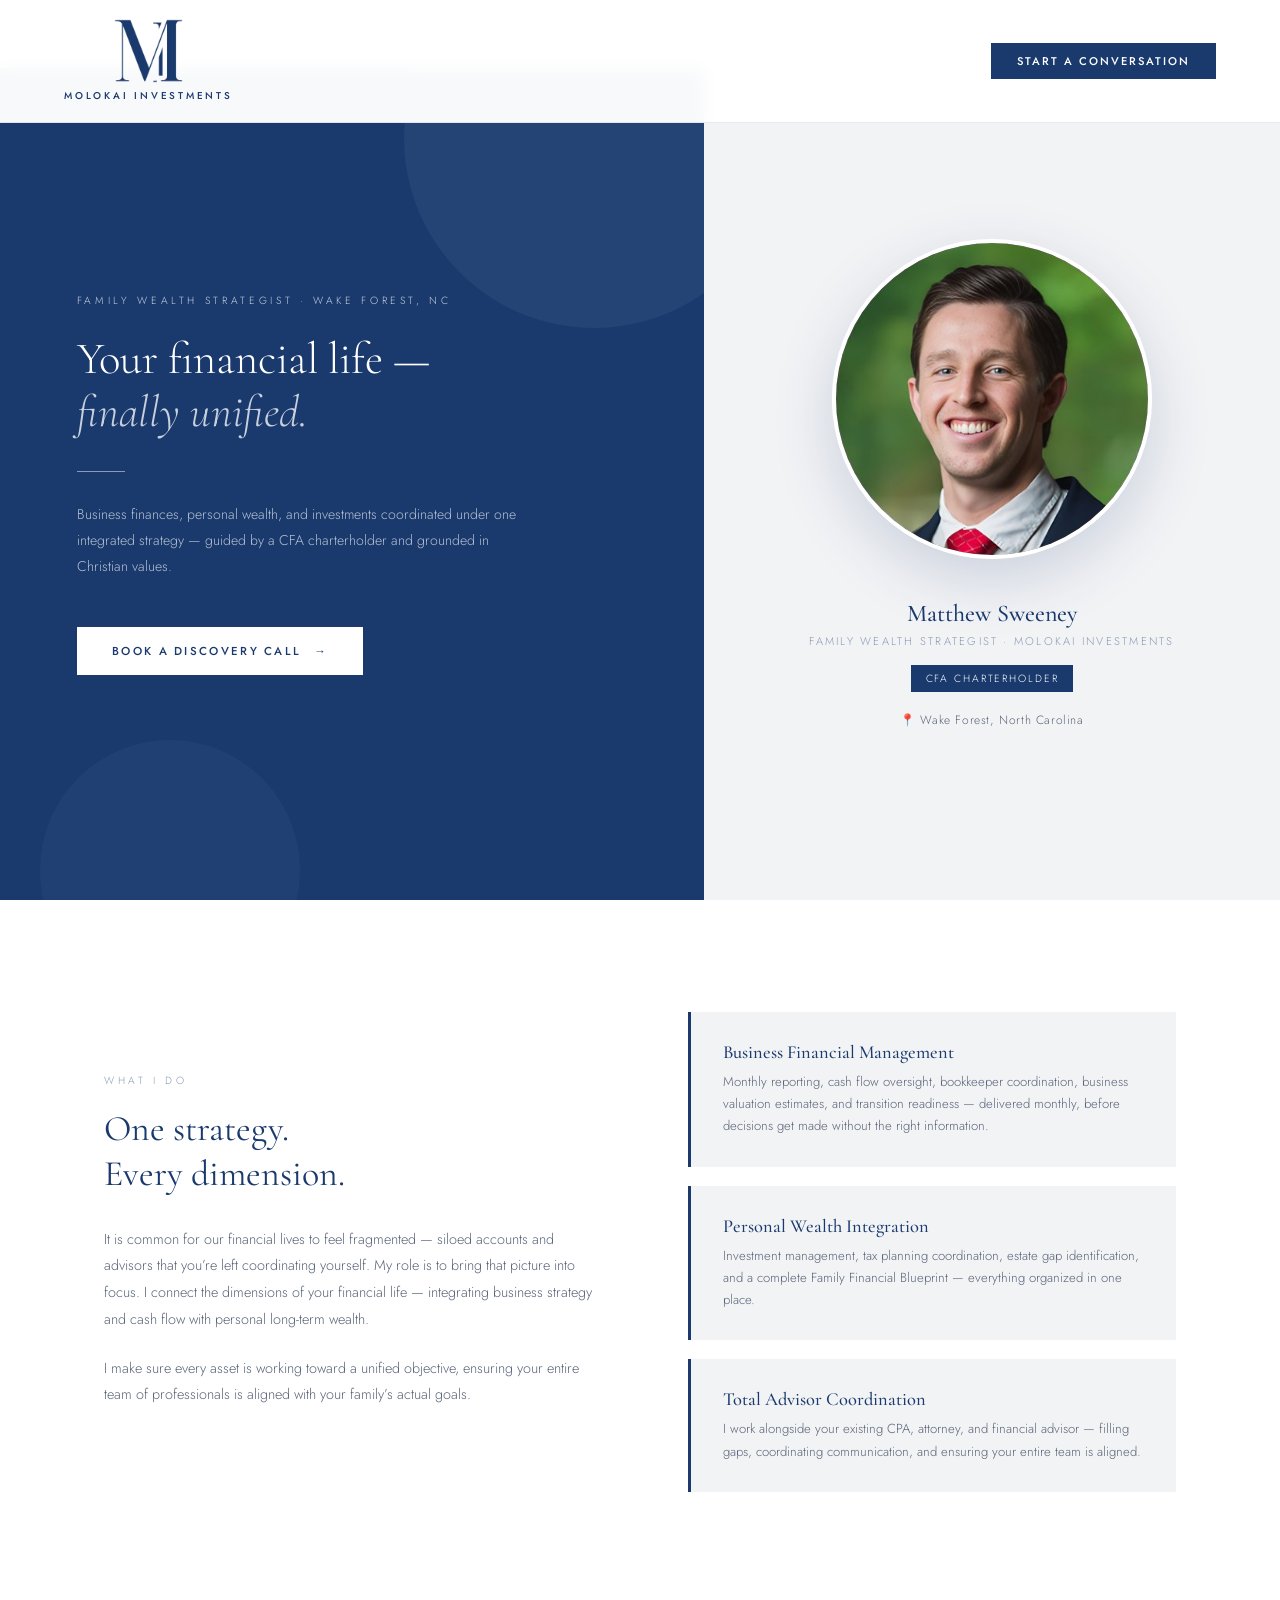
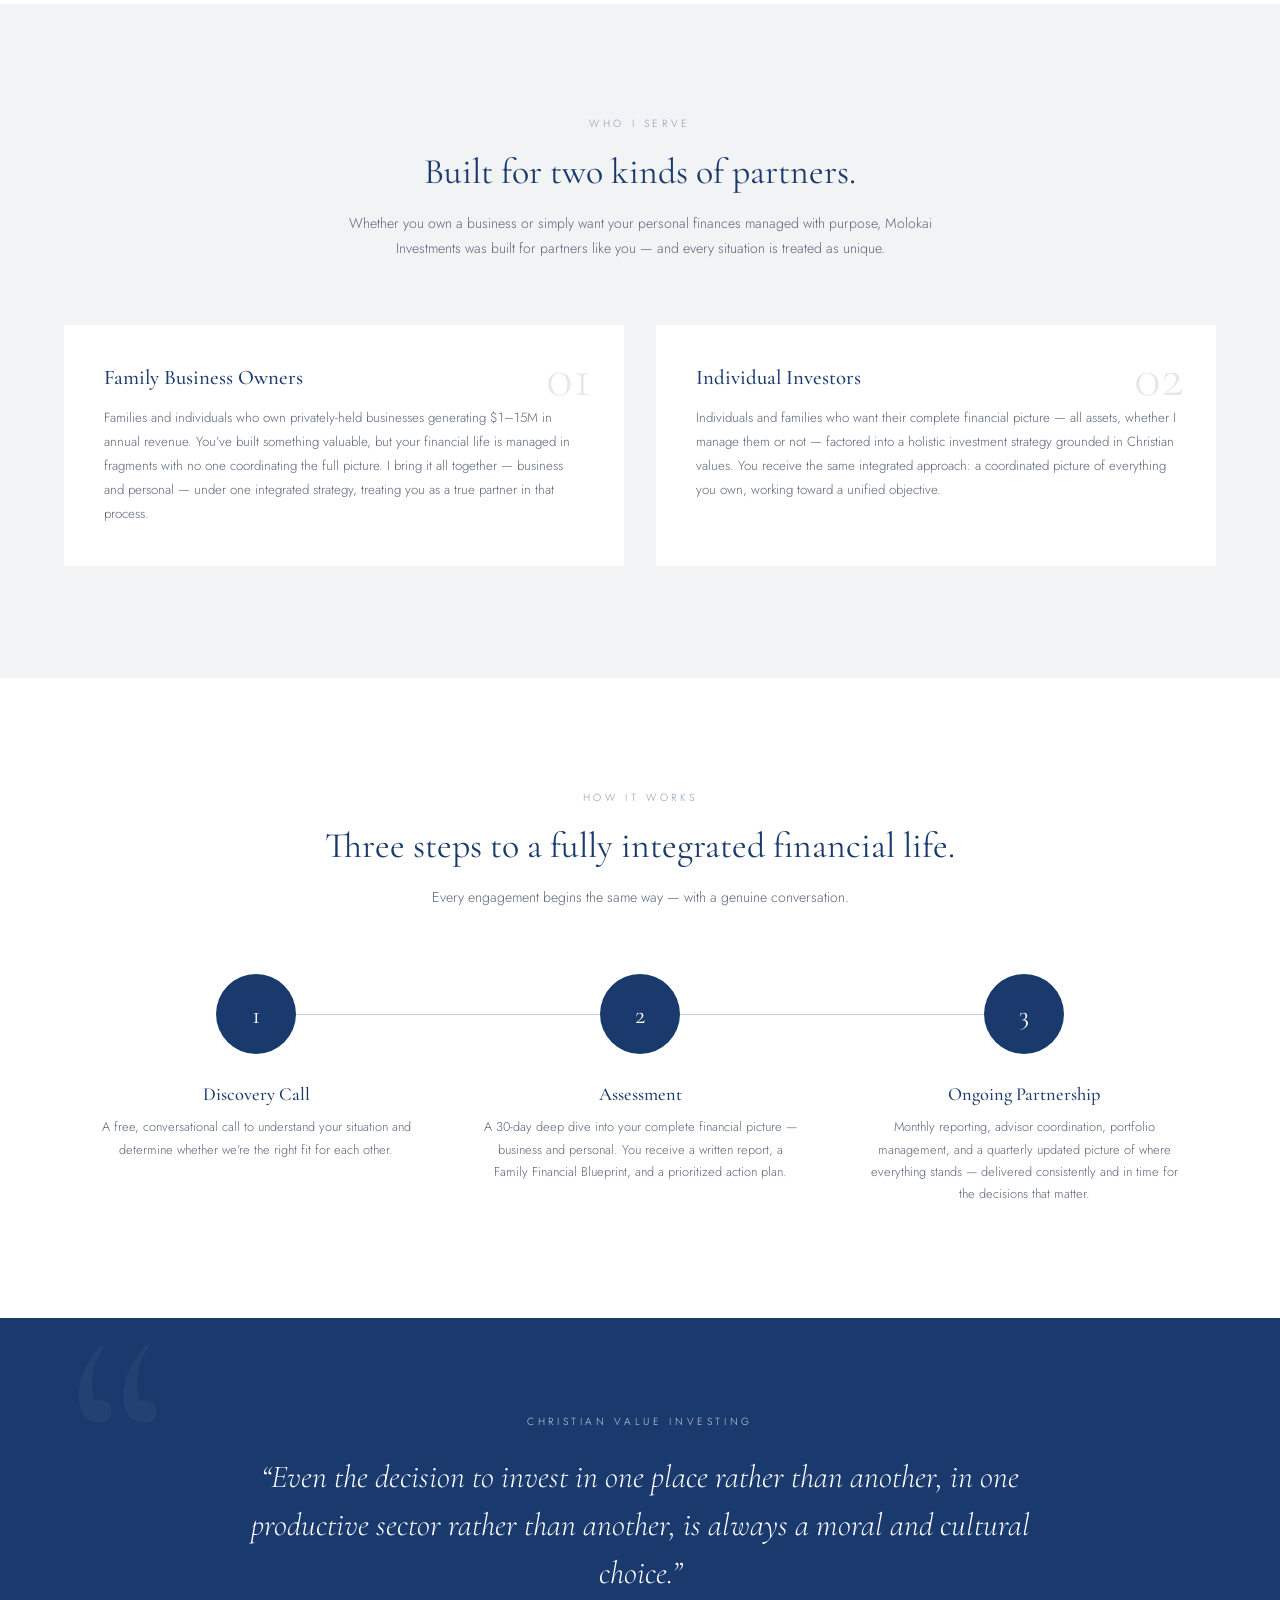
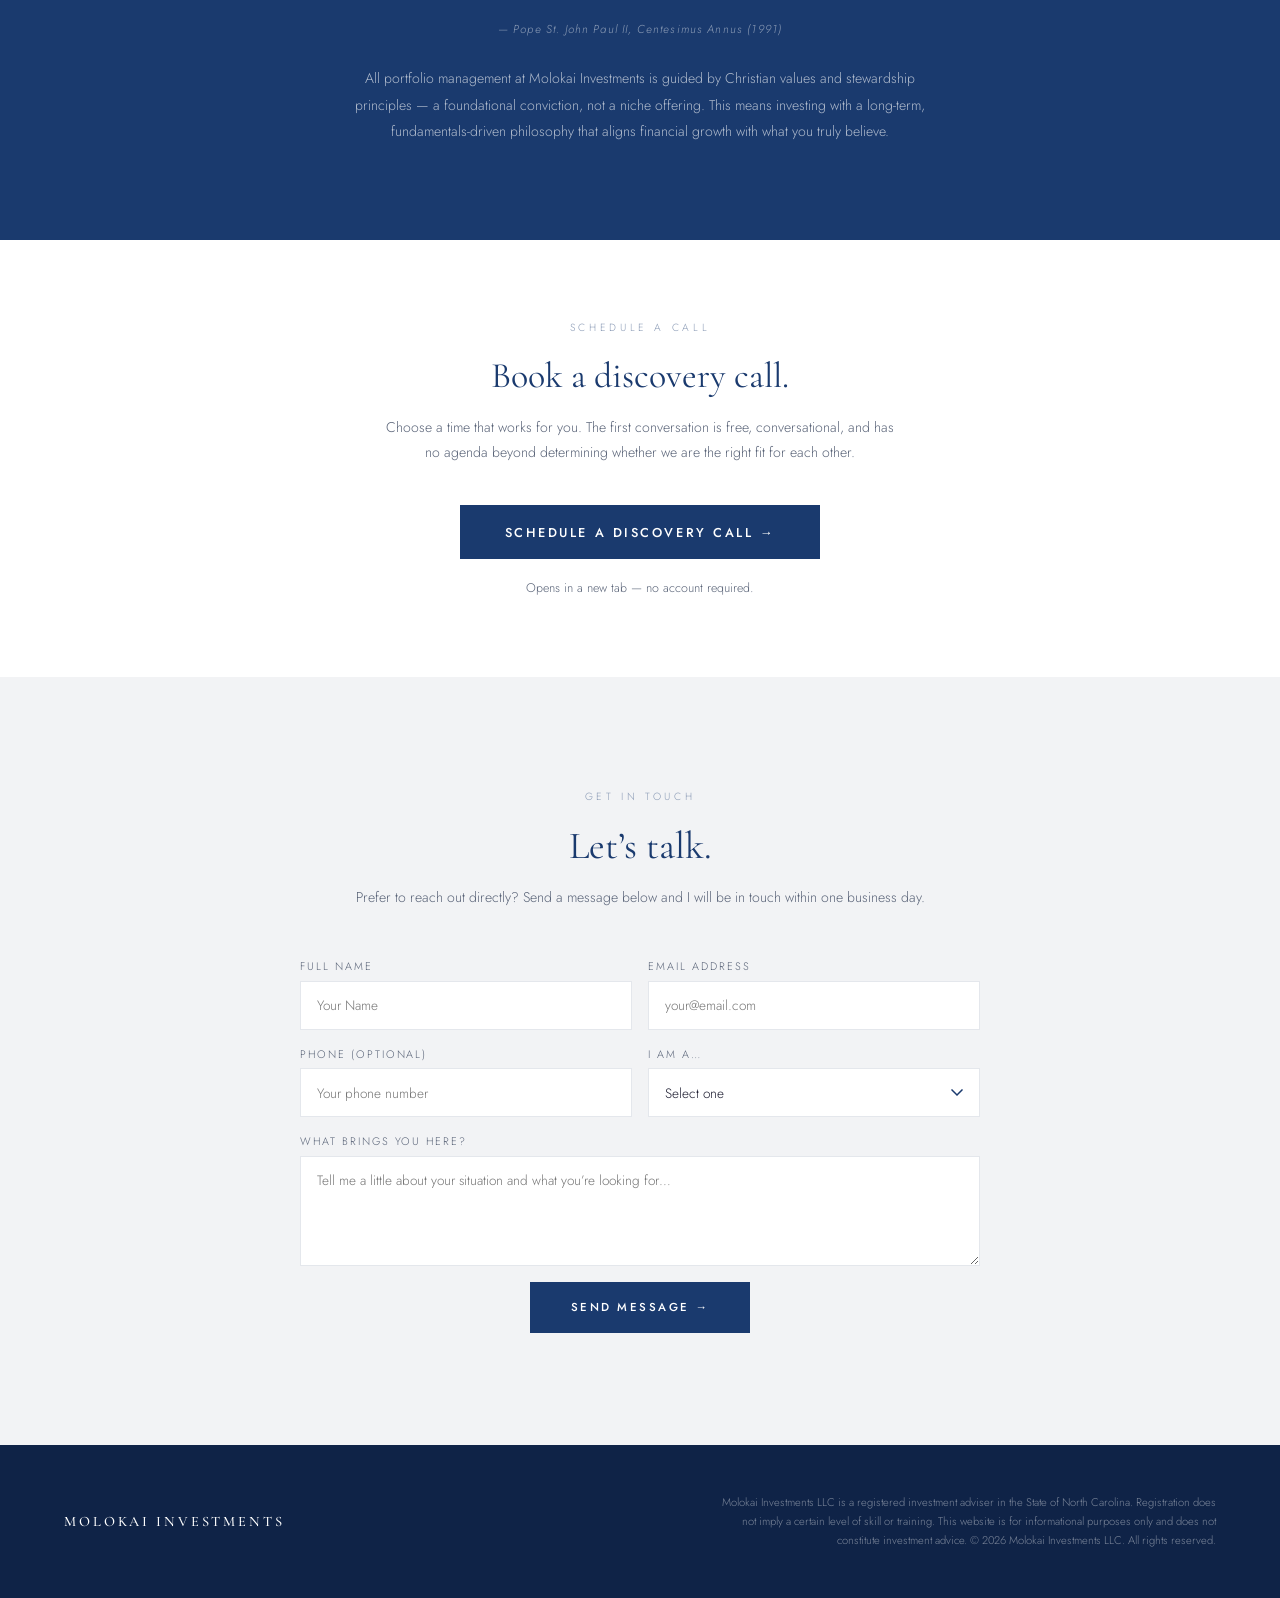
==== index.html @ 7b617c23 "Add files via upload" ====
<!DOCTYPE html>
<html lang="en">
<head>
  <meta charset="UTF-8" />
  <meta name="viewport" content="width=device-width, initial-scale=1.0" />
  <title>Molokai Investments | Wealth Strategist | Christian Value Investing</title>
  <meta name="description" content="Holistic business and personal financial integration for family business owners and individuals. Christian value investing. Wake Forest, NC." />
  <link rel="icon" type="image/png" href="/favicon.png" />
  <link rel="preconnect" href="https://fonts.googleapis.com" />
  <link rel="preconnect" href="https://fonts.gstatic.com" crossorigin />
  <link href="https://fonts.googleapis.com/css2?family=Cormorant+Garamond:ital,wght@0,300;0,400;0,500;0,600;1,300;1,400&family=Jost:wght@300;400;500&display=swap" rel="stylesheet" />
  <style>
    *, *::before, *::after { box-sizing: border-box; margin: 0; padding: 0; }

    :root {
      --blue: #1a3a6e;
      --blue-deep: #0f2347;
      --blue-mid: #2a4f8f;
      --silver: #8a9ab5;
      --silver-light: #c8d0dd;
      --gray-bg: #f2f3f5;
      --gray-mid: #e4e7ec;
      --white: #ffffff;
      --text: #1a1a2e;
      --text-muted: #5a6478;
      --border: rgba(26,58,110,0.1);
    }

    html { scroll-behavior: smooth; }
    body {
      font-family: 'Jost', sans-serif;
      font-weight: 300;
      color: var(--text);
      background: var(--white);
      overflow-x: hidden;
    }

    /* NAV */
    nav {
      position: fixed;
      top: 0; left: 0; right: 0;
      z-index: 100;
      padding: 1.2rem 5vw;
      display: flex;
      justify-content: space-between;
      align-items: center;
      background: rgba(255,255,255,0.97);
      backdrop-filter: blur(8px);
      border-bottom: 1px solid var(--border);
    }

    .nav-brand {
      display: flex;
      align-items: center;
      gap: 0.9rem;
      text-decoration: none;
    }

    .nav-mi {
      display: flex;
      align-items: center;
      gap: 0;
    }

    .nav-mi-text {
      font-family: 'Cormorant Garamond', serif;
      font-size: 1.6rem;
      font-weight: 500;
      color: var(--blue);
      letter-spacing: 0.05em;
      line-height: 1;
    }

    .nav-mi-divider {
      width: 1px;
      height: 1.4rem;
      background: var(--blue);
      margin: 0 0.18rem;
      opacity: 0.7;
    }

    .nav-wordmark {
      display: flex;
      flex-direction: column;
      border-left: 1px solid var(--silver-light);
      padding-left: 0.9rem;
    }

    .nav-name {
      font-family: 'Jost', sans-serif;
      font-size: 0.7rem;
      font-weight: 500;
      letter-spacing: 0.25em;
      text-transform: uppercase;
      color: var(--blue);
    }

    .nav-registered {
      font-size: 0.58rem;
      letter-spacing: 0.12em;
      color: var(--silver);
      text-transform: uppercase;
      margin-top: 0.1rem;
    }

    .nav-cta {
      font-size: 0.7rem;
      letter-spacing: 0.18em;
      text-transform: uppercase;
      font-weight: 500;
      color: var(--white);
      background: var(--blue);
      text-decoration: none;
      padding: 0.65rem 1.6rem;
      transition: background 0.2s;
    }
    .nav-cta:hover { background: var(--blue-deep); }

    /* HERO */
    .hero {
      min-height: 100vh;
      display: grid;
      grid-template-columns: 55% 45%;
      padding-top: 68px;
    }

    .hero-left {
      background: var(--blue);
      display: flex;
      flex-direction: column;
      justify-content: center;
      padding: 6rem 5rem 6rem 6vw;
      position: relative;
      overflow: hidden;
    }

    .hero-left::before {
      content: '';
      position: absolute;
      top: -120px; right: -80px;
      width: 380px; height: 380px;
      border-radius: 50%;
      background: rgba(200,208,221,0.06);
      pointer-events: none;
    }

    .hero-left::after {
      content: '';
      position: absolute;
      bottom: -100px; left: 40px;
      width: 260px; height: 260px;
      border-radius: 50%;
      background: rgba(200,208,221,0.04);
      pointer-events: none;
    }

    .hero-eyebrow {
      font-size: 0.65rem;
      letter-spacing: 0.35em;
      text-transform: uppercase;
      color: var(--silver-light);
      margin-bottom: 1.6rem;
      opacity: 0;
      animation: fadeUp 0.8s 0.2s forwards;
    }

    .hero-headline {
      font-family: 'Cormorant Garamond', serif;
      font-size: clamp(2.6rem, 3.5vw, 4rem);
      font-weight: 300;
      line-height: 1.18;
      color: var(--white);
      margin-bottom: 2rem;
      opacity: 0;
      animation: fadeUp 0.8s 0.4s forwards;
    }

    .hero-headline em {
      font-style: italic;
      color: var(--silver-light);
    }

    .hero-divider {
      width: 48px;
      height: 1px;
      background: var(--silver);
      margin-bottom: 1.8rem;
      opacity: 0;
      animation: fadeUp 0.8s 0.55s forwards;
    }

    .hero-sub {
      font-size: 0.88rem;
      line-height: 1.85;
      color: rgba(255,255,255,0.68);
      max-width: 440px;
      margin-bottom: 3rem;
      opacity: 0;
      animation: fadeUp 0.8s 0.6s forwards;
    }

    .hero-cta {
      display: inline-flex;
      align-items: center;
      gap: 0.8rem;
      background: var(--white);
      color: var(--blue);
      text-decoration: none;
      padding: 1rem 2.2rem;
      font-size: 0.72rem;
      letter-spacing: 0.2em;
      text-transform: uppercase;
      font-weight: 500;
      transition: gap 0.2s, background 0.2s;
      align-self: flex-start;
      opacity: 0;
      animation: fadeUp 0.8s 0.8s forwards;
    }
    .hero-cta:hover { gap: 1.2rem; background: var(--gray-bg); }

    .hero-right {
      background: var(--gray-bg);
      display: flex;
      flex-direction: column;
      justify-content: center;
      align-items: center;
      padding: 4rem 3rem;
      position: relative;
    }

    .hero-photo-wrap {
      width: min(320px, 80%);
      aspect-ratio: 1;
      border-radius: 50%;
      overflow: hidden;
      border: 4px solid var(--white);
      box-shadow: 0 20px 60px rgba(26,58,110,0.18);
      margin-bottom: 2.5rem;
      opacity: 0;
      animation: fadeIn 1s 0.6s forwards;
    }

    .hero-photo-wrap img {
      width: 100%;
      height: 100%;
      object-fit: cover;
      object-position: center top;
    }

    .hero-bio {
      text-align: center;
      opacity: 0;
      animation: fadeUp 0.8s 0.9s forwards;
    }

    .hero-name {
      font-family: 'Cormorant Garamond', serif;
      font-size: 1.5rem;
      font-weight: 500;
      color: var(--blue);
      margin-bottom: 0.3rem;
    }

    .hero-title {
      font-size: 0.7rem;
      letter-spacing: 0.2em;
      text-transform: uppercase;
      color: var(--silver);
      margin-bottom: 1rem;
    }

    .hero-credential {
      display: inline-block;
      background: var(--blue);
      color: var(--white);
      font-size: 0.65rem;
      letter-spacing: 0.18em;
      text-transform: uppercase;
      padding: 0.35rem 0.9rem;
      margin-bottom: 1.2rem;
    }

    .hero-location {
      font-size: 0.75rem;
      color: var(--text-muted);
      letter-spacing: 0.05em;
    }

    /* WHAT I DO */
    .what {
      padding: 7rem 5vw;
      background: var(--white);
      display: grid;
      grid-template-columns: 1fr 1fr;
      gap: 6rem;
      align-items: center;
      max-width: 1200px;
      margin: 0 auto;
    }

    .what-label {
      font-size: 0.65rem;
      letter-spacing: 0.35em;
      text-transform: uppercase;
      color: var(--silver);
      margin-bottom: 1.2rem;
    }

    .what-heading {
      font-family: 'Cormorant Garamond', serif;
      font-size: clamp(2rem, 2.8vw, 3rem);
      font-weight: 400;
      line-height: 1.25;
      color: var(--blue);
      margin-bottom: 1.8rem;
    }

    .what-body {
      font-size: 0.9rem;
      line-height: 1.85;
      color: var(--text-muted);
      margin-bottom: 1.4rem;
    }

    .what-right {
      display: flex;
      flex-direction: column;
      gap: 1.2rem;
    }

    .what-card {
      background: var(--gray-bg);
      padding: 1.8rem 2rem;
      border-left: 3px solid var(--blue);
      transition: border-color 0.2s, transform 0.2s;
    }

    .what-card:hover {
      border-color: var(--silver);
      transform: translateX(4px);
    }

    .what-card-title {
      font-family: 'Cormorant Garamond', serif;
      font-size: 1.15rem;
      font-weight: 500;
      color: var(--blue);
      margin-bottom: 0.5rem;
    }

    .what-card-body {
      font-size: 0.82rem;
      line-height: 1.7;
      color: var(--text-muted);
    }

    /* WHO */
    .who {
      background: var(--gray-bg);
      padding: 7rem 5vw;
    }

    .who-inner {
      max-width: 1200px;
      margin: 0 auto;
    }

    .section-label {
      font-size: 0.65rem;
      letter-spacing: 0.35em;
      text-transform: uppercase;
      color: var(--silver);
      margin-bottom: 1.2rem;
      text-align: center;
    }

    .section-heading {
      font-family: 'Cormorant Garamond', serif;
      font-size: clamp(2rem, 2.8vw, 2.8rem);
      font-weight: 400;
      line-height: 1.25;
      color: var(--blue);
      margin-bottom: 1rem;
      text-align: center;
    }

    .section-sub {
      font-size: 0.88rem;
      line-height: 1.8;
      color: var(--text-muted);
      text-align: center;
      max-width: 600px;
      margin: 0 auto 4rem;
    }

    .who-grid {
      display: grid;
      grid-template-columns: 1fr 1fr;
      gap: 2rem;
    }

    .who-card {
      background: var(--white);
      padding: 2.5rem;
      position: relative;
      transition: box-shadow 0.2s;
    }

    .who-card:hover {
      box-shadow: 0 8px 32px rgba(26,58,110,0.1);
    }

    .who-num {
      font-family: 'Cormorant Garamond', serif;
      font-size: 3.5rem;
      font-weight: 300;
      color: var(--gray-mid);
      position: absolute;
      top: 1.5rem; right: 2rem;
      line-height: 1;
    }

    .who-title {
      font-family: 'Cormorant Garamond', serif;
      font-size: 1.3rem;
      font-weight: 500;
      color: var(--blue);
      margin-bottom: 1rem;
    }

    .who-body {
      font-size: 0.83rem;
      line-height: 1.8;
      color: var(--text-muted);
    }

    /* HOW */
    .how {
      padding: 7rem 5vw;
      background: var(--white);
      max-width: 1200px;
      margin: 0 auto;
    }

    .how-steps {
      display: grid;
      grid-template-columns: repeat(3, 1fr);
      gap: 0;
      margin-top: 4rem;
      position: relative;
    }

    .how-steps::before {
      content: '';
      position: absolute;
      top: 2.5rem;
      left: calc(100% / 6);
      right: calc(100% / 6);
      height: 1px;
      background: var(--silver-light);
    }

    .how-step {
      padding: 0 2rem;
      text-align: center;
    }

    .how-step-num {
      width: 5rem;
      height: 5rem;
      border-radius: 50%;
      background: var(--blue);
      color: var(--white);
      font-family: 'Cormorant Garamond', serif;
      font-size: 1.6rem;
      font-weight: 400;
      display: flex;
      align-items: center;
      justify-content: center;
      margin: 0 auto 1.8rem;
      position: relative;
      z-index: 1;
    }

    .how-step-title {
      font-family: 'Cormorant Garamond', serif;
      font-size: 1.15rem;
      font-weight: 500;
      color: var(--blue);
      margin-bottom: 0.7rem;
    }

    .how-step-body {
      font-size: 0.8rem;
      line-height: 1.75;
      color: var(--text-muted);
    }

    /* FAITH */
    .faith {
      background: var(--blue);
      padding: 6rem 5vw;
      text-align: center;
      position: relative;
      overflow: hidden;
    }

    .faith::before {
      content: '“';
      position: absolute;
      top: -2rem; left: 5vw;
      font-family: 'Cormorant Garamond', serif;
      font-size: 20rem;
      color: rgba(255,255,255,0.04);
      line-height: 1;
      pointer-events: none;
    }

    .faith-label {
      font-size: 0.65rem;
      letter-spacing: 0.35em;
      text-transform: uppercase;
      color: var(--silver-light);
      margin-bottom: 1.5rem;
    }

    .faith-quote {
      font-family: 'Cormorant Garamond', serif;
      font-size: clamp(1.6rem, 2.5vw, 2.4rem);
      font-weight: 300;
      font-style: italic;
      color: var(--white);
      max-width: 800px;
      margin: 0 auto 1.5rem;
      line-height: 1.5;
    }

    .faith-body {
      font-size: 0.88rem;
      line-height: 1.85;
      color: rgba(255,255,255,0.65);
      max-width: 600px;
      margin: 0 auto;
    }

    /* CONTACT */
    .contact {
      padding: 7rem 5vw;
      background: var(--gray-bg);
    }

    .contact-inner {
      max-width: 680px;
      margin: 0 auto;
      text-align: center;
    }

    .contact-heading {
      font-family: 'Cormorant Garamond', serif;
      font-size: clamp(2rem, 3vw, 3rem);
      font-weight: 400;
      color: var(--blue);
      margin-bottom: 1rem;
    }

    .contact-sub {
      font-size: 0.88rem;
      line-height: 1.8;
      color: var(--text-muted);
      margin-bottom: 3rem;
    }

    .contact-form {
      display: flex;
      flex-direction: column;
      gap: 1rem;
      text-align: left;
    }

    .form-row {
      display: grid;
      grid-template-columns: 1fr 1fr;
      gap: 1rem;
    }

    .form-group {
      display: flex;
      flex-direction: column;
      gap: 0.4rem;
    }

    .form-group label {
      font-size: 0.68rem;
      letter-spacing: 0.18em;
      text-transform: uppercase;
      color: var(--text-muted);
    }

    .form-group input,
    .form-group select,
    .form-group textarea {
      padding: 0.85rem 1rem;
      border: 1px solid var(--gray-mid);
      background: var(--white);
      font-family: 'Jost', sans-serif;
      font-size: 0.85rem;
      font-weight: 300;
      color: var(--text);
      outline: none;
      transition: border-color 0.2s;
      -webkit-appearance: none;
    }

    .form-group select {
      background-image: url("data:image/svg+xml,%3Csvg xmlns='http://www.w3.org/2000/svg' width='12' height='8' viewBox='0 0 12 8'%3E%3Cpath d='M1 1l5 5 5-5' stroke='%231a3a6e' stroke-width='1.5' fill='none' stroke-linecap='square'/%3E%3C/svg%3E");
      background-repeat: no-repeat;
      background-position: right 1rem center;
      padding-right: 2.5rem;
      cursor: pointer;
    }

    .form-group input:focus,
    .form-group select:focus,
    .form-group textarea:focus {
      border-color: var(--blue);
    }

    .form-group textarea { resize: vertical; min-height: 110px; }

    .form-submit {
      background: var(--blue);
      color: var(--white);
      border: none;
      padding: 1.1rem 2.5rem;
      font-family: 'Jost', sans-serif;
      font-size: 0.72rem;
      letter-spacing: 0.22em;
      text-transform: uppercase;
      font-weight: 500;
      cursor: pointer;
      transition: background 0.2s;
      align-self: center;
      min-width: 220px;
    }

    .form-submit:hover { background: var(--blue-deep); }

    .contact-alt {
      margin-top: 2.5rem;
      font-size: 0.78rem;
      color: var(--text-muted);
    }

    .contact-alt a {
      color: var(--blue);
      text-decoration: none;
      font-weight: 400;
    }

    .contact-alt a:hover { text-decoration: underline; }

    /* FOOTER */
    footer {
      background: var(--blue-deep);
      padding: 3rem 5vw;
      display: flex;
      justify-content: space-between;
      align-items: center;
      flex-wrap: wrap;
      gap: 1.5rem;
    }

    .footer-brand {
      font-family: 'Cormorant Garamond', serif;
      font-size: 0.9rem;
      font-weight: 500;
      letter-spacing: 0.2em;
      text-transform: uppercase;
      color: var(--white);
    }

    .footer-legal {
      font-size: 0.7rem;
      color: rgba(255,255,255,0.45);
      line-height: 1.7;
      max-width: 500px;
      text-align: right;
    }

    /* ANIMATIONS */
    @keyframes fadeUp {
      from { opacity: 0; transform: translateY(20px); }
      to { opacity: 1; transform: translateY(0); }
    }

    @keyframes fadeIn {
      from { opacity: 0; }
      to { opacity: 1; }
    }

    .reveal {
      opacity: 0;
      transform: translateY(24px);
      transition: opacity 0.7s, transform 0.7s;
    }
    .reveal.visible {
      opacity: 1;
      transform: translateY(0);
    }

    /* RESPONSIVE */
    @media (max-width: 768px) {
      nav { padding: 1rem 5vw; }
      .nav-wordmark { display: none; }
      .hero { grid-template-columns: 1fr; }
      .hero-left { padding: 4rem 5vw 3rem; min-height: 60vh; }
      .hero-right { padding: 3rem 5vw 4rem; }
      .what { grid-template-columns: 1fr; gap: 3rem; padding: 4rem 5vw; }
      .who-grid { grid-template-columns: 1fr; }
      .how-steps { grid-template-columns: 1fr; gap: 3rem; }
      .how-steps::before { display: none; }
      .form-row { grid-template-columns: 1fr; }
      footer { flex-direction: column; text-align: center; }
      .footer-legal { text-align: center; }
    }
  </style>
</head>
<body>

  <!-- NAV -->
  <nav>
    <a href="#" style="text-decoration:none; display:flex; flex-direction:column; align-items:center; gap:0.3rem;">
      <img src="/logo.png" alt="Molokai Investments" style="height:64px; width:auto;"/>
      <span style="font-family:'Jost',sans-serif; font-size:0.62rem; font-weight:500; letter-spacing:0.28em; text-transform:uppercase; color:#1a3a6e; white-space:nowrap;">Molokai Investments</span>
    </a>
    <a href="#contact" class="nav-cta">Start a Conversation</a>
  </nav>

  <!-- HERO -->
  <section class="hero">
    <div class="hero-left">
      <p class="hero-eyebrow">Family Wealth Strategist &middot; Wake Forest, NC</p>
      <h1 class="hero-headline">
        Your financial life &mdash;<br>
        <em>finally unified.</em>
      </h1>
      <div class="hero-divider"></div>
      <p class="hero-sub">
        Business finances, personal wealth, and investments coordinated under one integrated strategy &mdash; guided by a CFA charterholder and grounded in Christian values.
      </p>
      <a href="#contact" class="hero-cta">
        Book a Discovery Call
        <span class="hero-cta-arrow">&rarr;</span>
      </a>
    </div>
    <div class="hero-right">
      <div class="hero-photo-wrap">
        <img src="/headshot.jpg" alt="Matthew Sweeney, CFA" />
      </div>
      <div class="hero-bio">
        <p class="hero-name">Matthew Sweeney</p>
        <p class="hero-title">Family Wealth Strategist &middot; Molokai Investments</p>
        <span class="hero-credential">CFA Charterholder</span>
        <p class="hero-location">&#x1F4CD; Wake Forest, North Carolina</p>
      </div>
    </div>
  </section>

  <!-- WHAT I DO -->
  <section class="what">
    <div class="what-left reveal">
      <p class="what-label">What I Do</p>
      <h2 class="what-heading">One strategy.<br>Every dimension.</h2>
      <p class="what-body">
        It is common for our financial lives to feel fragmented &mdash; siloed accounts and advisors that you&rsquo;re left coordinating yourself. My role is to bring that picture into focus. I connect the dimensions of your financial life &mdash; integrating business strategy and cash flow with personal long-term wealth.
      </p>
      <p class="what-body">
        I make sure every asset is working toward a unified objective, ensuring your entire team of professionals is aligned with your family&rsquo;s actual goals.
      </p>
    </div>
    <div class="what-right reveal">
      <div class="what-card">
        <p class="what-card-title">Business Financial Management</p>
        <p class="what-card-body">Monthly reporting, cash flow oversight, bookkeeper coordination, business valuation estimates, and transition readiness &mdash; delivered monthly, before decisions get made without the right information.</p>
      </div>
      <div class="what-card">
        <p class="what-card-title">Personal Wealth Integration</p>
        <p class="what-card-body">Investment management, tax planning coordination, estate gap identification, and a complete Family Financial Blueprint &mdash; everything organized in one place.</p>
      </div>
      <div class="what-card">
        <p class="what-card-title">Total Advisor Coordination</p>
        <p class="what-card-body">I work alongside your existing CPA, attorney, and financial advisor &mdash; filling gaps, coordinating communication, and ensuring your entire team is aligned.</p>
      </div>
    </div>
  </section>

  <!-- WHO I SERVE -->
  <section class="who">
    <div class="who-inner">
      <p class="section-label reveal">Who I Serve</p>
      <h2 class="section-heading reveal">Built for two kinds of partners.</h2>
      <p class="section-sub reveal">Whether you own a business or simply want your personal finances managed with purpose, Molokai Investments was built for partners like you &mdash; and every situation is treated as unique.</p>
      <div class="who-grid">
        <div class="who-card reveal">
          <span class="who-num">01</span>
          <p class="who-title">Family Business Owners</p>
          <p class="who-body">
            Families and individuals who own privately-held businesses generating $1&ndash;15M in annual revenue. You&rsquo;ve built something valuable, but your financial life is managed in fragments with no one coordinating the full picture. I bring it all together &mdash; business and personal &mdash; under one integrated strategy, treating you as a true partner in that process.
          </p>
        </div>
        <div class="who-card reveal">
          <span class="who-num">02</span>
          <p class="who-title">Individual Investors</p>
          <p class="who-body">
            Individuals and families who want their complete financial picture &mdash; all assets, whether I manage them or not &mdash; factored into a holistic investment strategy grounded in Christian values. You receive the same integrated approach: a coordinated picture of everything you own, working toward a unified objective.
          </p>
        </div>
      </div>
    </div>
  </section>

  <!-- HOW IT WORKS -->
  <section style="padding: 7rem 5vw; background: var(--white);">
    <div style="max-width: 1200px; margin: 0 auto;">
      <p class="section-label reveal">How It Works</p>
      <h2 class="section-heading reveal">Three steps to a fully integrated financial life.</h2>
      <p class="section-sub reveal">Every engagement begins the same way &mdash; with a genuine conversation.</p>
      <div class="how-steps">
        <div class="how-step reveal">
          <div class="how-step-num">1</div>
          <p class="how-step-title">Discovery Call</p>
          <p class="how-step-body">A free, conversational call to understand your situation and determine whether we&rsquo;re the right fit for each other.</p>
        </div>
        <div class="how-step reveal">
          <div class="how-step-num">2</div>
          <p class="how-step-title">Assessment</p>
          <p class="how-step-body">A 30-day deep dive into your complete financial picture &mdash; business and personal. You receive a written report, a Family Financial Blueprint, and a prioritized action plan.</p>
        </div>
        <div class="how-step reveal">
          <div class="how-step-num">3</div>
          <p class="how-step-title">Ongoing Partnership</p>
          <p class="how-step-body">Monthly reporting, advisor coordination, portfolio management, and a quarterly updated picture of where everything stands &mdash; delivered consistently and in time for the decisions that matter.</p>
        </div>
      </div>
    </div>
  </section>

  <!-- FAITH SECTION -->
  <section class="faith">
    <p class="faith-label reveal">Christian Value Investing</p>
    <p class="faith-quote reveal">&ldquo;Even the decision to invest in one place rather than another, in one productive sector rather than another, is always a moral and cultural choice.&rdquo;</p>
        <p style="font-size:0.72rem; letter-spacing:0.1em; color:rgba(255,255,255,0.5); max-width:600px; margin:0 auto 1.8rem; font-style:italic; text-align:center;">&mdash; Pope St. John Paul II, Centesimus Annus (1991)</p>
        <p class="faith-body reveal">
      All portfolio management at Molokai Investments is guided by Christian values and stewardship principles &mdash; a foundational conviction, not a niche offering. This means investing with a long-term, fundamentals-driven philosophy that aligns financial growth with what you truly believe.
    </p>
  </section>

  <!-- BOOKING -->
  <section style="padding: 5rem 5vw; background: var(--white);">
    <div style="max-width: 860px; margin: 0 auto;">
      <p class="section-label reveal" style="text-align:center;">Schedule a Call</p>
      <h2 class="section-heading reveal" style="text-align:center;">Book a discovery call.</h2>
      <p class="section-sub reveal" style="text-align:center; max-width:520px; margin: 0 auto 2.5rem;">
        Choose a time that works for you. The first conversation is free, conversational, and has no agenda beyond determining whether we are the right fit for each other.
      </p>
      <div class="reveal" style="text-align: center;">
        <a href="https://outlook.office.com/book/MolokaiInvestments@molokaiinvestments.com/?ismsaljsauthenabled"
           target="_blank" rel="noopener noreferrer"
           style="display: inline-flex; align-items: center; gap: 0.8rem; background: var(--blue); color: var(--white); text-decoration: none; padding: 1.1rem 2.8rem; font-family: 'Jost', sans-serif; font-size: 0.8rem; letter-spacing: 0.2em; text-transform: uppercase; font-weight: 500; transition: background 0.2s;">
          Schedule a Discovery Call &rarr;
        </a>
        <p style="margin-top: 1.2rem; font-size: 0.78rem; color: var(--text-muted);">Opens in a new tab &mdash; no account required.</p>
      </div>
    </div>
  </section>

  <!-- CONTACT -->
  <section class="contact" id="contact">
    <div class="contact-inner">
      <p class="section-label reveal">Get in Touch</p>
      <h2 class="contact-heading reveal">Let&rsquo;s talk.</h2>
      <p class="contact-sub reveal">
        Prefer to reach out directly? Send a message below and I will be in touch within one business day.
      </p>
      <form class="contact-form reveal" name="contact" method="POST" action="https://api.web3forms.com/submit">
        <input type="hidden" name="access_key" value="YOUR_WEB3FORMS_KEY" />
        <input type="hidden" name="subject" value="New Inquiry - Molokai Investments Website" />
        <input type="hidden" name="redirect" value="https://molokaiinvestments.com/thanks.html" />
        <input type="checkbox" name="botcheck" style="display:none;" />
        <div class="form-row">
          <div class="form-group">
            <label for="name">Full Name</label>
            <input type="text" id="name" name="name" placeholder="Your Name" required />
          </div>
          <div class="form-group">
            <label for="email">Email Address</label>
            <input type="email" id="email" name="email" placeholder="your@email.com" required />
          </div>
        </div>
        <div class="form-row">
          <div class="form-group">
            <label for="phone">Phone (optional)</label>
            <input type="tel" id="phone" name="phone" placeholder="Your phone number" />
          </div>
          <div class="form-group">
            <label for="type">I am a&hellip;</label>
            <select id="type" name="type">
              <option value="">Select one</option>
              <option value="business-owner">Family Business Owner</option>
              <option value="individual">Individual Investor</option>
              <option value="other">Other</option>
            </select>
          </div>
        </div>
        <div class="form-group">
          <label for="message">What brings you here?</label>
          <textarea id="message" name="message" placeholder="Tell me a little about your situation and what you&rsquo;re looking for&hellip;"></textarea>
        </div>
        <button type="submit" class="form-submit">Send Message &rarr;</button>
      </form>

    </div>
  </section>

  <!-- FOOTER -->
  <footer>
    <span class="footer-brand">Molokai Investments</span>
    <p class="footer-legal">
      Molokai Investments LLC is a registered investment adviser in the State of North Carolina. Registration does not imply a certain level of skill or training. This website is for informational purposes only and does not constitute investment advice. &copy; 2026 Molokai Investments LLC. All rights reserved.
    </p>
  </footer>

  <script>
    // Scroll reveal
    const reveals = document.querySelectorAll('.reveal');
    const observer = new IntersectionObserver((entries) => {
      entries.forEach((entry, i) => {
        if (entry.isIntersecting) {
          setTimeout(() => entry.target.classList.add('visible'), i * 80);
          observer.unobserve(entry.target);
        }
      });
    }, { threshold: 0.1 });
    reveals.forEach(el => observer.observe(el));

    // Form handler
    // Once you add your Formspree ID above, remove the e.preventDefault() line
    // so the form submits normally to Formspree
    // Form handled natively by Netlify
  </script>

</body>
</html>
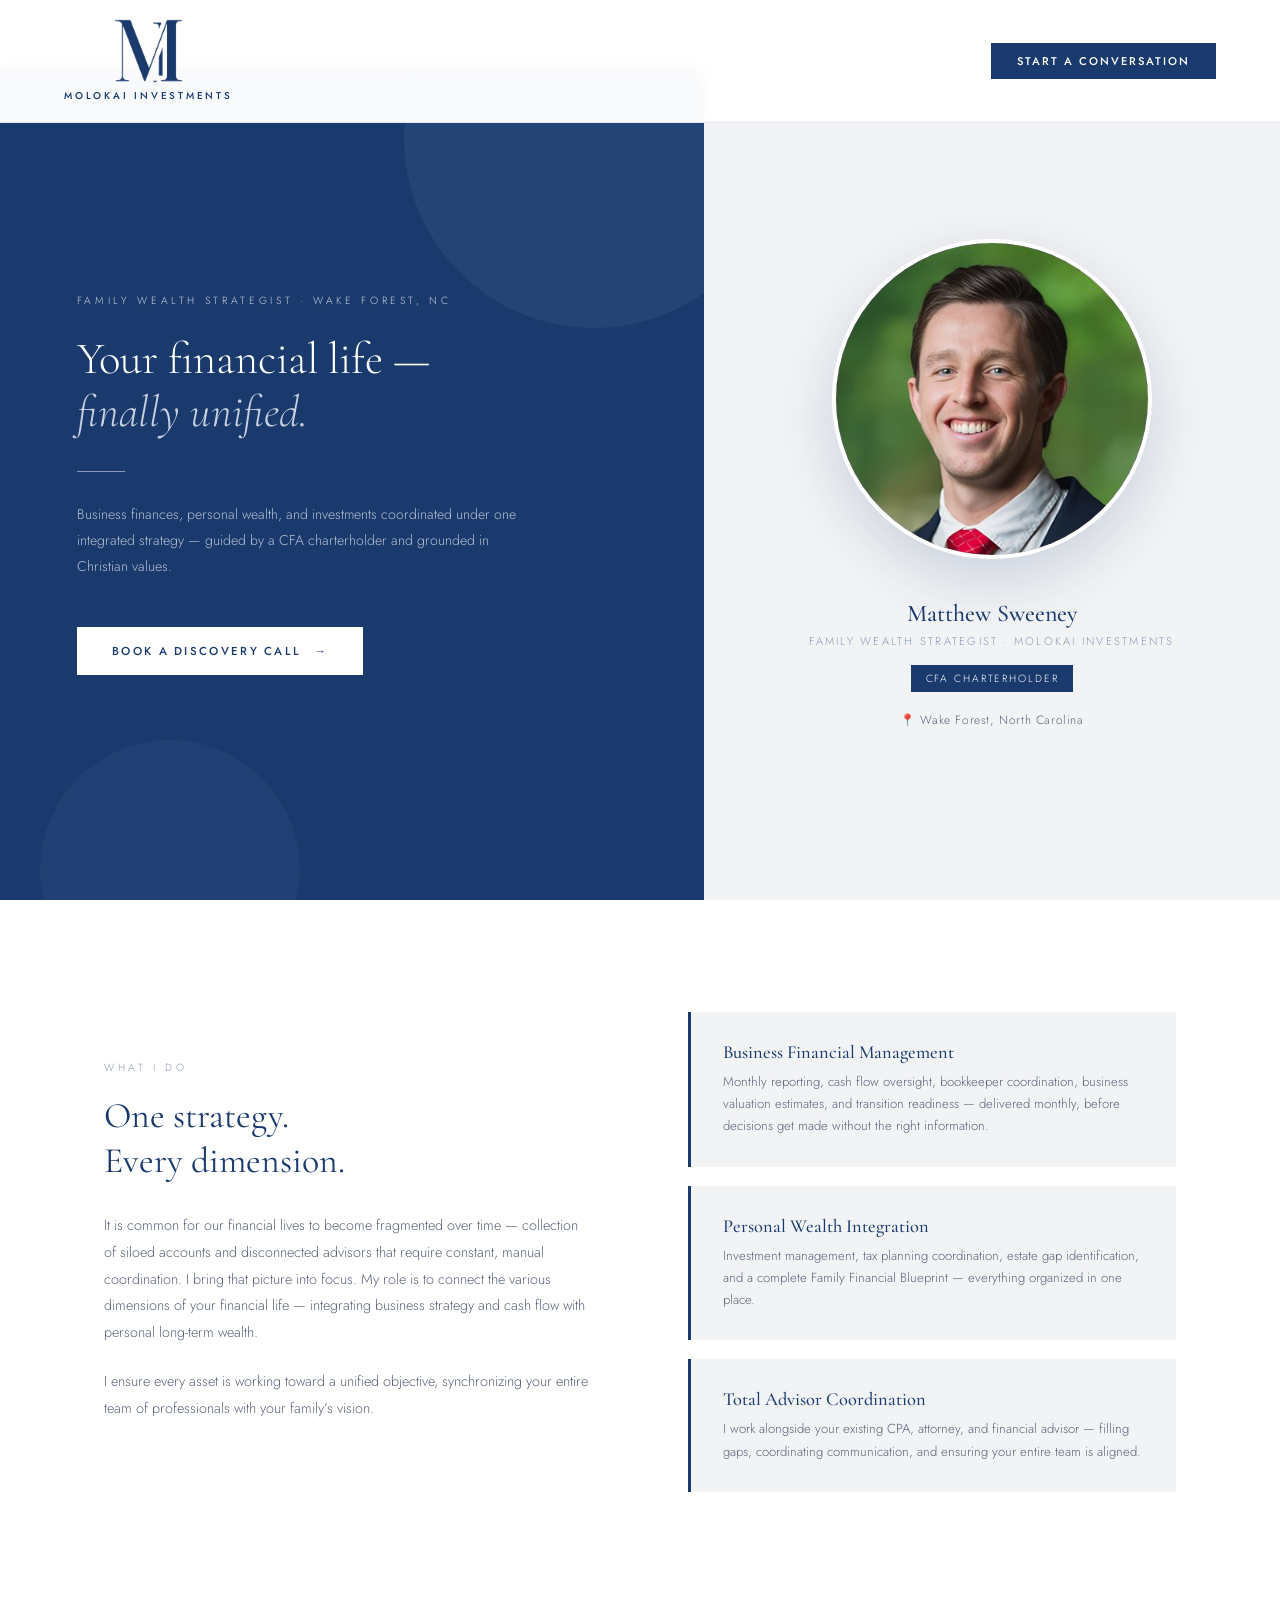
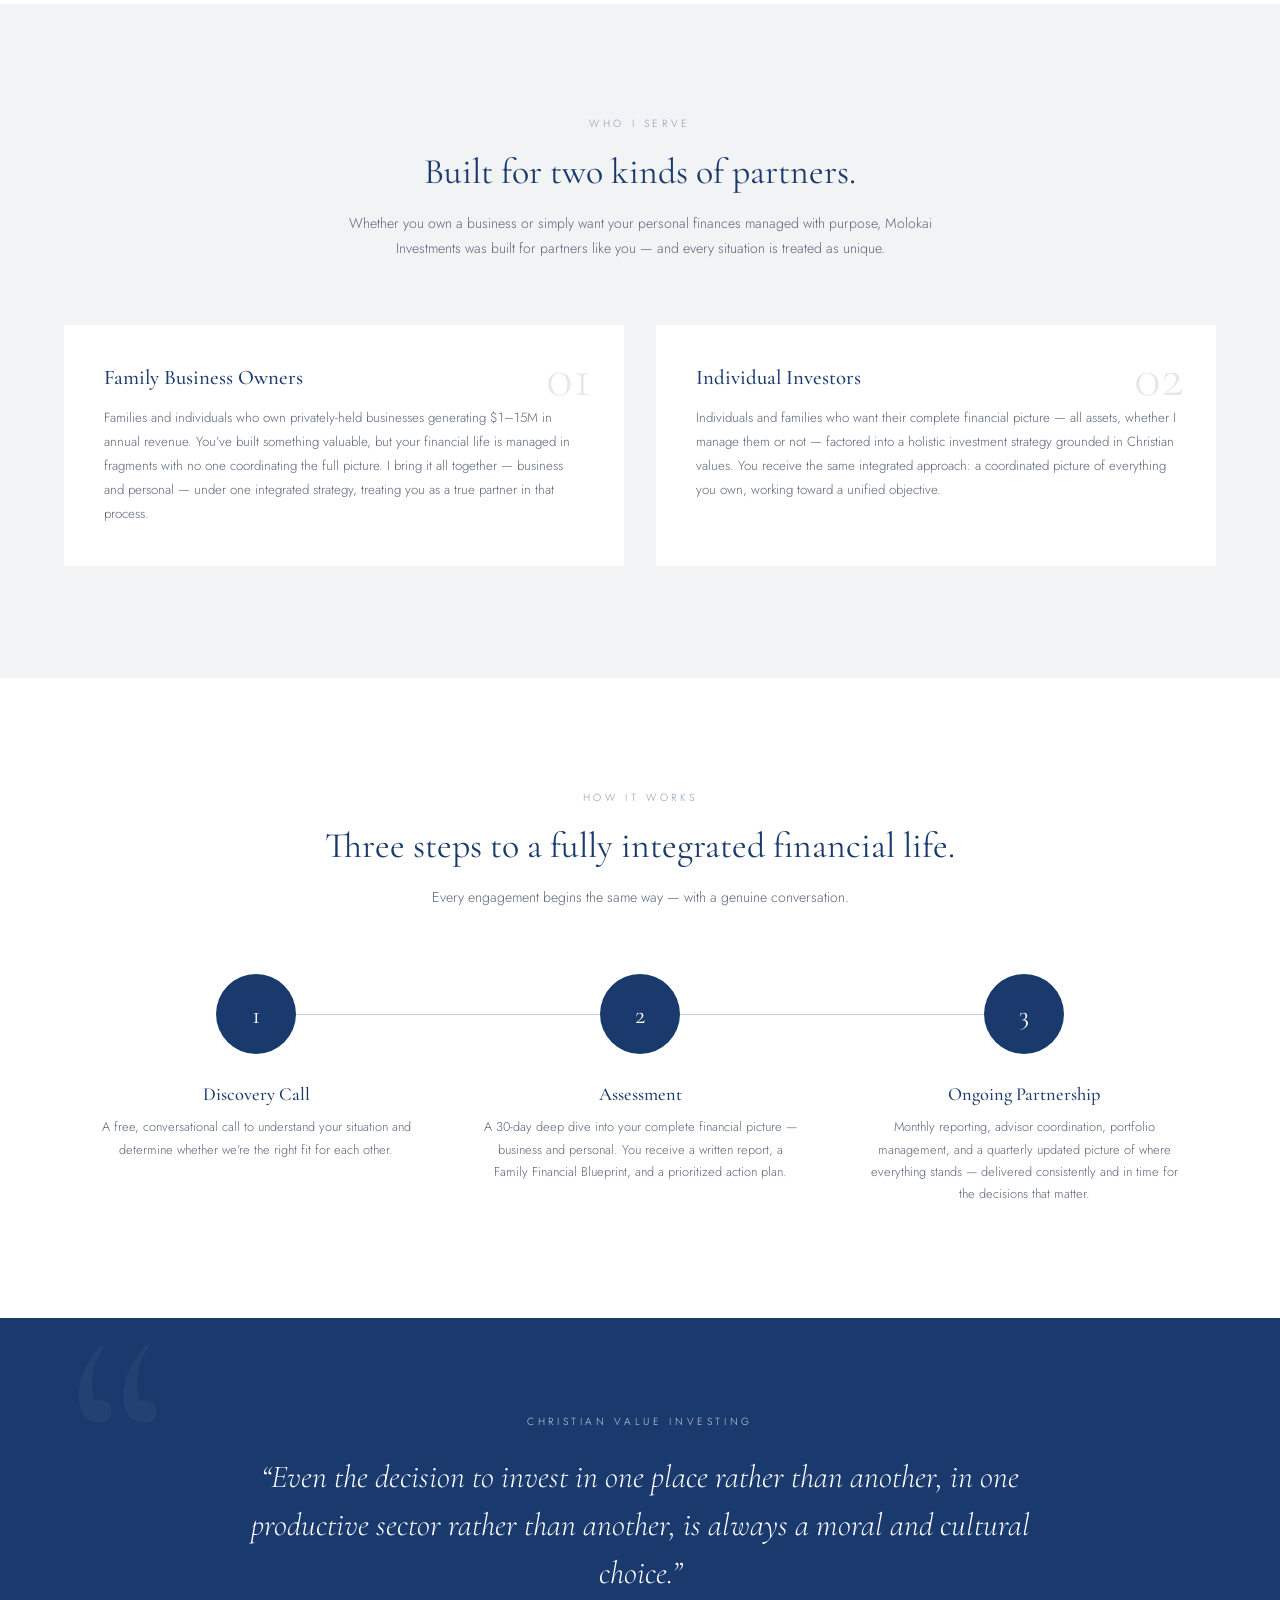
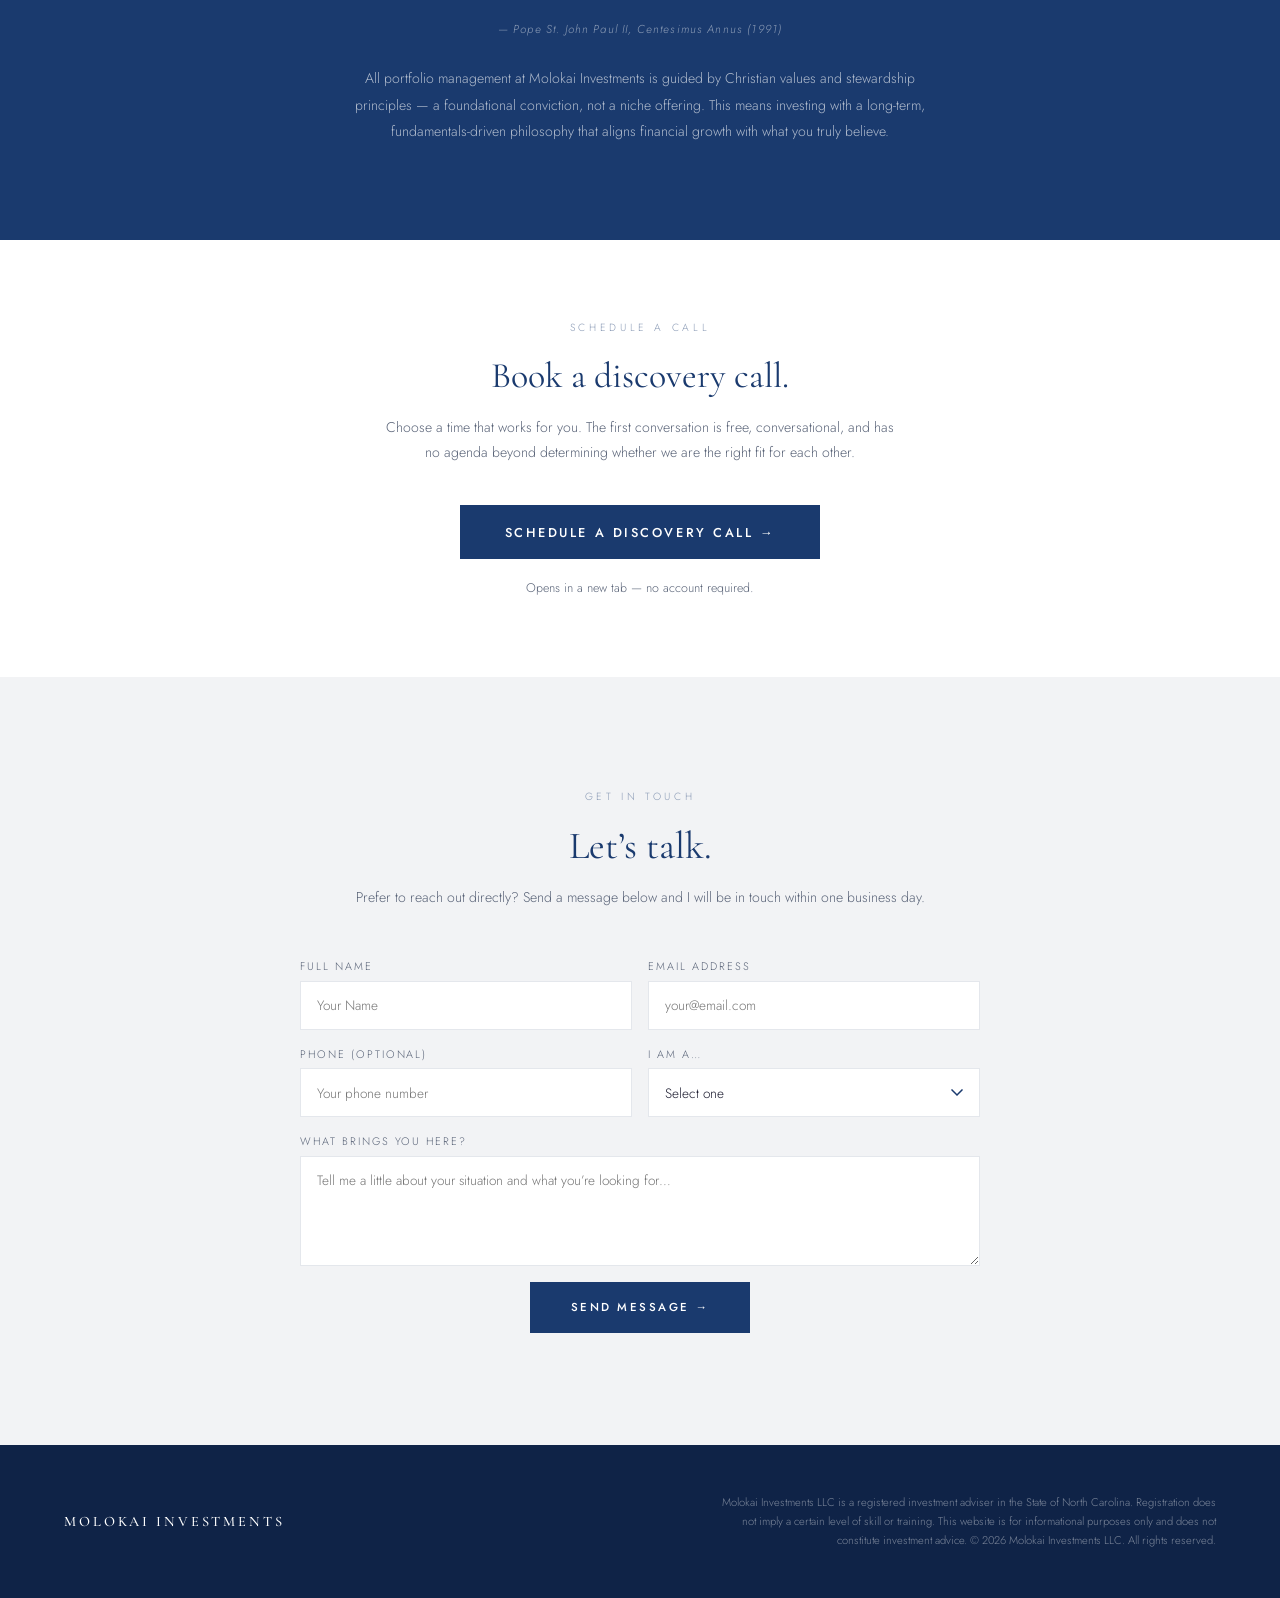
==== commit c52279a9: "Update index.html" ====
--- a/index.html
+++ b/index.html
@@ -772,10 +772,10 @@
       <p class="what-label">What I Do</p>
       <h2 class="what-heading">One strategy.<br>Every dimension.</h2>
       <p class="what-body">
-        It is common for our financial lives to feel fragmented &mdash; siloed accounts and advisors that you&rsquo;re left coordinating yourself. My role is to bring that picture into focus. I connect the dimensions of your financial life &mdash; integrating business strategy and cash flow with personal long-term wealth.
+        It is common for our financial lives to become fragmented over time &mdash;  collection of siloed accounts and disconnected advisors that require constant, manual coordination. I bring that picture into focus. My role is to connect the various dimensions of your financial life &mdash; integrating business strategy and cash flow with personal long-term wealth.
       </p>
       <p class="what-body">
-        I make sure every asset is working toward a unified objective, ensuring your entire team of professionals is aligned with your family&rsquo;s actual goals.
+        I ensure every asset is working toward a unified objective, synchronizing your entire team of professionals with your family&rsquo;s vision.
       </p>
     </div>
     <div class="what-right reveal">
@@ -883,7 +883,7 @@
         Prefer to reach out directly? Send a message below and I will be in touch within one business day.
       </p>
       <form class="contact-form reveal" name="contact" method="POST" action="https://api.web3forms.com/submit">
-        <input type="hidden" name="access_key" value="YOUR_WEB3FORMS_KEY" />
+        <input type="hidden" name="access_key" value="71ae207a-25a1-47fe-93c3-7a62fabac362" />
         <input type="hidden" name="subject" value="New Inquiry - Molokai Investments Website" />
         <input type="hidden" name="redirect" value="https://molokaiinvestments.com/thanks.html" />
         <input type="checkbox" name="botcheck" style="display:none;" />
@@ -950,4 +950,4 @@
   </script>
 
 </body>
-</html>+</html>
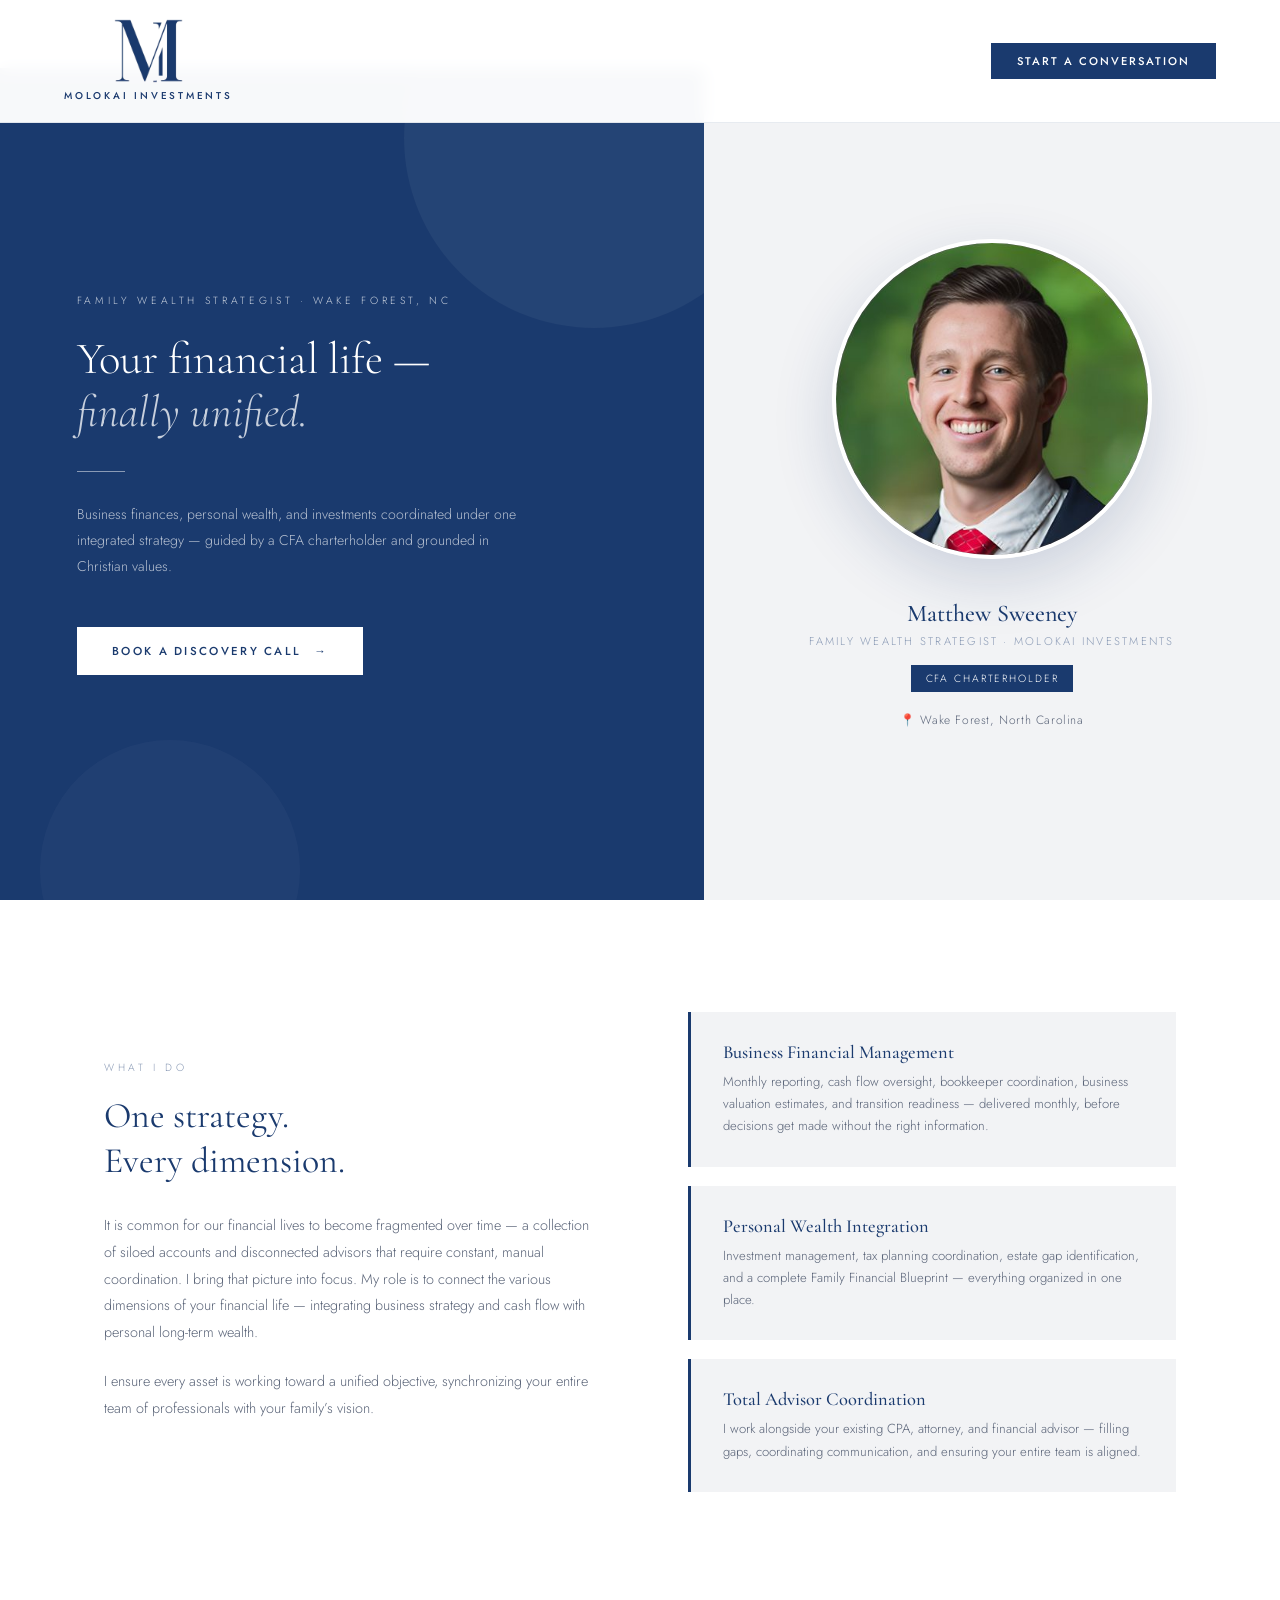
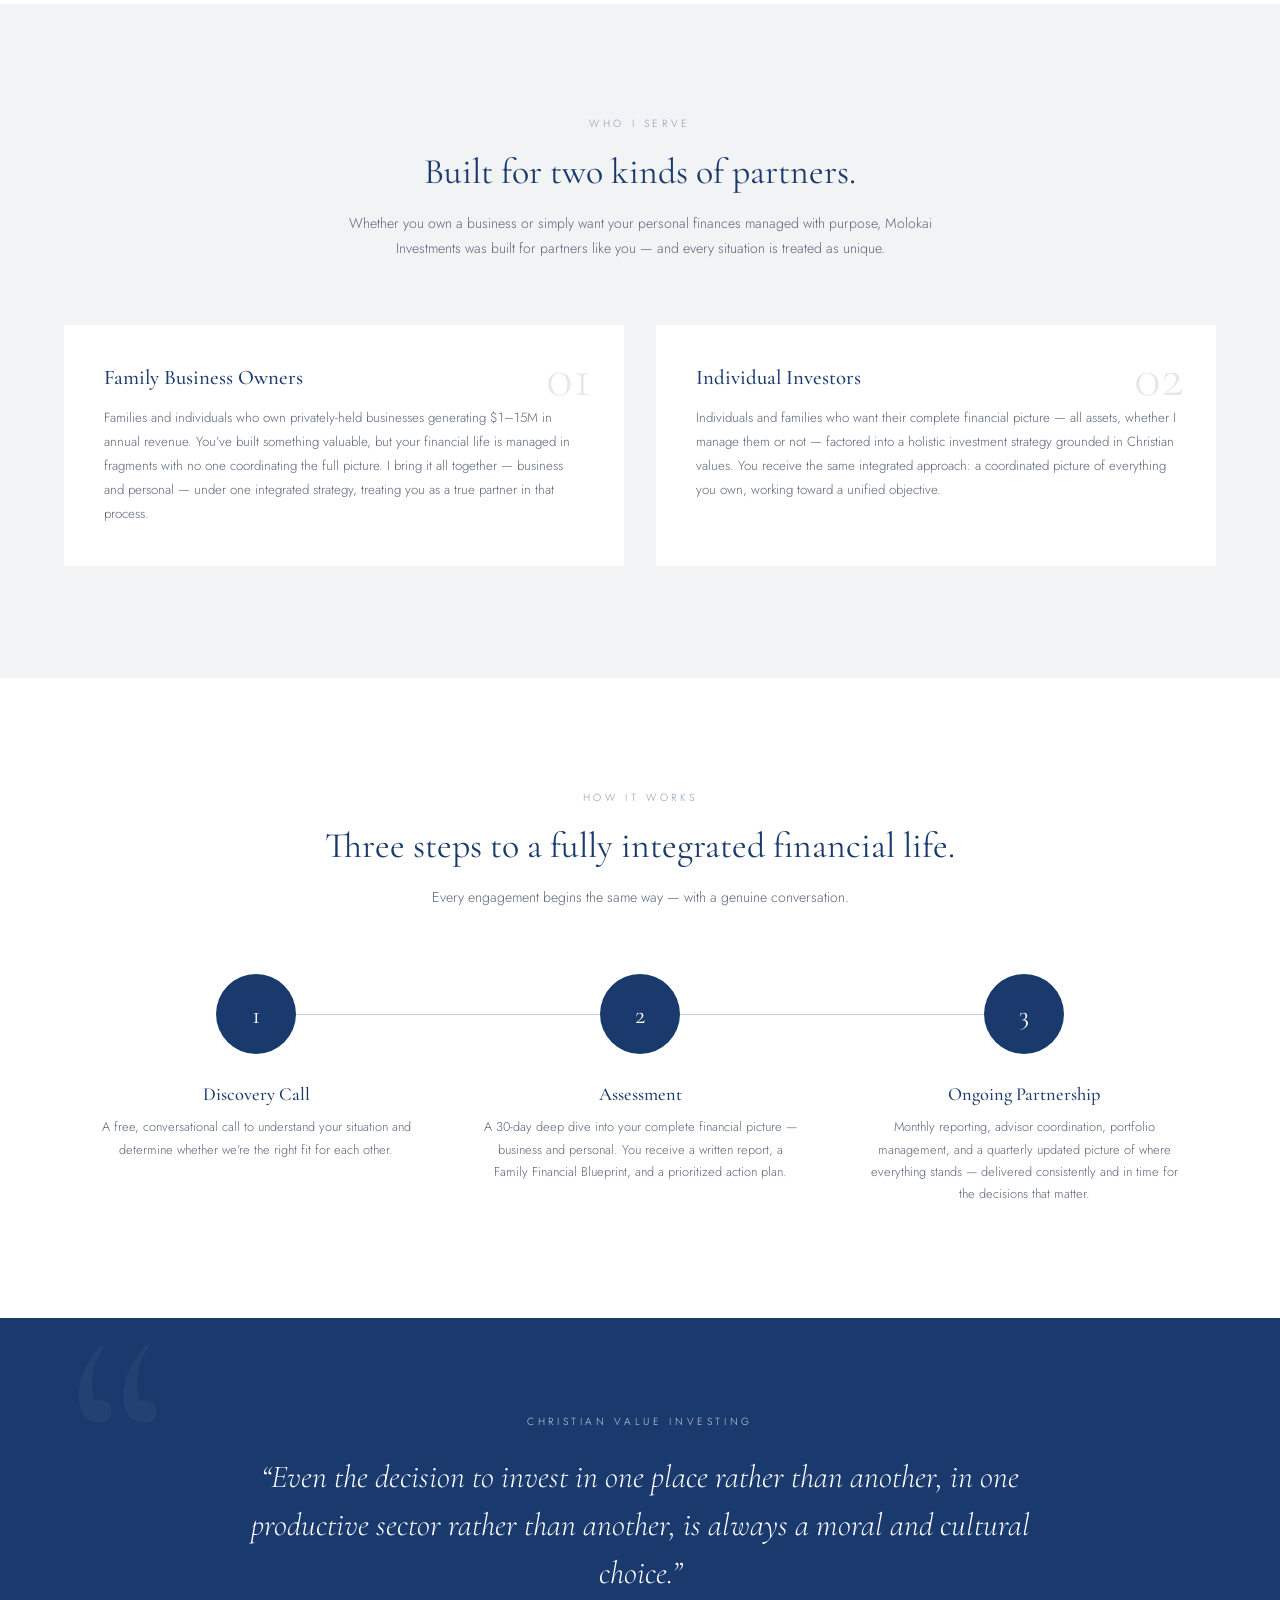
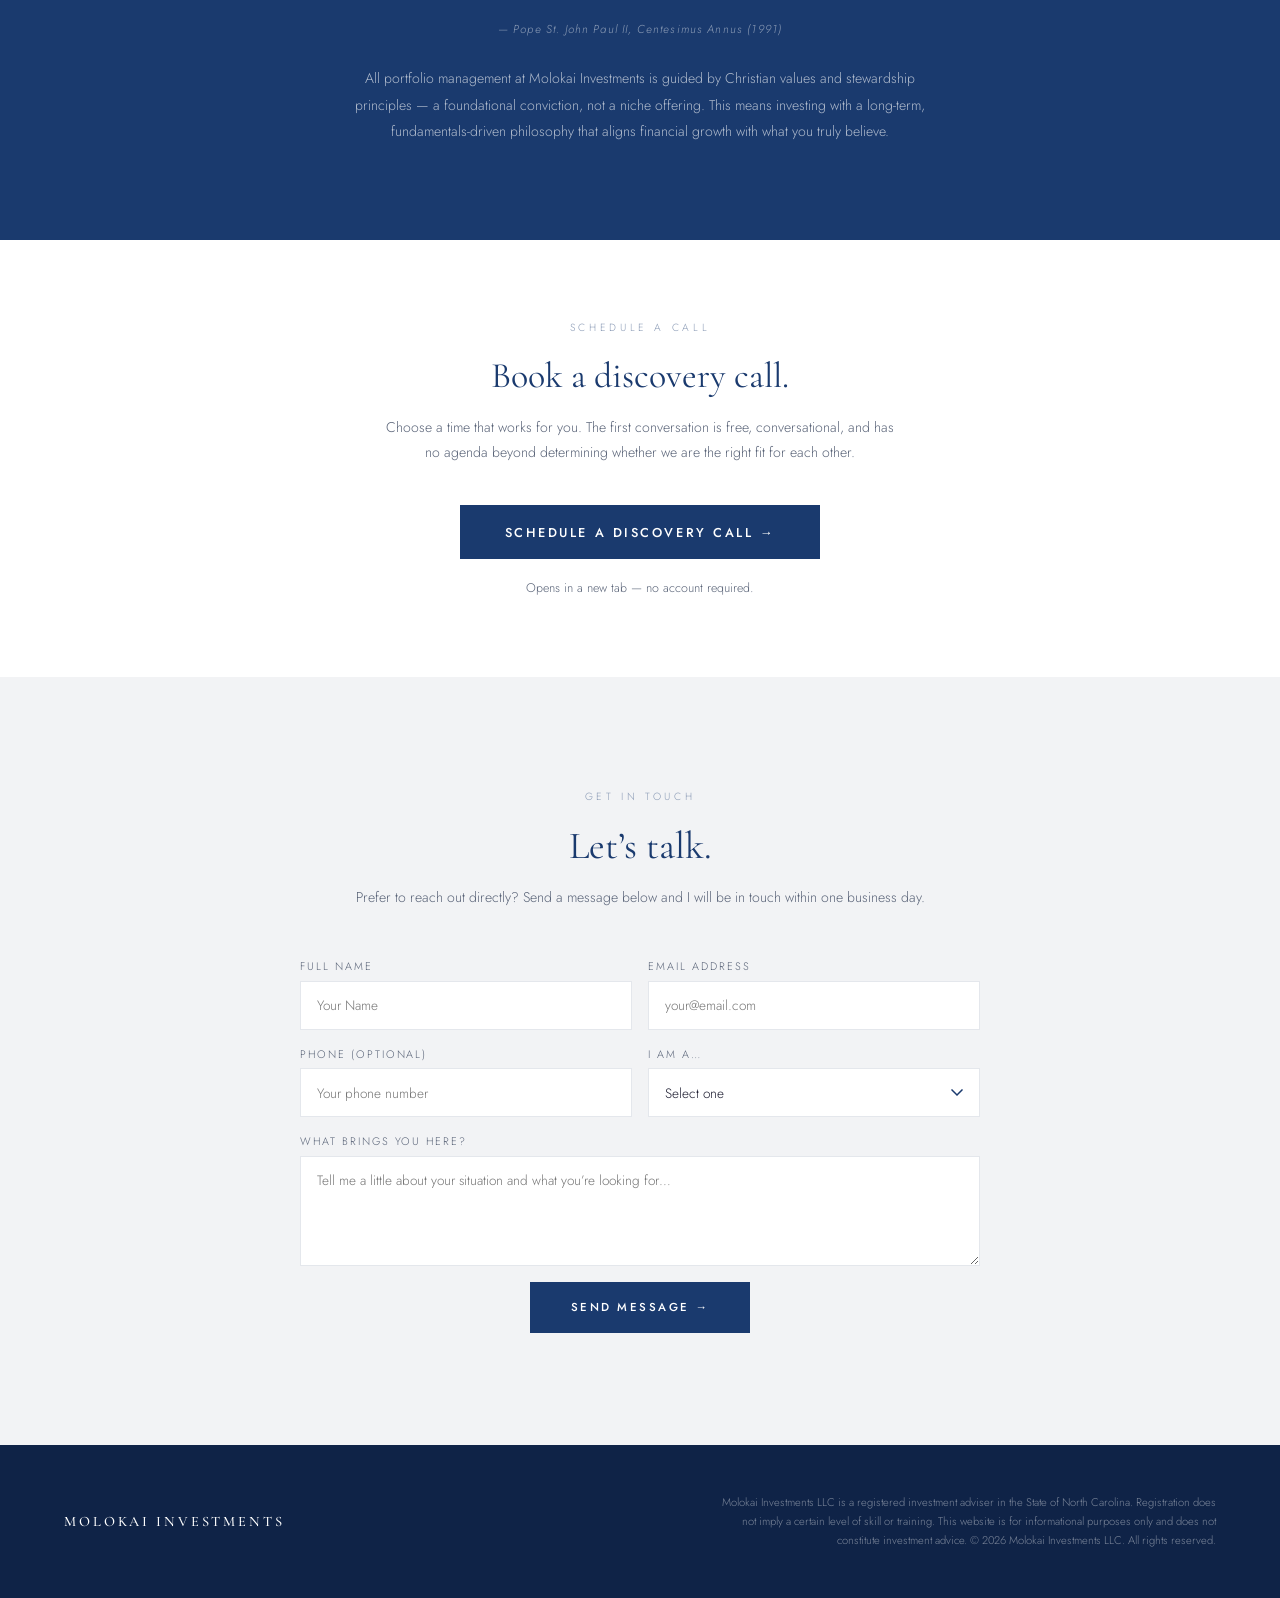
==== commit ac2b56ad: "Update index.html" ====
--- a/index.html
+++ b/index.html
@@ -772,7 +772,7 @@
       <p class="what-label">What I Do</p>
       <h2 class="what-heading">One strategy.<br>Every dimension.</h2>
       <p class="what-body">
-        It is common for our financial lives to become fragmented over time &mdash;  collection of siloed accounts and disconnected advisors that require constant, manual coordination. I bring that picture into focus. My role is to connect the various dimensions of your financial life &mdash; integrating business strategy and cash flow with personal long-term wealth.
+        It is common for our financial lives to become fragmented over time &mdash; a collection of siloed accounts and disconnected advisors that require constant, manual coordination. I bring that picture into focus. My role is to connect the various dimensions of your financial life &mdash; integrating business strategy and cash flow with personal long-term wealth.
       </p>
       <p class="what-body">
         I ensure every asset is working toward a unified objective, synchronizing your entire team of professionals with your family&rsquo;s vision.
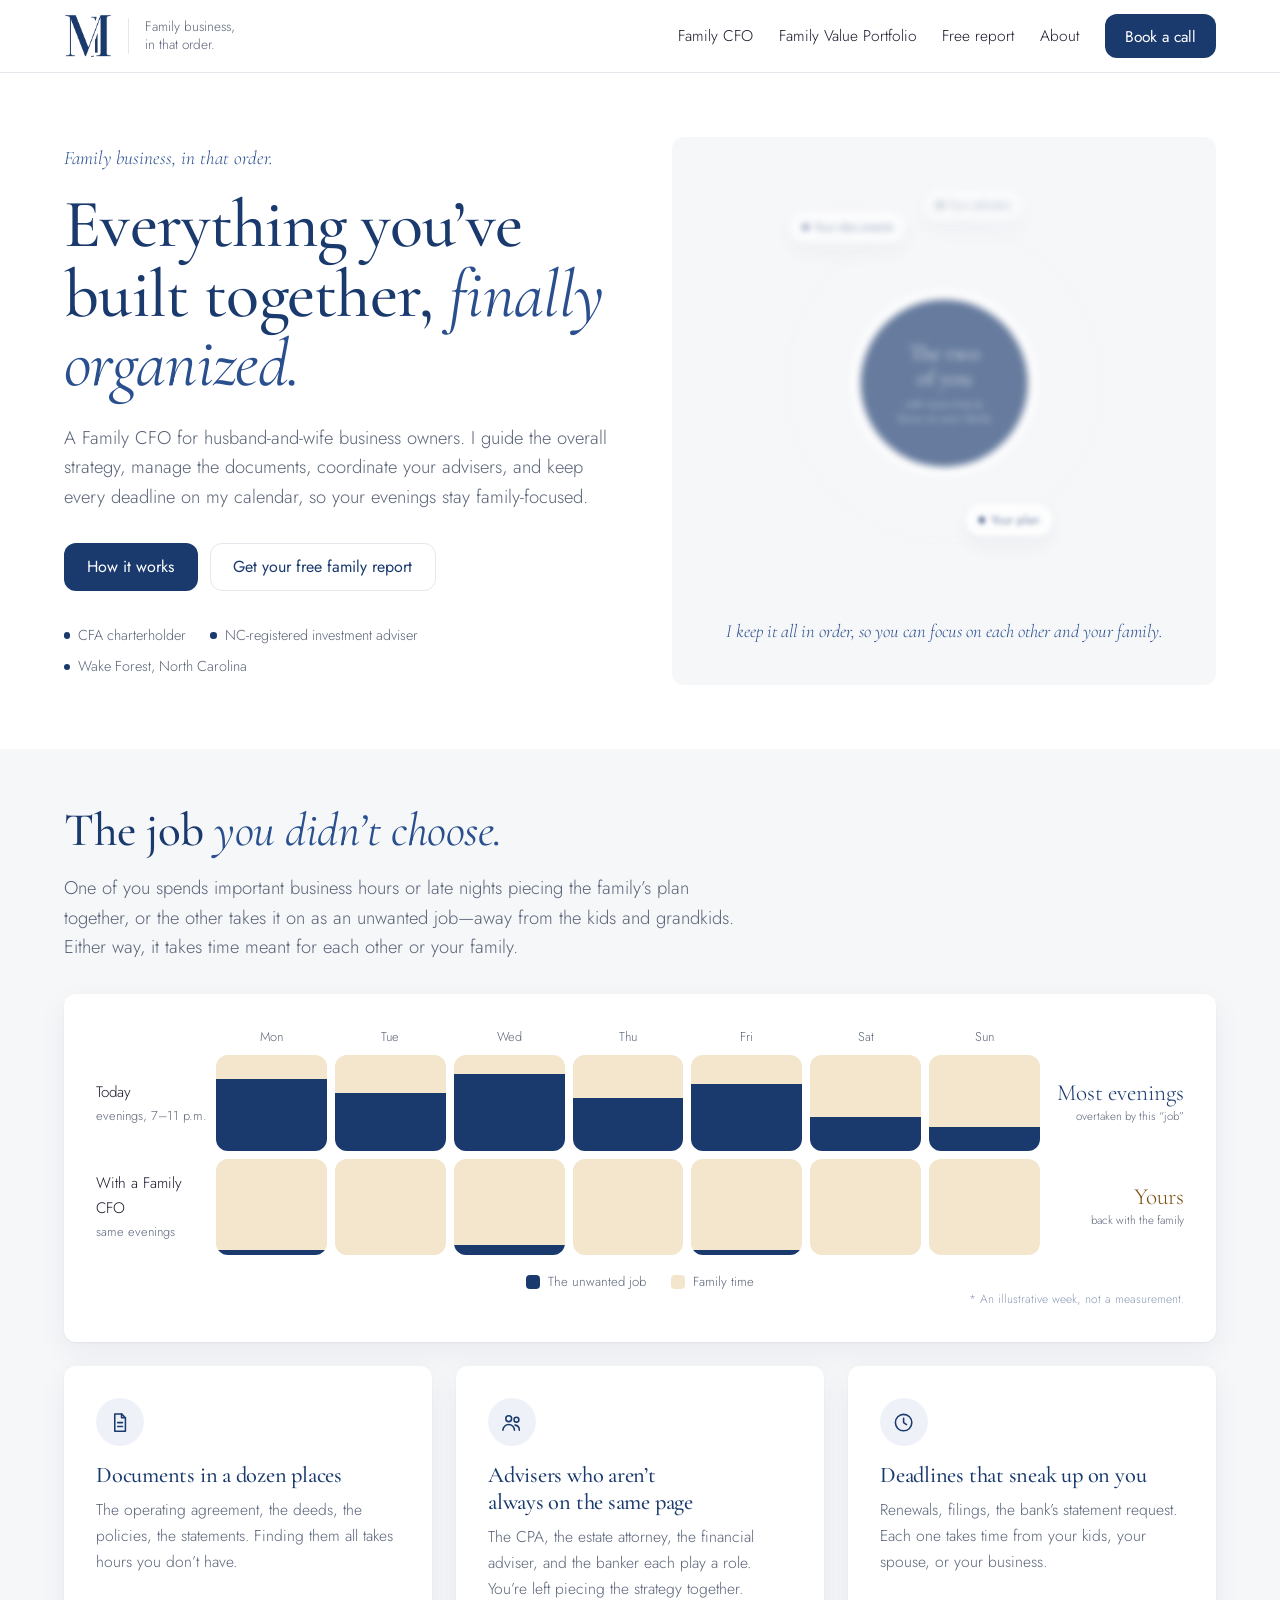
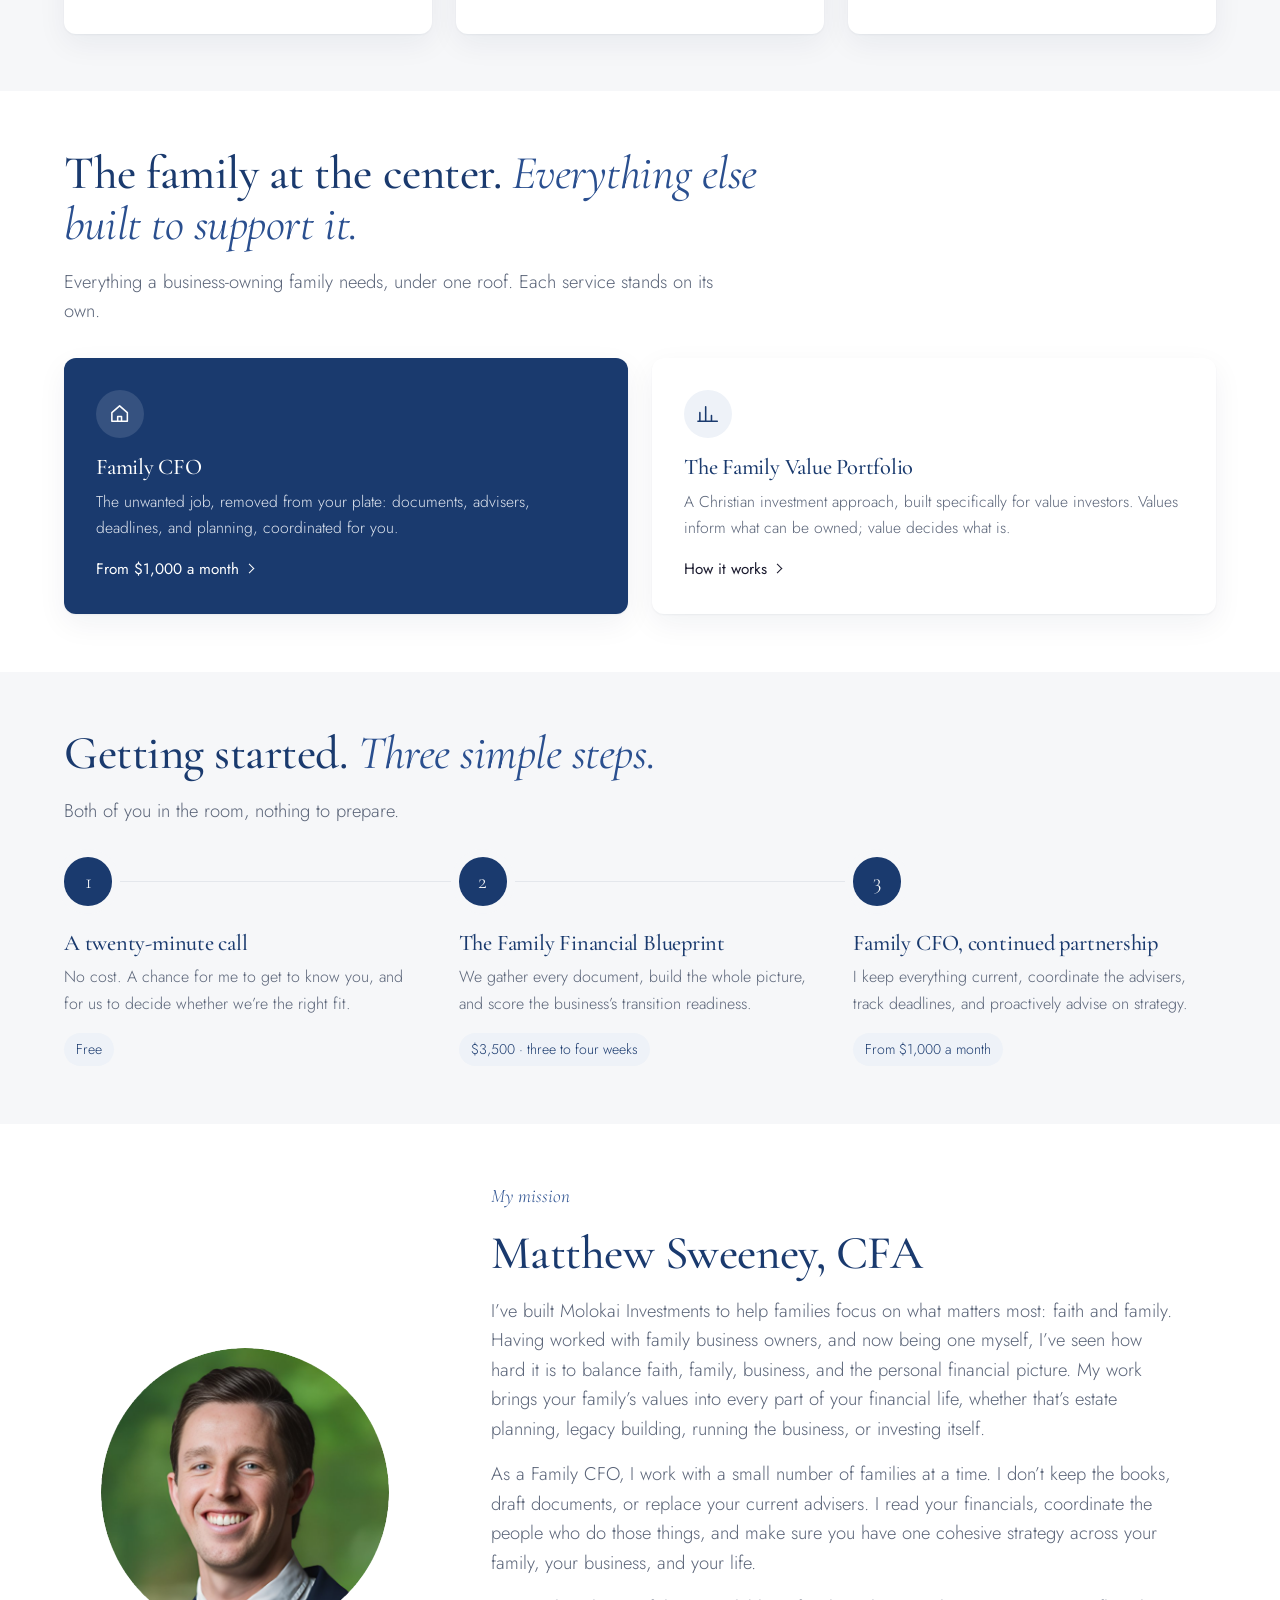
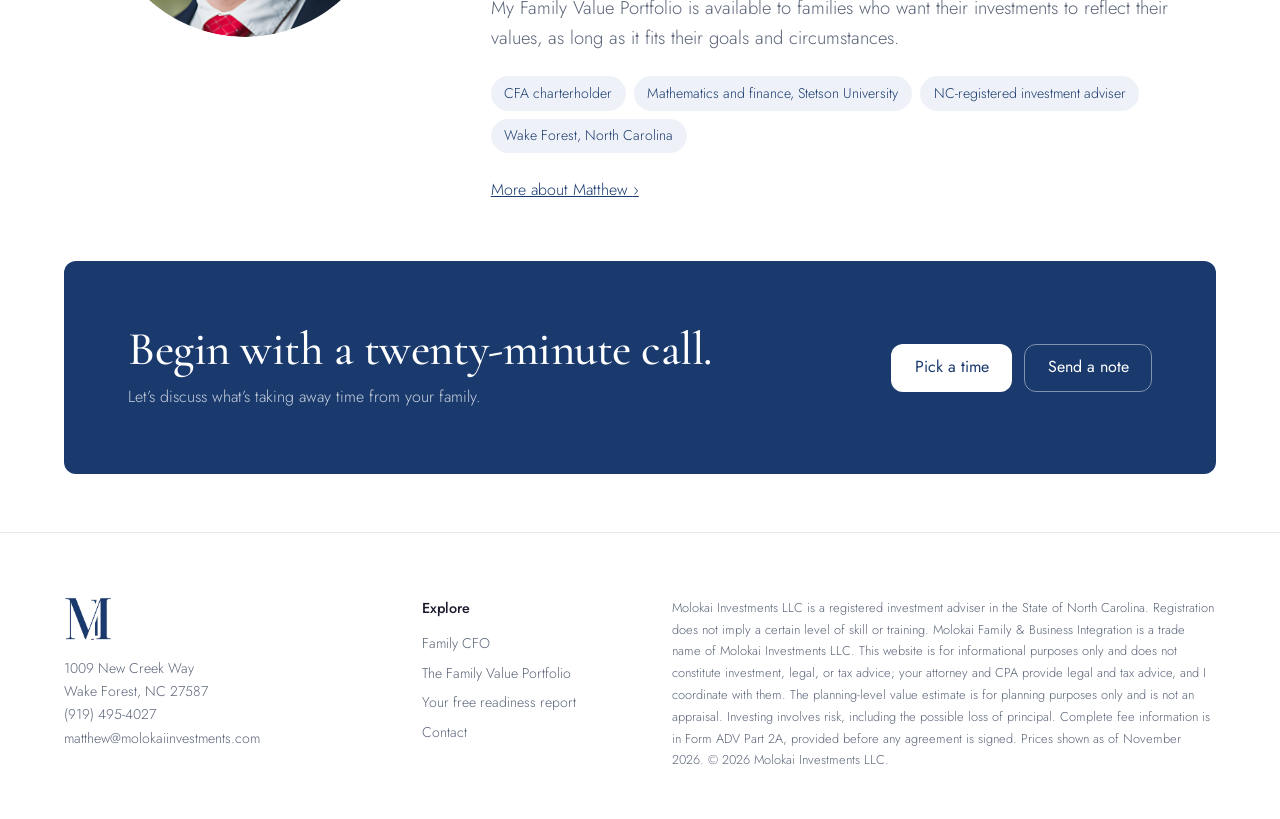
==== commit 668359f2: "Website redesign" ====
--- a/index.html
+++ b/index.html
@@ -2,952 +2,149 @@
 <html lang="en">
 <head>
   <meta charset="UTF-8" />
-  <meta name="viewport" content="width=device-width, initial-scale=1.0" />
-  <title>Molokai Investments | Wealth Strategist | Christian Value Investing</title>
-  <meta name="description" content="Holistic business and personal financial integration for family business owners and individuals. Christian value investing. Wake Forest, NC." />
-  <link rel="icon" type="image/png" href="/favicon.png" />
+  <meta name="viewport" content="width=device-width, initial-scale=1" />
+  <title>Molokai Investments | Family business, in that order | Wake Forest, NC</title>
+  <meta name="description" content="A family office for husband-and-wife business owners: a Family CFO, the Family Value Portfolio, and the tools that go with them." />
+  <link rel="icon" type="image/png" href="logo.png" />
   <link rel="preconnect" href="https://fonts.googleapis.com" />
   <link rel="preconnect" href="https://fonts.gstatic.com" crossorigin />
-  <link href="https://fonts.googleapis.com/css2?family=Cormorant+Garamond:ital,wght@0,300;0,400;0,500;0,600;1,300;1,400&family=Jost:wght@300;400;500&display=swap" rel="stylesheet" />
-  <style>
-    *, *::before, *::after { box-sizing: border-box; margin: 0; padding: 0; }
-
-    :root {
-      --blue: #1a3a6e;
-      --blue-deep: #0f2347;
-      --blue-mid: #2a4f8f;
-      --silver: #8a9ab5;
-      --silver-light: #c8d0dd;
-      --gray-bg: #f2f3f5;
-      --gray-mid: #e4e7ec;
-      --white: #ffffff;
-      --text: #1a1a2e;
-      --text-muted: #5a6478;
-      --border: rgba(26,58,110,0.1);
-    }
-
-    html { scroll-behavior: smooth; }
-    body {
-      font-family: 'Jost', sans-serif;
-      font-weight: 300;
-      color: var(--text);
-      background: var(--white);
-      overflow-x: hidden;
-    }
-
-    /* NAV */
-    nav {
-      position: fixed;
-      top: 0; left: 0; right: 0;
-      z-index: 100;
-      padding: 1.2rem 5vw;
-      display: flex;
-      justify-content: space-between;
-      align-items: center;
-      background: rgba(255,255,255,0.97);
-      backdrop-filter: blur(8px);
-      border-bottom: 1px solid var(--border);
-    }
-
-    .nav-brand {
-      display: flex;
-      align-items: center;
-      gap: 0.9rem;
-      text-decoration: none;
-    }
-
-    .nav-mi {
-      display: flex;
-      align-items: center;
-      gap: 0;
-    }
-
-    .nav-mi-text {
-      font-family: 'Cormorant Garamond', serif;
-      font-size: 1.6rem;
-      font-weight: 500;
-      color: var(--blue);
-      letter-spacing: 0.05em;
-      line-height: 1;
-    }
-
-    .nav-mi-divider {
-      width: 1px;
-      height: 1.4rem;
-      background: var(--blue);
-      margin: 0 0.18rem;
-      opacity: 0.7;
-    }
-
-    .nav-wordmark {
-      display: flex;
-      flex-direction: column;
-      border-left: 1px solid var(--silver-light);
-      padding-left: 0.9rem;
-    }
-
-    .nav-name {
-      font-family: 'Jost', sans-serif;
-      font-size: 0.7rem;
-      font-weight: 500;
-      letter-spacing: 0.25em;
-      text-transform: uppercase;
-      color: var(--blue);
-    }
-
-    .nav-registered {
-      font-size: 0.58rem;
-      letter-spacing: 0.12em;
-      color: var(--silver);
-      text-transform: uppercase;
-      margin-top: 0.1rem;
-    }
-
-    .nav-cta {
-      font-size: 0.7rem;
-      letter-spacing: 0.18em;
-      text-transform: uppercase;
-      font-weight: 500;
-      color: var(--white);
-      background: var(--blue);
-      text-decoration: none;
-      padding: 0.65rem 1.6rem;
-      transition: background 0.2s;
-    }
-    .nav-cta:hover { background: var(--blue-deep); }
-
-    /* HERO */
-    .hero {
-      min-height: 100vh;
-      display: grid;
-      grid-template-columns: 55% 45%;
-      padding-top: 68px;
-    }
-
-    .hero-left {
-      background: var(--blue);
-      display: flex;
-      flex-direction: column;
-      justify-content: center;
-      padding: 6rem 5rem 6rem 6vw;
-      position: relative;
-      overflow: hidden;
-    }
-
-    .hero-left::before {
-      content: '';
-      position: absolute;
-      top: -120px; right: -80px;
-      width: 380px; height: 380px;
-      border-radius: 50%;
-      background: rgba(200,208,221,0.06);
-      pointer-events: none;
-    }
-
-    .hero-left::after {
-      content: '';
-      position: absolute;
-      bottom: -100px; left: 40px;
-      width: 260px; height: 260px;
-      border-radius: 50%;
-      background: rgba(200,208,221,0.04);
-      pointer-events: none;
-    }
-
-    .hero-eyebrow {
-      font-size: 0.65rem;
-      letter-spacing: 0.35em;
-      text-transform: uppercase;
-      color: var(--silver-light);
-      margin-bottom: 1.6rem;
-      opacity: 0;
-      animation: fadeUp 0.8s 0.2s forwards;
-    }
-
-    .hero-headline {
-      font-family: 'Cormorant Garamond', serif;
-      font-size: clamp(2.6rem, 3.5vw, 4rem);
-      font-weight: 300;
-      line-height: 1.18;
-      color: var(--white);
-      margin-bottom: 2rem;
-      opacity: 0;
-      animation: fadeUp 0.8s 0.4s forwards;
-    }
-
-    .hero-headline em {
-      font-style: italic;
-      color: var(--silver-light);
-    }
-
-    .hero-divider {
-      width: 48px;
-      height: 1px;
-      background: var(--silver);
-      margin-bottom: 1.8rem;
-      opacity: 0;
-      animation: fadeUp 0.8s 0.55s forwards;
-    }
-
-    .hero-sub {
-      font-size: 0.88rem;
-      line-height: 1.85;
-      color: rgba(255,255,255,0.68);
-      max-width: 440px;
-      margin-bottom: 3rem;
-      opacity: 0;
-      animation: fadeUp 0.8s 0.6s forwards;
-    }
-
-    .hero-cta {
-      display: inline-flex;
-      align-items: center;
-      gap: 0.8rem;
-      background: var(--white);
-      color: var(--blue);
-      text-decoration: none;
-      padding: 1rem 2.2rem;
-      font-size: 0.72rem;
-      letter-spacing: 0.2em;
-      text-transform: uppercase;
-      font-weight: 500;
-      transition: gap 0.2s, background 0.2s;
-      align-self: flex-start;
-      opacity: 0;
-      animation: fadeUp 0.8s 0.8s forwards;
-    }
-    .hero-cta:hover { gap: 1.2rem; background: var(--gray-bg); }
-
-    .hero-right {
-      background: var(--gray-bg);
-      display: flex;
-      flex-direction: column;
-      justify-content: center;
-      align-items: center;
-      padding: 4rem 3rem;
-      position: relative;
-    }
-
-    .hero-photo-wrap {
-      width: min(320px, 80%);
-      aspect-ratio: 1;
-      border-radius: 50%;
-      overflow: hidden;
-      border: 4px solid var(--white);
-      box-shadow: 0 20px 60px rgba(26,58,110,0.18);
-      margin-bottom: 2.5rem;
-      opacity: 0;
-      animation: fadeIn 1s 0.6s forwards;
-    }
-
-    .hero-photo-wrap img {
-      width: 100%;
-      height: 100%;
-      object-fit: cover;
-      object-position: center top;
-    }
-
-    .hero-bio {
-      text-align: center;
-      opacity: 0;
-      animation: fadeUp 0.8s 0.9s forwards;
-    }
-
-    .hero-name {
-      font-family: 'Cormorant Garamond', serif;
-      font-size: 1.5rem;
-      font-weight: 500;
-      color: var(--blue);
-      margin-bottom: 0.3rem;
-    }
-
-    .hero-title {
-      font-size: 0.7rem;
-      letter-spacing: 0.2em;
-      text-transform: uppercase;
-      color: var(--silver);
-      margin-bottom: 1rem;
-    }
-
-    .hero-credential {
-      display: inline-block;
-      background: var(--blue);
-      color: var(--white);
-      font-size: 0.65rem;
-      letter-spacing: 0.18em;
-      text-transform: uppercase;
-      padding: 0.35rem 0.9rem;
-      margin-bottom: 1.2rem;
-    }
-
-    .hero-location {
-      font-size: 0.75rem;
-      color: var(--text-muted);
-      letter-spacing: 0.05em;
-    }
-
-    /* WHAT I DO */
-    .what {
-      padding: 7rem 5vw;
-      background: var(--white);
-      display: grid;
-      grid-template-columns: 1fr 1fr;
-      gap: 6rem;
-      align-items: center;
-      max-width: 1200px;
-      margin: 0 auto;
-    }
-
-    .what-label {
-      font-size: 0.65rem;
-      letter-spacing: 0.35em;
-      text-transform: uppercase;
-      color: var(--silver);
-      margin-bottom: 1.2rem;
-    }
-
-    .what-heading {
-      font-family: 'Cormorant Garamond', serif;
-      font-size: clamp(2rem, 2.8vw, 3rem);
-      font-weight: 400;
-      line-height: 1.25;
-      color: var(--blue);
-      margin-bottom: 1.8rem;
-    }
-
-    .what-body {
-      font-size: 0.9rem;
-      line-height: 1.85;
-      color: var(--text-muted);
-      margin-bottom: 1.4rem;
-    }
-
-    .what-right {
-      display: flex;
-      flex-direction: column;
-      gap: 1.2rem;
-    }
-
-    .what-card {
-      background: var(--gray-bg);
-      padding: 1.8rem 2rem;
-      border-left: 3px solid var(--blue);
-      transition: border-color 0.2s, transform 0.2s;
-    }
-
-    .what-card:hover {
-      border-color: var(--silver);
-      transform: translateX(4px);
-    }
-
-    .what-card-title {
-      font-family: 'Cormorant Garamond', serif;
-      font-size: 1.15rem;
-      font-weight: 500;
-      color: var(--blue);
-      margin-bottom: 0.5rem;
-    }
-
-    .what-card-body {
-      font-size: 0.82rem;
-      line-height: 1.7;
-      color: var(--text-muted);
-    }
-
-    /* WHO */
-    .who {
-      background: var(--gray-bg);
-      padding: 7rem 5vw;
-    }
-
-    .who-inner {
-      max-width: 1200px;
-      margin: 0 auto;
-    }
-
-    .section-label {
-      font-size: 0.65rem;
-      letter-spacing: 0.35em;
-      text-transform: uppercase;
-      color: var(--silver);
-      margin-bottom: 1.2rem;
-      text-align: center;
-    }
-
-    .section-heading {
-      font-family: 'Cormorant Garamond', serif;
-      font-size: clamp(2rem, 2.8vw, 2.8rem);
-      font-weight: 400;
-      line-height: 1.25;
-      color: var(--blue);
-      margin-bottom: 1rem;
-      text-align: center;
-    }
-
-    .section-sub {
-      font-size: 0.88rem;
-      line-height: 1.8;
-      color: var(--text-muted);
-      text-align: center;
-      max-width: 600px;
-      margin: 0 auto 4rem;
-    }
-
-    .who-grid {
-      display: grid;
-      grid-template-columns: 1fr 1fr;
-      gap: 2rem;
-    }
-
-    .who-card {
-      background: var(--white);
-      padding: 2.5rem;
-      position: relative;
-      transition: box-shadow 0.2s;
-    }
-
-    .who-card:hover {
-      box-shadow: 0 8px 32px rgba(26,58,110,0.1);
-    }
-
-    .who-num {
-      font-family: 'Cormorant Garamond', serif;
-      font-size: 3.5rem;
-      font-weight: 300;
-      color: var(--gray-mid);
-      position: absolute;
-      top: 1.5rem; right: 2rem;
-      line-height: 1;
-    }
-
-    .who-title {
-      font-family: 'Cormorant Garamond', serif;
-      font-size: 1.3rem;
-      font-weight: 500;
-      color: var(--blue);
-      margin-bottom: 1rem;
-    }
-
-    .who-body {
-      font-size: 0.83rem;
-      line-height: 1.8;
-      color: var(--text-muted);
-    }
-
-    /* HOW */
-    .how {
-      padding: 7rem 5vw;
-      background: var(--white);
-      max-width: 1200px;
-      margin: 0 auto;
-    }
-
-    .how-steps {
-      display: grid;
-      grid-template-columns: repeat(3, 1fr);
-      gap: 0;
-      margin-top: 4rem;
-      position: relative;
-    }
-
-    .how-steps::before {
-      content: '';
-      position: absolute;
-      top: 2.5rem;
-      left: calc(100% / 6);
-      right: calc(100% / 6);
-      height: 1px;
-      background: var(--silver-light);
-    }
-
-    .how-step {
-      padding: 0 2rem;
-      text-align: center;
-    }
-
-    .how-step-num {
-      width: 5rem;
-      height: 5rem;
-      border-radius: 50%;
-      background: var(--blue);
-      color: var(--white);
-      font-family: 'Cormorant Garamond', serif;
-      font-size: 1.6rem;
-      font-weight: 400;
-      display: flex;
-      align-items: center;
-      justify-content: center;
-      margin: 0 auto 1.8rem;
-      position: relative;
-      z-index: 1;
-    }
-
-    .how-step-title {
-      font-family: 'Cormorant Garamond', serif;
-      font-size: 1.15rem;
-      font-weight: 500;
-      color: var(--blue);
-      margin-bottom: 0.7rem;
-    }
-
-    .how-step-body {
-      font-size: 0.8rem;
-      line-height: 1.75;
-      color: var(--text-muted);
-    }
-
-    /* FAITH */
-    .faith {
-      background: var(--blue);
-      padding: 6rem 5vw;
-      text-align: center;
-      position: relative;
-      overflow: hidden;
-    }
-
-    .faith::before {
-      content: '“';
-      position: absolute;
-      top: -2rem; left: 5vw;
-      font-family: 'Cormorant Garamond', serif;
-      font-size: 20rem;
-      color: rgba(255,255,255,0.04);
-      line-height: 1;
-      pointer-events: none;
-    }
-
-    .faith-label {
-      font-size: 0.65rem;
-      letter-spacing: 0.35em;
-      text-transform: uppercase;
-      color: var(--silver-light);
-      margin-bottom: 1.5rem;
-    }
-
-    .faith-quote {
-      font-family: 'Cormorant Garamond', serif;
-      font-size: clamp(1.6rem, 2.5vw, 2.4rem);
-      font-weight: 300;
-      font-style: italic;
-      color: var(--white);
-      max-width: 800px;
-      margin: 0 auto 1.5rem;
-      line-height: 1.5;
-    }
-
-    .faith-body {
-      font-size: 0.88rem;
-      line-height: 1.85;
-      color: rgba(255,255,255,0.65);
-      max-width: 600px;
-      margin: 0 auto;
-    }
-
-    /* CONTACT */
-    .contact {
-      padding: 7rem 5vw;
-      background: var(--gray-bg);
-    }
-
-    .contact-inner {
-      max-width: 680px;
-      margin: 0 auto;
-      text-align: center;
-    }
-
-    .contact-heading {
-      font-family: 'Cormorant Garamond', serif;
-      font-size: clamp(2rem, 3vw, 3rem);
-      font-weight: 400;
-      color: var(--blue);
-      margin-bottom: 1rem;
-    }
-
-    .contact-sub {
-      font-size: 0.88rem;
-      line-height: 1.8;
-      color: var(--text-muted);
-      margin-bottom: 3rem;
-    }
-
-    .contact-form {
-      display: flex;
-      flex-direction: column;
-      gap: 1rem;
-      text-align: left;
-    }
-
-    .form-row {
-      display: grid;
-      grid-template-columns: 1fr 1fr;
-      gap: 1rem;
-    }
-
-    .form-group {
-      display: flex;
-      flex-direction: column;
-      gap: 0.4rem;
-    }
-
-    .form-group label {
-      font-size: 0.68rem;
-      letter-spacing: 0.18em;
-      text-transform: uppercase;
-      color: var(--text-muted);
-    }
-
-    .form-group input,
-    .form-group select,
-    .form-group textarea {
-      padding: 0.85rem 1rem;
-      border: 1px solid var(--gray-mid);
-      background: var(--white);
-      font-family: 'Jost', sans-serif;
-      font-size: 0.85rem;
-      font-weight: 300;
-      color: var(--text);
-      outline: none;
-      transition: border-color 0.2s;
-      -webkit-appearance: none;
-    }
-
-    .form-group select {
-      background-image: url("data:image/svg+xml,%3Csvg xmlns='http://www.w3.org/2000/svg' width='12' height='8' viewBox='0 0 12 8'%3E%3Cpath d='M1 1l5 5 5-5' stroke='%231a3a6e' stroke-width='1.5' fill='none' stroke-linecap='square'/%3E%3C/svg%3E");
-      background-repeat: no-repeat;
-      background-position: right 1rem center;
-      padding-right: 2.5rem;
-      cursor: pointer;
-    }
-
-    .form-group input:focus,
-    .form-group select:focus,
-    .form-group textarea:focus {
-      border-color: var(--blue);
-    }
-
-    .form-group textarea { resize: vertical; min-height: 110px; }
-
-    .form-submit {
-      background: var(--blue);
-      color: var(--white);
-      border: none;
-      padding: 1.1rem 2.5rem;
-      font-family: 'Jost', sans-serif;
-      font-size: 0.72rem;
-      letter-spacing: 0.22em;
-      text-transform: uppercase;
-      font-weight: 500;
-      cursor: pointer;
-      transition: background 0.2s;
-      align-self: center;
-      min-width: 220px;
-    }
-
-    .form-submit:hover { background: var(--blue-deep); }
-
-    .contact-alt {
-      margin-top: 2.5rem;
-      font-size: 0.78rem;
-      color: var(--text-muted);
-    }
-
-    .contact-alt a {
-      color: var(--blue);
-      text-decoration: none;
-      font-weight: 400;
-    }
-
-    .contact-alt a:hover { text-decoration: underline; }
-
-    /* FOOTER */
-    footer {
-      background: var(--blue-deep);
-      padding: 3rem 5vw;
-      display: flex;
-      justify-content: space-between;
-      align-items: center;
-      flex-wrap: wrap;
-      gap: 1.5rem;
-    }
-
-    .footer-brand {
-      font-family: 'Cormorant Garamond', serif;
-      font-size: 0.9rem;
-      font-weight: 500;
-      letter-spacing: 0.2em;
-      text-transform: uppercase;
-      color: var(--white);
-    }
-
-    .footer-legal {
-      font-size: 0.7rem;
-      color: rgba(255,255,255,0.45);
-      line-height: 1.7;
-      max-width: 500px;
-      text-align: right;
-    }
-
-    /* ANIMATIONS */
-    @keyframes fadeUp {
-      from { opacity: 0; transform: translateY(20px); }
-      to { opacity: 1; transform: translateY(0); }
-    }
-
-    @keyframes fadeIn {
-      from { opacity: 0; }
-      to { opacity: 1; }
-    }
-
-    .reveal {
-      opacity: 0;
-      transform: translateY(24px);
-      transition: opacity 0.7s, transform 0.7s;
-    }
-    .reveal.visible {
-      opacity: 1;
-      transform: translateY(0);
-    }
-
-    /* RESPONSIVE */
-    @media (max-width: 768px) {
-      nav { padding: 1rem 5vw; }
-      .nav-wordmark { display: none; }
-      .hero { grid-template-columns: 1fr; }
-      .hero-left { padding: 4rem 5vw 3rem; min-height: 60vh; }
-      .hero-right { padding: 3rem 5vw 4rem; }
-      .what { grid-template-columns: 1fr; gap: 3rem; padding: 4rem 5vw; }
-      .who-grid { grid-template-columns: 1fr; }
-      .how-steps { grid-template-columns: 1fr; gap: 3rem; }
-      .how-steps::before { display: none; }
-      .form-row { grid-template-columns: 1fr; }
-      footer { flex-direction: column; text-align: center; }
-      .footer-legal { text-align: center; }
-    }
-  </style>
+  <link href="https://fonts.googleapis.com/css2?family=Cormorant+Garamond:ital,wght@0,400;0,500;0,600;1,400;1,500&family=Jost:wght@300;400;500&display=swap" rel="stylesheet" />
+  <link rel="stylesheet" href="style.css?v=202611062201" />
 </head>
 <body>
-
-  <!-- NAV -->
-  <nav>
-    <a href="#" style="text-decoration:none; display:flex; flex-direction:column; align-items:center; gap:0.3rem;">
-      <img src="/logo.png" alt="Molokai Investments" style="height:64px; width:auto;"/>
-      <span style="font-family:'Jost',sans-serif; font-size:0.62rem; font-weight:500; letter-spacing:0.28em; text-transform:uppercase; color:#1a3a6e; white-space:nowrap;">Molokai Investments</span>
-    </a>
-    <a href="#contact" class="nav-cta">Start a Conversation</a>
-  </nav>
-
-  <!-- HERO -->
-  <section class="hero">
-    <div class="hero-left">
-      <p class="hero-eyebrow">Family Wealth Strategist &middot; Wake Forest, NC</p>
-      <h1 class="hero-headline">
-        Your financial life &mdash;<br>
-        <em>finally unified.</em>
-      </h1>
-      <div class="hero-divider"></div>
-      <p class="hero-sub">
-        Business finances, personal wealth, and investments coordinated under one integrated strategy &mdash; guided by a CFA charterholder and grounded in Christian values.
-      </p>
-      <a href="#contact" class="hero-cta">
-        Book a Discovery Call
-        <span class="hero-cta-arrow">&rarr;</span>
-      </a>
+<header class="nav">
+  <div class="container">
+    <a class="brand" href="index.html"><img src="logo.png" alt="Molokai Investments" /><span>Family business,<br />in that order.</span></a>
+    <button class="menu-toggle" aria-expanded="false" aria-controls="menu">Menu</button>
+    <nav class="menu" id="menu" aria-label="Main"><a href="family-cfo.html">Family CFO</a><a href="strategy.html">Family Value Portfolio</a><a href="report.html">Free report</a><a href="about.html">About</a><a href="contact.html" class="btn btn--primary">Book a call</a></nav>
+  </div>
+</header>
+<script>document.querySelector('.menu-toggle').addEventListener('click',function(){var m=document.getElementById('menu');var o=m.classList.toggle('open');this.setAttribute('aria-expanded',o)});</script>
+<section class="hero">
+  <div class="container split">
+    <div>
+      <p class="kicker">Family business, in that order.</p>
+      <h1>Everything you&rsquo;ve built together, <em>finally organized.</em></h1>
+      <p class="lead">A Family CFO for husband-and-wife business owners. I guide the overall strategy, manage the documents, coordinate your advisers, and keep every deadline on my calendar, so your evenings stay family-focused.</p>
+      <div class="actions"><a class="btn btn--primary" href="family-cfo.html">How it works</a><a class="btn btn--secondary" href="report.html">Get your free family report</a></div>
+      <div class="trust"><span>CFA charterholder</span><span>NC-registered investment adviser</span><span>Wake Forest, North Carolina</span></div>
     </div>
-    <div class="hero-right">
-      <div class="hero-photo-wrap">
-        <img src="/headshot.jpg" alt="Matthew Sweeney, CFA" />
-      </div>
-      <div class="hero-bio">
-        <p class="hero-name">Matthew Sweeney</p>
-        <p class="hero-title">Family Wealth Strategist &middot; Molokai Investments</p>
-        <span class="hero-credential">CFA Charterholder</span>
-        <p class="hero-location">&#x1F4CD; Wake Forest, North Carolina</p>
-      </div>
+    <div class="art"><div class="orbit orbit--settle" role="img" aria-label="The two of&nbsp;you at the center, surrounded by Your children, Your documents, Your advisers, Your plan, Your property, Your business.">
+  <div class="center">The two of&nbsp;you<small>with more time to focus on your family</small></div><span class="o o1"><i></i>Your children</span><span class="o o2"><i></i>Your documents</span><span class="o o3"><i></i>Your advisers</span><span class="o o4"><i></i>Your plan</span><span class="o o5"><i></i>Your property</span><span class="o o6"><i></i>Your business</span>
+</div><p class="art-cap">I keep it all in order, so you can focus on each other and your family.</p></div><script>
+(function(){
+  var o=document.querySelector('.orbit--settle'); if(!o) return;
+  if(window.matchMedia && matchMedia('(prefers-reduced-motion: reduce)').matches) return;
+  var pills=[].slice.call(o.querySelectorAll('.o'));
+  var fin=[-90,-30,30,90,150,210], R=38;
+  var seed=11; function rnd(){seed=(seed*9301+49297)%233280;return seed/233280}
+  var SCAT=5200, LAND=2600, T=SCAT+LAND, t0=null;
+  /* each item surfaces two or three times, at a random spot, for a moment */
+  var flashes=pills.map(function(){
+    var list=[], at=rnd()*600;
+    while(at<SCAT-700){
+      var dur=700+rnd()*900, ang=rnd()*6.283, rad=29+rnd()*20, dir=rnd()*6.283, dist=10+rnd()*14;
+      list.push({s:at,d:dur,x:50+rad*Math.cos(ang),y:50+rad*Math.sin(ang),dx:dist*Math.cos(dir),dy:dist*Math.sin(dir)});
+      at+=dur+150+rnd()*900;
+    }
+    return list;
+  });
+  function cl(x){return Math.max(0,Math.min(1,x))}
+  function sm(x){x=cl(x);return x*x*(3-2*x)}
+  function place(t){
+    var fog=1-sm((t-SCAT+400)/(LAND));
+    o.style.setProperty('--fog',fog.toFixed(3));
+    pills.forEach(function(el,i){
+      var x=fin[i], op=0, blur=6, sc=.9, X, Y;
+      var rest={x:50+R*Math.cos(fin[i]*Math.PI/180), y:50+R*Math.sin(fin[i]*Math.PI/180)};
+      if(t<SCAT){
+        var f=null; flashes[i].forEach(function(F){ if(t>=F.s && t<=F.s+F.d) f=F; });
+        if(!f){ el.style.opacity=0; return; }
+        var u=(t-f.s)/f.d;
+        var m=u<.5 ? 1-Math.pow(1-u*2,3) : 1+Math.pow((u-.5)*2,3);   /* zips in, lingers, zips off */
+        X=f.x+f.dx*(m/2-.5); Y=f.y+f.dy*(m/2-.5);
+        var focus=Math.sin(Math.PI*u); focus=Math.pow(focus,3);      /* sharp only for an instant */
+        op=.25+.75*Math.sin(Math.PI*u); blur=5*(1-focus)+.2; sc=.86+.14*focus;
+      } else {
+        var k=sm((t-SCAT-i*140)/1500);                                /* each settles into place */
+        X=rest.x+(1-k)*6*Math.cos(fin[i]*Math.PI/180); Y=rest.y+(1-k)*6*Math.sin(fin[i]*Math.PI/180);
+        op=k; blur=6*(1-k); sc=.9+.1*k;
+      }
+      el.style.left=X+'%'; el.style.top=Y+'%';
+      el.style.opacity=op.toFixed(3);
+      el.style.transform='translate(-50%,-50%) scale('+sc.toFixed(3)+')';
+      el.style.filter=blur>.15?'blur('+blur.toFixed(2)+'px)':'none';
+    });
+  }
+  function step(ts){ if(t0===null) t0=ts; var t=ts-t0; place(t); if(t<T) requestAnimationFrame(step); else { o.style.removeProperty('--fog'); pills.forEach(function(el){el.style.cssText='';}); } }
+  place(0);
+  var go=function(){requestAnimationFrame(step)};
+  if('IntersectionObserver' in window){ var io=new IntersectionObserver(function(e){ if(e[0].isIntersecting){io.disconnect(); setTimeout(go,150);} },{threshold:.4}); io.observe(o);} else go();
+})();
+</script>
+  </div>
+</section>
+<section class="section section--ground">
+  <div class="container">
+    <div class="head"><h2>The job <em>you didn&rsquo;t choose.</em></h2><p class="lead">One of you spends important business hours or late nights piecing the family&rsquo;s plan together, or the other takes it on as an unwanted job&mdash;away from the kids and grandkids. Either way, it takes time meant for each other or your family.</p></div>
+    <div class="card">
+  <div class="week" role="img" aria-label="An illustrative week of evenings. Before: most evenings are spent on the family's finances and paperwork. After: almost all evenings are family time.">
+    <div class="hide-sm"></div><div class="d">Mon</div><div class="d">Tue</div><div class="d">Wed</div><div class="d">Thu</div><div class="d">Fri</div><div class="d">Sat</div><div class="d">Sun</div><div class="hide-sm"></div>
+    <div class="row-label">Today<small>evenings, 7&ndash;11 p.m.</small></div><div class="cell"><div class="f" style="height:25%"></div><div class="w" style="height:75%"></div></div><div class="cell"><div class="f" style="height:40%"></div><div class="w" style="height:60%"></div></div><div class="cell"><div class="f" style="height:20%"></div><div class="w" style="height:80%"></div></div><div class="cell"><div class="f" style="height:45%"></div><div class="w" style="height:55%"></div></div><div class="cell"><div class="f" style="height:30%"></div><div class="w" style="height:70%"></div></div><div class="cell"><div class="f" style="height:65%"></div><div class="w" style="height:35%"></div></div><div class="cell"><div class="f" style="height:75%"></div><div class="w" style="height:25%"></div></div><div class="total">Most evenings<small>overtaken by this &ldquo;job&rdquo;</small></div>
+    <div class="row-label">With a Family CFO<small>same evenings</small></div><div class="cell"><div class="f" style="height:95%"></div><div class="w" style="height:5%"></div></div><div class="cell"><div class="f" style="height:100%"></div><div class="w" style="height:0%"></div></div><div class="cell"><div class="f" style="height:90%"></div><div class="w" style="height:10%"></div></div><div class="cell"><div class="f" style="height:100%"></div><div class="w" style="height:0%"></div></div><div class="cell"><div class="f" style="height:95%"></div><div class="w" style="height:5%"></div></div><div class="cell"><div class="f" style="height:100%"></div><div class="w" style="height:0%"></div></div><div class="cell"><div class="f" style="height:100%"></div><div class="w" style="height:0%"></div></div><div class="total good">Yours<small>back with the family</small></div>
+  </div>
+  <div class="legend"><span><i style="background:var(--navy)"></i>The unwanted job</span><span><i style="background:var(--warm)"></i>Family time</span><span class="note">* An illustrative week, not a measurement.</span></div>
+</div>
+    <div class="grid grid-3" style="margin-top:var(--s3)"><div class="card"><span class="icon" aria-hidden="true"><svg viewBox="0 0 24 24"><path d="M7 3h7l4 4v14H7z"/><path d="M14 3v4h4"/><path d="M10 12h5M10 16h5"/></svg></span><h3>Documents in a dozen places</h3><p>The operating agreement, the deeds, the policies, the statements. Finding them all takes hours you don&rsquo;t have.</p></div><div class="card"><span class="icon" aria-hidden="true"><svg viewBox="0 0 24 24"><circle cx="9" cy="8" r="3"/><circle cx="17" cy="9" r="2.5"/><path d="M3 20c0-3.3 2.7-6 6-6s6 2.7 6 6"/><path d="M15.5 14.6c2.6.2 4.5 2.4 4.5 5.4"/></svg></span><h3>Advisers who aren&rsquo;t always on the same page</h3><p>The CPA, the estate attorney, the financial adviser, and the banker each play a role. You&rsquo;re left piecing the strategy together.</p></div><div class="card"><span class="icon" aria-hidden="true"><svg viewBox="0 0 24 24"><circle cx="12" cy="12" r="8.5"/><path d="M12 7.5V12l3 2"/></svg></span><h3>Deadlines that sneak up on you</h3><p>Renewals, filings, the bank&rsquo;s statement request. Each one takes time from your kids, your spouse, or your business.</p></div></div>
+  </div>
+</section>
+<section class="section">
+  <div class="container">
+    <div class="head"><h2>The family at the center. <em>Everything else built to support it.</em></h2><p class="lead">Everything a business-owning family needs, under one roof. Each service stands on its own.</p></div>
+    <div class="grid grid-2">
+      <a class="card card--navy" href="family-cfo.html"><span class="icon" aria-hidden="true"><svg viewBox="0 0 24 24"><path d="M4 11l8-7 8 7v9H4z"/><path d="M10 20v-5h4v5"/></svg></span><h3>Family CFO</h3><p>The unwanted job, removed from your plate: documents, advisers, deadlines, and planning, coordinated for you.</p><span class="more">From $1,000 a month</span></a>
+      <a class="card" href="strategy.html"><span class="icon" aria-hidden="true"><svg viewBox="0 0 24 24"><path d="M4 20V11M10 20V5M16 20v-6M2 20h20"/></svg></span><h3>The Family Value Portfolio</h3><p>A Christian investment approach, built specifically for value investors. Values inform what can be owned; value decides what is.</p><span class="more">How it works</span></a>
     </div>
-  </section>
-
-  <!-- WHAT I DO -->
-  <section class="what">
-    <div class="what-left reveal">
-      <p class="what-label">What I Do</p>
-      <h2 class="what-heading">One strategy.<br>Every dimension.</h2>
-      <p class="what-body">
-        It is common for our financial lives to become fragmented over time &mdash; a collection of siloed accounts and disconnected advisors that require constant, manual coordination. I bring that picture into focus. My role is to connect the various dimensions of your financial life &mdash; integrating business strategy and cash flow with personal long-term wealth.
-      </p>
-      <p class="what-body">
-        I ensure every asset is working toward a unified objective, synchronizing your entire team of professionals with your family&rsquo;s vision.
-      </p>
+  </div>
+</section>
+<section class="section section--ground" id="how">
+  <div class="container">
+    <div class="head"><h2>Getting started. <em>Three simple steps.</em></h2><p class="lead">Both of you in the room, nothing to prepare.</p></div>
+    <div class="steps">
+      <div class="step"><h3>A twenty-minute call</h3><p>No cost. A chance for me to get to know you, and for us to decide whether we&rsquo;re the right fit.</p><span class="meta">Free</span></div>
+      <div class="step"><h3>The Family Financial Blueprint</h3><p>We gather every document, build the whole picture, and score the business&rsquo;s transition readiness.</p><span class="meta">$3,500 &middot; three to four weeks</span></div>
+      <div class="step"><h3>Family CFO, continued partnership</h3><p>I keep everything current, coordinate the advisers, track deadlines, and proactively advise on strategy.</p><span class="meta">From $1,000 a month</span></div>
     </div>
-    <div class="what-right reveal">
-      <div class="what-card">
-        <p class="what-card-title">Business Financial Management</p>
-        <p class="what-card-body">Monthly reporting, cash flow oversight, bookkeeper coordination, business valuation estimates, and transition readiness &mdash; delivered monthly, before decisions get made without the right information.</p>
-      </div>
-      <div class="what-card">
-        <p class="what-card-title">Personal Wealth Integration</p>
-        <p class="what-card-body">Investment management, tax planning coordination, estate gap identification, and a complete Family Financial Blueprint &mdash; everything organized in one place.</p>
-      </div>
-      <div class="what-card">
-        <p class="what-card-title">Total Advisor Coordination</p>
-        <p class="what-card-body">I work alongside your existing CPA, attorney, and financial advisor &mdash; filling gaps, coordinating communication, and ensuring your entire team is aligned.</p>
-      </div>
+  </div>
+</section>
+<section class="section" id="about">
+  <div class="container about">
+    <img class="portrait" src="matthew.png" alt="Matthew Sweeney, CFA" />
+    <div>
+      <p class="kicker">My mission</p>
+      <h2>Matthew Sweeney, CFA</h2>
+      <p class="lead" style="margin-top:var(--s2)">I&rsquo;ve built Molokai Investments to help families focus on what matters most: faith and family. Having worked with family business owners, and now being one myself, I&rsquo;ve seen how hard it is to balance faith, family, business, and the personal financial picture. My work brings your family&rsquo;s values into every part of your financial life, whether that&rsquo;s estate planning, legacy building, running the business, or investing itself.</p>
+      <p class="lead" style="margin-top:var(--s2)">As a Family CFO, I work with a small number of families at a time. I don&rsquo;t keep the books, draft documents, or replace your current advisers. I read your financials, coordinate the people who do those things, and make sure you have one cohesive strategy across your family, your business, and your life.</p>
+      <p class="lead" style="margin-top:var(--s2)">My Family Value Portfolio is available to families who want their investments to reflect their values, as long as it fits their goals and circumstances.</p>
+      <ul class="facts"><li>CFA charterholder</li><li>Mathematics and finance, Stetson University</li><li>NC-registered investment adviser</li><li>Wake Forest, North Carolina</li></ul>
+      <p style="margin-top:var(--s3)"><a class="more" href="about.html">More about Matthew <span aria-hidden="true">&rsaquo;</span></a></p>
     </div>
-  </section>
-
-  <!-- WHO I SERVE -->
-  <section class="who">
-    <div class="who-inner">
-      <p class="section-label reveal">Who I Serve</p>
-      <h2 class="section-heading reveal">Built for two kinds of partners.</h2>
-      <p class="section-sub reveal">Whether you own a business or simply want your personal finances managed with purpose, Molokai Investments was built for partners like you &mdash; and every situation is treated as unique.</p>
-      <div class="who-grid">
-        <div class="who-card reveal">
-          <span class="who-num">01</span>
-          <p class="who-title">Family Business Owners</p>
-          <p class="who-body">
-            Families and individuals who own privately-held businesses generating $1&ndash;15M in annual revenue. You&rsquo;ve built something valuable, but your financial life is managed in fragments with no one coordinating the full picture. I bring it all together &mdash; business and personal &mdash; under one integrated strategy, treating you as a true partner in that process.
-          </p>
-        </div>
-        <div class="who-card reveal">
-          <span class="who-num">02</span>
-          <p class="who-title">Individual Investors</p>
-          <p class="who-body">
-            Individuals and families who want their complete financial picture &mdash; all assets, whether I manage them or not &mdash; factored into a holistic investment strategy grounded in Christian values. You receive the same integrated approach: a coordinated picture of everything you own, working toward a unified objective.
-          </p>
-        </div>
-      </div>
+  </div>
+</section>
+<section class="section section--tight">
+  <div class="container">
+    <div class="cta">
+      <div><h2>Begin with a twenty-minute call.</h2><p>Let&rsquo;s discuss what&rsquo;s taking away time from your family.</p></div>
+      <div class="actions"><a class="btn btn--light" href="https://outlook.office.com/book/MolokaiInvestments@molokaiinvestments.com/?ismsaljsauthenabled" target="_blank" rel="noopener">Pick a time</a><a class="btn btn--ghost-light" href="contact.html">Send a note</a></div>
     </div>
-  </section>
-
-  <!-- HOW IT WORKS -->
-  <section style="padding: 7rem 5vw; background: var(--white);">
-    <div style="max-width: 1200px; margin: 0 auto;">
-      <p class="section-label reveal">How It Works</p>
-      <h2 class="section-heading reveal">Three steps to a fully integrated financial life.</h2>
-      <p class="section-sub reveal">Every engagement begins the same way &mdash; with a genuine conversation.</p>
-      <div class="how-steps">
-        <div class="how-step reveal">
-          <div class="how-step-num">1</div>
-          <p class="how-step-title">Discovery Call</p>
-          <p class="how-step-body">A free, conversational call to understand your situation and determine whether we&rsquo;re the right fit for each other.</p>
-        </div>
-        <div class="how-step reveal">
-          <div class="how-step-num">2</div>
-          <p class="how-step-title">Assessment</p>
-          <p class="how-step-body">A 30-day deep dive into your complete financial picture &mdash; business and personal. You receive a written report, a Family Financial Blueprint, and a prioritized action plan.</p>
-        </div>
-        <div class="how-step reveal">
-          <div class="how-step-num">3</div>
-          <p class="how-step-title">Ongoing Partnership</p>
-          <p class="how-step-body">Monthly reporting, advisor coordination, portfolio management, and a quarterly updated picture of where everything stands &mdash; delivered consistently and in time for the decisions that matter.</p>
-        </div>
-      </div>
-    </div>
-  </section>
-
-  <!-- FAITH SECTION -->
-  <section class="faith">
-    <p class="faith-label reveal">Christian Value Investing</p>
-    <p class="faith-quote reveal">&ldquo;Even the decision to invest in one place rather than another, in one productive sector rather than another, is always a moral and cultural choice.&rdquo;</p>
-        <p style="font-size:0.72rem; letter-spacing:0.1em; color:rgba(255,255,255,0.5); max-width:600px; margin:0 auto 1.8rem; font-style:italic; text-align:center;">&mdash; Pope St. John Paul II, Centesimus Annus (1991)</p>
-        <p class="faith-body reveal">
-      All portfolio management at Molokai Investments is guided by Christian values and stewardship principles &mdash; a foundational conviction, not a niche offering. This means investing with a long-term, fundamentals-driven philosophy that aligns financial growth with what you truly believe.
-    </p>
-  </section>
-
-  <!-- BOOKING -->
-  <section style="padding: 5rem 5vw; background: var(--white);">
-    <div style="max-width: 860px; margin: 0 auto;">
-      <p class="section-label reveal" style="text-align:center;">Schedule a Call</p>
-      <h2 class="section-heading reveal" style="text-align:center;">Book a discovery call.</h2>
-      <p class="section-sub reveal" style="text-align:center; max-width:520px; margin: 0 auto 2.5rem;">
-        Choose a time that works for you. The first conversation is free, conversational, and has no agenda beyond determining whether we are the right fit for each other.
-      </p>
-      <div class="reveal" style="text-align: center;">
-        <a href="https://outlook.office.com/book/MolokaiInvestments@molokaiinvestments.com/?ismsaljsauthenabled"
-           target="_blank" rel="noopener noreferrer"
-           style="display: inline-flex; align-items: center; gap: 0.8rem; background: var(--blue); color: var(--white); text-decoration: none; padding: 1.1rem 2.8rem; font-family: 'Jost', sans-serif; font-size: 0.8rem; letter-spacing: 0.2em; text-transform: uppercase; font-weight: 500; transition: background 0.2s;">
-          Schedule a Discovery Call &rarr;
-        </a>
-        <p style="margin-top: 1.2rem; font-size: 0.78rem; color: var(--text-muted);">Opens in a new tab &mdash; no account required.</p>
-      </div>
-    </div>
-  </section>
-
-  <!-- CONTACT -->
-  <section class="contact" id="contact">
-    <div class="contact-inner">
-      <p class="section-label reveal">Get in Touch</p>
-      <h2 class="contact-heading reveal">Let&rsquo;s talk.</h2>
-      <p class="contact-sub reveal">
-        Prefer to reach out directly? Send a message below and I will be in touch within one business day.
-      </p>
-      <form class="contact-form reveal" name="contact" method="POST" action="https://api.web3forms.com/submit">
-        <input type="hidden" name="access_key" value="71ae207a-25a1-47fe-93c3-7a62fabac362" />
-        <input type="hidden" name="subject" value="New Inquiry - Molokai Investments Website" />
-        <input type="hidden" name="redirect" value="https://molokaiinvestments.com/thanks.html" />
-        <input type="checkbox" name="botcheck" style="display:none;" />
-        <div class="form-row">
-          <div class="form-group">
-            <label for="name">Full Name</label>
-            <input type="text" id="name" name="name" placeholder="Your Name" required />
-          </div>
-          <div class="form-group">
-            <label for="email">Email Address</label>
-            <input type="email" id="email" name="email" placeholder="your@email.com" required />
-          </div>
-        </div>
-        <div class="form-row">
-          <div class="form-group">
-            <label for="phone">Phone (optional)</label>
-            <input type="tel" id="phone" name="phone" placeholder="Your phone number" />
-          </div>
-          <div class="form-group">
-            <label for="type">I am a&hellip;</label>
-            <select id="type" name="type">
-              <option value="">Select one</option>
-              <option value="business-owner">Family Business Owner</option>
-              <option value="individual">Individual Investor</option>
-              <option value="other">Other</option>
-            </select>
-          </div>
-        </div>
-        <div class="form-group">
-          <label for="message">What brings you here?</label>
-          <textarea id="message" name="message" placeholder="Tell me a little about your situation and what you&rsquo;re looking for&hellip;"></textarea>
-        </div>
-        <button type="submit" class="form-submit">Send Message &rarr;</button>
-      </form>
-
-    </div>
-  </section>
-
-  <!-- FOOTER -->
-  <footer>
-    <span class="footer-brand">Molokai Investments</span>
-    <p class="footer-legal">
-      Molokai Investments LLC is a registered investment adviser in the State of North Carolina. Registration does not imply a certain level of skill or training. This website is for informational purposes only and does not constitute investment advice. &copy; 2026 Molokai Investments LLC. All rights reserved.
-    </p>
-  </footer>
-
-  <script>
-    // Scroll reveal
-    const reveals = document.querySelectorAll('.reveal');
-    const observer = new IntersectionObserver((entries) => {
-      entries.forEach((entry, i) => {
-        if (entry.isIntersecting) {
-          setTimeout(() => entry.target.classList.add('visible'), i * 80);
-          observer.unobserve(entry.target);
-        }
-      });
-    }, { threshold: 0.1 });
-    reveals.forEach(el => observer.observe(el));
-
-    // Form handler
-    // Once you add your Formspree ID above, remove the e.preventDefault() line
-    // so the form submits normally to Formspree
-    // Form handled natively by Netlify
-  </script>
-
+  </div>
+</section>
+<footer class="footer">
+  <div class="container">
+    <div><img src="logo.png" alt="Molokai Investments" /><p>1009 New Creek Way<br />Wake Forest, NC 27587<br /><a href="tel:+19194954027">(919) 495-4027</a><br /><a href="mailto:matthew@molokaiinvestments.com">matthew@molokaiinvestments.com</a></p></div>
+    <div><h4>Explore</h4><ul><li><a href="family-cfo.html">Family CFO</a></li><li><a href="strategy.html">The Family Value Portfolio</a></li><li><a href="report.html">Your free readiness report</a></li><li><a href="contact.html">Contact</a></li></ul></div>
+    <p class="legal">Molokai Investments LLC is a registered investment adviser in the State of North Carolina. Registration does not imply a certain level of skill or training. Molokai Family &amp; Business Integration is a trade name of Molokai Investments LLC. This website is for informational purposes only and does not constitute investment, legal, or tax advice; your attorney and CPA provide legal and tax advice, and I coordinate with them. The planning-level value estimate is for planning purposes only and is not an appraisal. Investing involves risk, including the possible loss of principal. Complete fee information is in Form ADV Part 2A, provided before any agreement is signed. Prices shown as of November 2026. &copy; 2026 Molokai Investments LLC.</p>
+  </div>
+</footer>
 </body>
 </html>
--- a/style.css
+++ b/style.css
@@ -0,0 +1,470 @@
+/* =========================================================
+   Molokai Investments — design system
+   One spacing scale, one radius, one icon set, one rhythm.
+   ========================================================= */
+:root{
+  --navy:#1a3a6e; --navy-deep:#0f2347; --navy-mid:#2a4f8f; --tint:#eef2f8;
+  --ink:#1a1a2e; --muted:#5a6478; --soft:#8a9ab5; --line:#e4e7ec;
+  --ground:#f6f7f9; --white:#ffffff;
+  --warm:#f3e6cc; --warm-ink:#7a5214;
+  --serif:'Cormorant Garamond',Georgia,serif; --sans:'Jost',system-ui,-apple-system,sans-serif;
+  --r:12px; --pill:999px;
+  --s1:.5rem; --s2:1rem; --s3:1.5rem; --s4:2rem; --s5:3rem; --s6:4rem; --s7:6rem;
+  --section:clamp(2.75rem,4.5vw,4.5rem);
+  --gutter:clamp(1.25rem,5vw,4.5rem);
+  --max:1320px;
+  --shadow:0 1px 2px rgba(15,35,71,.05),0 10px 30px rgba(15,35,71,.06);
+}
+html{font-size:clamp(16px,.22vw + 13.2px,18.5px);scroll-behavior:smooth;-webkit-text-size-adjust:100%}
+@media (prefers-reduced-motion:reduce){html{scroll-behavior:auto}*,*::before,*::after{animation:none!important;transition:none!important}}
+*,*::before,*::after{box-sizing:border-box;margin:0;padding:0}
+body{font-family:var(--sans);font-weight:300;font-size:1rem;line-height:1.65;color:var(--ink);background:var(--white);-webkit-font-smoothing:antialiased}
+img,svg{display:block;max-width:100%}
+a{color:var(--navy)}
+:focus-visible{outline:2px solid var(--navy-mid);outline-offset:3px;border-radius:4px}
+strong,b{font-weight:500}
+
+/* ---------- type ---------- */
+h1,h2,h3{font-family:var(--serif);font-weight:500;color:var(--navy);letter-spacing:-.01em}
+h1{font-size:clamp(2.6rem,1.7rem + 3.2vw,4.4rem);line-height:1.02}
+h2{font-size:clamp(2rem,1.5rem + 1.8vw,3rem);line-height:1.08}
+h3{font-size:1.4rem;line-height:1.2}
+h1 em,h2 em{font-style:italic;font-weight:400;color:var(--navy-mid)}
+p{max-width:62ch}
+.lead{font-size:1.15rem;line-height:1.6;color:var(--muted)}
+.small{font-size:.9rem;color:var(--muted)}
+.kicker{font-family:var(--serif);font-style:italic;font-size:1.2rem;color:var(--navy-mid);margin-bottom:var(--s2)}
+
+/* ---------- layout ---------- */
+.container{width:100%;max-width:var(--max);margin:0 auto;padding:0 var(--gutter)}
+.section{padding:var(--section) 0}
+.section--ground{background:var(--ground)}
+.section--tight{padding-top:0}
+.section:not(.section--ground)+.section:not(.section--ground),.section--ground+.section--ground{padding-top:0}
+.head{max-width:46rem;margin-bottom:var(--s4)}
+.head h2{margin-bottom:var(--s2)}
+.grid{display:grid;gap:var(--s3)}
+.grid-2{grid-template-columns:repeat(2,minmax(0,1fr))}
+.grid-3{grid-template-columns:repeat(3,minmax(0,1fr))}
+.grid-4{grid-template-columns:repeat(4,minmax(0,1fr))}
+.split{display:grid;grid-template-columns:minmax(0,1fr) minmax(0,1fr);gap:clamp(2rem,5vw,5rem);align-items:center}
+@media (max-width:1000px){.grid-4{grid-template-columns:repeat(2,minmax(0,1fr))}}
+@media (max-width:860px){.grid-2,.grid-3,.split{grid-template-columns:1fr}}
+@media (max-width:560px){.grid-4{grid-template-columns:1fr}}
+
+/* ---------- surfaces ---------- */
+.card{background:var(--white);border-radius:var(--r);padding:var(--s4);box-shadow:var(--shadow)}
+.section--ground .card{box-shadow:var(--shadow)}
+.card h3{margin-bottom:var(--s1)}
+.card p{color:var(--muted);font-size:.98rem}
+.card--navy{background:var(--navy);color:#dfe5ef}
+.card--navy h3{color:#fff}.card--navy p{color:#dfe5ef}
+.card--flat{box-shadow:none;border:1px solid var(--line)}
+.card .more{display:inline-block;margin-top:var(--s2);font-size:.95rem;text-decoration:none;font-weight:400}
+.card .more::after{content:"";display:inline-block;width:.45em;height:.45em;border-right:1.5px solid currentColor;border-top:1.5px solid currentColor;transform:rotate(45deg);margin-left:.45em;vertical-align:.08em}
+.card--navy .more{color:#fff}
+a.card{display:block;text-decoration:none;color:inherit;transition:transform .15s ease,box-shadow .15s ease}
+a.card:hover{transform:translateY(-2px);box-shadow:0 2px 4px rgba(15,35,71,.06),0 16px 40px rgba(15,35,71,.10)}
+
+/* ---------- icons ---------- */
+.icon{width:3rem;height:3rem;border-radius:50%;background:var(--tint);display:flex;align-items:center;justify-content:center;margin-bottom:var(--s2);flex:none}
+.icon svg{width:1.45rem;height:1.45rem;fill:none;stroke:var(--navy);stroke-width:1.6;stroke-linecap:round;stroke-linejoin:round}
+.card--navy .icon{background:rgba(255,255,255,.12)}.card--navy .icon svg{stroke:#fff}
+
+/* ---------- buttons ---------- */
+.btn{display:inline-flex;align-items:center;justify-content:center;min-height:3rem;padding:0 1.4rem;border-radius:var(--r);font-family:var(--sans);font-size:1rem;font-weight:400;text-decoration:none;border:1px solid transparent;cursor:pointer;transition:background .15s,border-color .15s,color .15s;white-space:nowrap}
+.btn--primary{background:var(--navy);color:#fff}.btn--primary:hover{background:var(--navy-deep)}
+.btn--secondary{background:var(--white);color:var(--navy);border-color:var(--line)}.btn--secondary:hover{border-color:var(--navy)}
+.btn--light{background:#fff;color:var(--navy)}.btn--light:hover{background:var(--tint)}
+.btn--ghost-light{background:transparent;color:#fff;border-color:rgba(255,255,255,.45)}.btn--ghost-light:hover{border-color:#fff}
+.actions{display:flex;flex-wrap:wrap;gap:var(--s1) .75rem;margin-top:var(--s4)}
+@media (max-width:480px){.actions .btn{width:100%}}
+
+/* ---------- nav ---------- */
+.nav{position:sticky;top:0;z-index:50;background:rgba(255,255,255,.96);backdrop-filter:saturate(1.4) blur(10px);border-bottom:1px solid var(--line)}
+.nav .container{display:flex;align-items:center;justify-content:space-between;gap:var(--s3);min-height:4.5rem}
+.brand{display:flex;align-items:center;gap:var(--s2);text-decoration:none}
+.brand img{height:2.75rem;width:auto}
+.brand span{font-size:.85rem;color:var(--muted);line-height:1.3;padding-left:var(--s2);border-left:1px solid var(--line);max-width:11rem}
+.menu{display:flex;align-items:center;gap:clamp(1rem,2vw,2rem)}
+.menu a{font-size:.97rem;text-decoration:none;color:var(--ink);padding:.35rem 0;border-bottom:1.5px solid transparent}
+.menu a:hover{color:var(--navy)}
+.menu a[aria-current="page"]{color:var(--navy);border-bottom-color:var(--navy)}
+.menu a.btn{color:#fff;border-bottom:0;padding:0 1.2rem;min-height:2.75rem}
+.menu-toggle{display:none;align-items:center;gap:.5rem;background:none;border:1px solid var(--line);border-radius:var(--r);min-height:2.75rem;padding:0 1rem;font:inherit;color:var(--navy);cursor:pointer}
+@media (max-width:960px){.brand span{display:none}}
+@media (max-width:820px){
+  .menu-toggle{display:inline-flex}
+  .menu{display:none;position:absolute;top:100%;left:0;right:0;background:#fff;border-bottom:1px solid var(--line);flex-direction:column;align-items:stretch;gap:0;padding:var(--s1) var(--gutter) var(--s3)}
+  .menu.open{display:flex}
+  .menu a{padding:.9rem 0;border-bottom:1px solid var(--line)}
+  .menu a[aria-current="page"]{border-bottom-color:var(--line);font-weight:500}
+  .menu a.btn{margin-top:var(--s2);justify-content:center}
+}
+
+/* ---------- hero ---------- */
+.hero{padding:clamp(2.5rem,5vw,4.5rem) 0 clamp(2.75rem,5vw,4.5rem)}
+.hero h1{margin-bottom:var(--s3)}
+.hero .lead{max-width:34rem}
+.trust{display:flex;flex-wrap:wrap;gap:var(--s1) var(--s3);margin-top:var(--s4);font-size:.9rem;color:var(--muted)}
+.trust span{display:inline-flex;align-items:center;gap:.5rem}
+.trust span::before{content:"";width:.4rem;height:.4rem;border-radius:50%;background:var(--navy)}
+.art{background:var(--ground);border-radius:var(--r);padding:clamp(1.5rem,3vw,2.5rem);display:flex;flex-direction:column;align-items:center;justify-content:center;min-height:100%}
+.art-cap{font-family:var(--serif);font-style:italic;font-size:1.15rem;color:var(--navy-mid);text-align:center;margin-top:var(--s3)}
+
+/* orbit */
+.orbit{position:relative;width:100%;max-width:26rem;aspect-ratio:1}
+.orbit::before{content:"";position:absolute;inset:12%;border-radius:50%;border:1.5px dashed var(--soft);opacity:.6}
+.orbit .center{position:absolute;left:50%;top:50%;transform:translate(-50%,-50%);width:44%;aspect-ratio:1;border-radius:50%;background:var(--navy);color:#fff;display:flex;flex-direction:column;align-items:center;justify-content:center;text-align:center;padding:7%;font-family:var(--serif);font-size:clamp(1.15rem,1rem + .5vw,1.45rem);line-height:1.1;box-shadow:0 0 0 .75rem var(--white),0 0 0 calc(.75rem + 1px) var(--line)}
+.orbit .center small{font-family:var(--sans);font-size:.72rem;color:#c8d0dd;margin-top:.4rem;line-height:1.3}
+.orbit .o{position:absolute;transform:translate(-50%,-50%);display:inline-flex;align-items:center;gap:.4rem;background:#fff;border-radius:var(--pill);padding:.4rem .85rem;font-size:.85rem;color:var(--navy);white-space:nowrap;box-shadow:var(--shadow)}
+.orbit .o i{width:.45rem;height:.45rem;border-radius:50%;background:var(--navy);display:inline-block}
+.orbit .o1{left:50%;top:12%}.orbit .o2{left:86%;top:31%}.orbit .o3{left:86%;top:69%}.orbit .o4{left:50%;top:88%}.orbit .o5{left:14%;top:69%}.orbit .o6{left:14%;top:31%}
+.orbit--settle::before{opacity:calc(.6 - .45*var(--fog,0));filter:blur(calc(var(--fog,0)*3px))}
+.orbit--settle .center{filter:blur(calc(var(--fog,0)*3.5px));opacity:calc(1 - .35*var(--fog,0))}
+.orbit--settle .o{z-index:2}
+.hero,.section{overflow-x:clip}
+@media (max-width:480px){.orbit .o{font-size:.75rem;padding:.3rem .6rem}}
+
+/* ---------- the week (before/after evenings) ---------- */
+.week{display:grid;grid-template-columns:7rem repeat(7,minmax(0,1fr)) 6.5rem;gap:.5rem;align-items:end}
+.week .d{font-size:.8rem;color:var(--muted);text-align:center}
+.week .row-label{font-size:.95rem;color:var(--ink);align-self:center}
+.week .row-label small{display:block;font-size:.8rem;color:var(--muted)}
+.week .cell{height:6rem;border-radius:var(--r);background:var(--ground);display:flex;flex-direction:column;justify-content:flex-end;overflow:hidden}
+.week .cell .w{background:var(--navy)}
+.week .cell .f{background:var(--warm)}
+.week .total{align-self:center;font-family:var(--serif);font-size:1.6rem;color:var(--navy);text-align:right;line-height:1}
+.week .total small{display:block;font-family:var(--sans);font-size:.75rem;color:var(--muted);margin-top:.25rem}
+.week .total.good{color:var(--warm-ink)}
+.legend{display:flex;flex-wrap:wrap;gap:var(--s3);margin-top:var(--s3);font-size:.88rem;color:var(--muted)}
+.legend span{display:inline-flex;align-items:center;gap:.5rem}
+.legend i{width:.9rem;height:.9rem;border-radius:4px;display:inline-block}
+@media (max-width:640px){.week{grid-template-columns:repeat(7,minmax(0,1fr));gap:.35rem}.week .row-label{grid-column:1/-1;margin-top:var(--s2)}.week .row-label small{display:inline;margin-left:.4rem}.week .total{grid-column:1/-1;text-align:left;font-size:1.3rem}.week .total small{display:inline;margin-left:.4rem}.week .cell{height:4.5rem;border-radius:8px}.week .hide-sm{display:none}}
+
+/* ---------- steps ---------- */
+.steps{display:grid;grid-template-columns:repeat(3,minmax(0,1fr));gap:var(--s4);position:relative;counter-reset:step}
+.steps::before{content:"";position:absolute;left:1.5rem;right:calc(33.3% - 1.5rem);top:1.5rem;height:1px;background:var(--line)}
+.step{position:relative;counter-increment:step}
+.step::before{content:counter(step);display:flex;align-items:center;justify-content:center;width:3rem;height:3rem;border-radius:50%;background:var(--navy);color:#fff;font-family:var(--serif);font-size:1.35rem;margin-bottom:var(--s3);position:relative;z-index:1;box-shadow:0 0 0 .5rem var(--white)}
+.section--ground .step::before{box-shadow:0 0 0 .5rem var(--ground)}
+.step h3{margin-bottom:var(--s1)}
+.step p{color:var(--muted)}
+.step .meta{display:inline-block;margin-top:var(--s2);font-size:.88rem;color:var(--navy);background:var(--tint);padding:.3rem .75rem;border-radius:var(--pill)}
+@media (max-width:860px){.steps{grid-template-columns:1fr}.steps::before{left:1.5rem;right:auto;top:1.5rem;bottom:1.5rem;width:1px;height:auto}.step{padding-left:4.5rem}.step::before{position:absolute;left:0;top:0}}
+
+/* ---------- pricing ---------- */
+.start{display:grid;grid-template-columns:minmax(0,1fr) minmax(0,2fr);gap:var(--s4);align-items:center}
+.price{font-family:var(--serif);font-size:clamp(2.6rem,2rem + 1.6vw,3.4rem);color:var(--navy);line-height:1}
+.price small{font-family:var(--sans);font-size:.95rem;color:var(--muted)}
+.checks{list-style:none;display:grid;grid-template-columns:repeat(2,minmax(0,1fr));gap:var(--s1) var(--s4)}
+.checks li{position:relative;padding-left:1.75rem;font-size:.97rem}
+.checks li::before{content:"";position:absolute;left:.15rem;top:.45rem;width:.45rem;height:.8rem;border:solid var(--navy);border-width:0 2px 2px 0;transform:rotate(45deg)}
+@media (max-width:860px){.start{grid-template-columns:1fr}.checks{grid-template-columns:1fr}}
+
+.table{width:100%;border-collapse:separate;border-spacing:0;background:#fff;border-radius:var(--r);box-shadow:var(--shadow);overflow:hidden;font-size:.97rem}
+.table th,.table td{padding:1rem 1.25rem;text-align:center;border-bottom:1px solid var(--line);vertical-align:middle}
+.table th:first-child,.table td:first-child{text-align:left;width:40%}
+.table tr:last-child td{border-bottom:0}
+.table thead th{padding-top:1.5rem;padding-bottom:1.25rem;vertical-align:bottom;font-weight:400}
+.table .tier{display:block;font-size:.9rem;color:var(--muted)}
+.table .amt{display:block;font-family:var(--serif);font-size:2rem;color:var(--navy);line-height:1.1}
+.table .amt small{font-family:var(--sans);font-size:.8rem;color:var(--muted)}
+.table .fit{display:inline-block;font-size:.75rem;background:var(--navy);color:#fff;padding:.2rem .65rem;border-radius:var(--pill);margin-bottom:.5rem}
+.table .hl{background:var(--tint)}
+.table .fits td{font-size:.88rem;color:var(--muted)}
+.table .yes svg{width:1.1rem;height:1.1rem;margin:0 auto;fill:none;stroke:var(--navy);stroke-width:2.2;stroke-linecap:round;stroke-linejoin:round}
+.table .no{color:var(--soft)}
+.tier-cards{display:none}
+@media (max-width:860px){.table{display:none}.tier-cards{display:grid}}
+.tier-card h3{display:flex;justify-content:space-between;align-items:baseline;gap:var(--s2)}
+.tier-card h3 span{font-size:1.6rem}
+.tier-card .fits{font-size:.9rem;color:var(--muted);margin:.25rem 0 var(--s2)}
+.tier-card ul{list-style:none}
+.tier-card li{padding:.55rem 0;border-top:1px solid var(--line);font-size:.95rem;display:flex;justify-content:space-between;gap:var(--s2)}
+.tier-card li span{color:var(--navy);white-space:nowrap}
+.tier-card.hl{outline:2px solid var(--navy)}
+.addon .tag{display:inline-block;font-size:.85rem;color:var(--navy);background:var(--tint);padding:.25rem .7rem;border-radius:var(--pill);margin-bottom:var(--s2)}
+
+/* ---------- funnel ---------- */
+.funnel{width:100%;max-width:30rem}
+.funnel text{font-family:var(--sans);font-size:14px;fill:var(--ink)}
+.funnel .lab{fill:var(--muted);font-size:12px}
+.funnel .w{fill:#fff}
+
+/* ---------- about ---------- */
+.about{display:grid;grid-template-columns:minmax(0,4fr) minmax(0,8fr);gap:clamp(2rem,5vw,5rem);align-items:center}
+.portrait{width:100%;max-width:18rem;aspect-ratio:1;border-radius:50%;object-fit:cover;margin:0 auto}
+.facts{list-style:none;display:flex;flex-wrap:wrap;gap:var(--s1);margin-top:var(--s3)}
+.facts li{font-size:.88rem;color:var(--navy);background:var(--tint);padding:.35rem .85rem;border-radius:var(--pill)}
+@media (max-width:860px){.about{grid-template-columns:1fr;text-align:left}.portrait{max-width:12rem;margin:0}}
+
+/* ---------- CTA band ---------- */
+.cta{background:var(--navy);border-radius:var(--r);padding:clamp(2rem,5vw,4rem);display:grid;grid-template-columns:minmax(0,1fr) auto;gap:var(--s4);align-items:center}
+.cta h2{color:#fff;margin-bottom:var(--s1)}
+.cta h2 em{color:#c8d0dd}
+.cta p{color:#c8d0dd}
+.cta .actions{margin-top:0}
+@media (max-width:860px){.cta{grid-template-columns:1fr}}
+
+/* ---------- forms ---------- */
+.form{display:grid;gap:var(--s2)}
+.form .row{display:grid;grid-template-columns:repeat(2,minmax(0,1fr));gap:var(--s2)}
+.form label{display:block;font-size:.9rem;color:var(--muted);margin-bottom:.35rem}
+.form input,.form select,.form textarea{width:100%;min-height:3rem;padding:.75rem 1rem;font:inherit;font-size:1rem;color:var(--ink);background:#fff;border:1px solid var(--line);border-radius:var(--r)}
+.form textarea{min-height:8rem;resize:vertical}
+.form input:focus,.form select:focus,.form textarea:focus{outline:none;border-color:var(--navy);box-shadow:0 0 0 3px rgba(26,58,110,.12)}
+@media (max-width:560px){.form .row{grid-template-columns:1fr}}
+
+/* ---------- checklist ---------- */
+.ring{position:relative;width:11rem;height:11rem}
+.ring svg{transform:rotate(-90deg);width:100%;height:100%}
+.ring .bg{stroke:var(--line);stroke-width:8;fill:none}
+.ring .fg{stroke:var(--navy);stroke-width:8;fill:none;stroke-linecap:round;transition:stroke-dashoffset .4s ease}
+.ring .num{position:absolute;inset:0;display:flex;flex-direction:column;align-items:center;justify-content:center;font-family:var(--serif);font-size:3rem;color:var(--navy);line-height:1}
+.ring .num small{font-family:var(--sans);font-size:.8rem;color:var(--muted);margin-top:.3rem}
+.ck-group+.ck-group{margin-top:var(--s4)}
+.ck-group h3{display:flex;align-items:center;gap:var(--s2);margin-bottom:var(--s1)}
+.ck-group h3 .icon{margin:0;width:2.5rem;height:2.5rem}
+.ck-item{display:grid;grid-template-columns:1.5rem 1fr;gap:var(--s2);padding:var(--s2) 0;border-top:1px solid var(--line)}
+.ck-item input{width:1.25rem;height:1.25rem;margin-top:.25rem;accent-color:var(--navy);cursor:pointer}
+.ck-item label{cursor:pointer}
+.ck-item label small{display:block;font-size:.9rem;color:var(--muted)}
+.ck-item.done label{color:var(--muted)}
+.ck-item.done label>span{text-decoration:line-through;text-decoration-color:var(--soft)}
+@media print{.nav,.actions,.cta,footer,.no-print{display:none!important}.card{box-shadow:none;padding:0}.section{padding:1rem 0}.ck-item{break-inside:avoid}}
+
+/* ---------- inventory wrapper ---------- */
+.inventory-wrap{max-width:62rem}
+
+/* ---------- footer ---------- */
+.footer{padding:var(--s6) 0 var(--s5);border-top:1px solid var(--line);font-size:.88rem;color:var(--muted)}
+.footer .container{display:grid;grid-template-columns:minmax(0,3fr) minmax(0,2fr) minmax(0,5fr);gap:var(--s4)}
+.footer img{height:2.75rem;width:auto;margin-bottom:var(--s2)}
+.footer h4{font-family:var(--sans);font-weight:500;font-size:.9rem;color:var(--ink);margin-bottom:var(--s1)}
+.footer ul{list-style:none}
+.footer li{padding:.2rem 0}
+.footer a{color:var(--muted);text-decoration:none}.footer a:hover{color:var(--navy)}
+.footer .legal{font-size:.8rem;line-height:1.7;max-width:none}
+@media (max-width:860px){.footer .container{grid-template-columns:1fr 1fr}.footer .legal{grid-column:1/-1}}
+@media (max-width:480px){.footer .container{grid-template-columns:1fr}}
+
+/* converge (documents to one portal) */
+.converge{display:grid;grid-template-columns:minmax(0,1fr) 3rem minmax(0,1fr);align-items:center;gap:var(--s2);width:100%;max-width:32rem}
+.converge ul{list-style:none;display:grid;gap:.5rem}
+.converge li{background:#fff;border-radius:var(--r);padding:.6rem .85rem;font-size:.9rem;color:var(--muted);box-shadow:var(--shadow)}
+.converge .arrow{width:100%;height:auto;fill:none;stroke:var(--soft);stroke-width:1.5;stroke-linecap:round;stroke-linejoin:round}
+.converge .portal{background:var(--navy);color:#fff;border-radius:var(--r);padding:var(--s3);text-align:center}
+.converge .portal b{display:block;font-family:var(--serif);font-weight:500;font-size:1.35rem;line-height:1.15}
+.converge .portal small{display:block;font-size:.8rem;color:#c8d0dd;margin-top:.35rem}
+@media (max-width:420px){.converge{grid-template-columns:minmax(0,1fr) 1.75rem minmax(0,1fr);gap:.5rem}.converge li{font-size:.8rem;padding:.5rem .6rem}}
+.funnel text{font-size:16px}.funnel .lab{font-size:13px}
+.orbit .center,.orbit .center small,.art-cap{text-wrap:balance}
+/* report preview */
+.report-art{max-width:26rem;margin-inline:auto}
+.report-art h3{margin:.25rem 0 var(--s3)}
+.report-art ul{list-style:none;padding:0;margin:0;display:grid;gap:var(--s2)}
+.report-art li{display:flex;gap:var(--s2);align-items:flex-start;padding-top:var(--s2);border-top:1px solid var(--line)}
+.report-art .n{flex:none;width:1.75rem;height:1.75rem;border-radius:50%;background:var(--navy);color:#fff;display:flex;align-items:center;justify-content:center;font-size:.85rem}
+.report-art small{display:block;color:var(--muted);font-size:.8rem;margin-top:.15rem}
+/* readiness report: match the site's shapes and buttons */
+#gapcheck .quiz-card{border-radius:var(--r);overflow:hidden;box-shadow:var(--shadow);border-color:var(--line)}
+#gapcheck .btn-primary,#gapcheck .btn-ghost{border-radius:var(--r);text-transform:none;letter-spacing:0;font-size:.95rem;padding:.85rem 1.4rem;font-weight:500}
+#gapcheck .btn-ghost{background:#fff;border:1px solid var(--line)}
+#gapcheck .mode-btns{display:flex;flex-wrap:wrap;gap:var(--s2);justify-content:center;margin-bottom:var(--s3)}
+#gapcheck .quiz-opt{border-radius:var(--r)}
+#gapcheck .quiz-opt-key{border-radius:50%}
+#gapcheck .quiz-result-actions{display:flex;flex-wrap:wrap;gap:var(--s2);justify-content:center}
+#gapcheck{--amber:var(--navy);--amber-bg:var(--tint)}
+#gapcheck .urgent-flag,#gapcheck .start-item,#gapcheck .quiz-aside,#gapcheck .quiz-disclaimer,#gapcheck .div-row{border-radius:var(--r)}
+/* expandable panel (add-ons) */
+.reveal-panel>summary{list-style:none;cursor:pointer;display:inline-flex;align-items:center;gap:.6rem;padding:.85rem 1.4rem;border:1px solid var(--line);border-radius:var(--r);background:#fff;color:var(--navy);font-weight:500;box-shadow:var(--shadow)}
+.reveal-panel>summary::-webkit-details-marker{display:none}
+.reveal-panel>summary::after{content:"";width:.5rem;height:.5rem;border:solid var(--navy);border-width:0 2px 2px 0;transform:rotate(45deg) translateY(-2px);transition:transform .2s}
+.reveal-panel[open]>summary::after{transform:rotate(-135deg) translate(-2px,0)}
+.reveal-panel[open]>summary{margin-bottom:var(--s3)}
+.reveal-panel>summary:hover{border-color:var(--navy)}
+/* who this helps */
+.checks.fit{gap:var(--s2) var(--s5)}
+.checks.fit li{font-size:1.05rem}
+/* values funnel: one continuous funnel shape */
+.fun{position:relative;width:100%;max-width:34rem;margin:0 auto;display:flex;flex-direction:column;align-items:center;padding-top:.9rem}
+.fun-rim{position:absolute;top:0;left:0;width:100%;height:1.9rem;border-radius:50%;background:radial-gradient(ellipse at 50% 60%,#f3f5f8 0 55%,#c9d1dd 56% 100%);box-shadow:inset 0 -2px 0 rgba(26,58,110,.12);z-index:2}
+.fun-t{width:100%;display:flex;align-items:center;justify-content:center;text-align:center;margin-top:4px}
+.fun-t.t0{height:5.2rem;clip-path:polygon(0 0,100% 0,93% 100%,7% 100%);background:linear-gradient(90deg,#d6dce5,#eef1f5 50%,#d6dce5);color:var(--muted);padding-top:.9rem;margin-top:0}
+.fun-t.t1{height:7.2rem;clip-path:polygon(7% 0,93% 0,83% 100%,17% 100%);background:linear-gradient(90deg,#aebbd0,#d3dbe7 50%,#aebbd0);color:var(--ink)}
+.fun-t.t2{height:7.2rem;clip-path:polygon(17% 0,83% 0,70% 100%,30% 100%);background:linear-gradient(90deg,#1f4180,#3a62a6 50%,#1f4180);color:#fff}
+.fun-t .in{max-width:58%}
+.fun-t.t0 .in{max-width:80%}
+.fun-t.t2 .in{max-width:46%}
+.fun-t b{display:block;font-weight:500;font-size:1rem;line-height:1.25}
+.fun-t small{display:block;font-size:.8rem;line-height:1.4;margin-top:.25rem;opacity:.85}
+.fun-t .n,.fun-key .n{display:inline-flex;width:1.5rem;height:1.5rem;border-radius:50%;align-items:center;justify-content:center;font-family:var(--serif);font-size:.95rem;margin-bottom:.3rem}
+.fun-t.t1 .n{background:var(--navy);color:#fff}
+.fun-t.t2 .n{background:#fff;color:var(--navy)}
+.fun-neck{width:40%;height:1.6rem;margin-top:4px;clip-path:polygon(0 0,100% 0,62% 100%,38% 100%);background:linear-gradient(90deg,#132f62,#24488a 50%,#132f62)}
+.fun-out{margin-top:.5rem;background:var(--navy);color:#fff;border-radius:var(--pill);padding:.75rem 1.5rem;font-weight:500;box-shadow:var(--shadow);text-align:center}
+.fun-key{list-style:none;padding:0;margin:var(--s3) auto 0;max-width:34rem;display:none;gap:var(--s2)}
+.fun-key li{display:flex;gap:.75rem;align-items:flex-start;font-size:.92rem;color:var(--muted)}
+.fun-key b{color:var(--ink);font-weight:500;display:block}
+.fun-key .n{flex:none;background:var(--navy);color:#fff;margin:0}
+@media (max-width:620px){
+  .fun-t small{display:none}
+  .fun-t.t1,.fun-t.t2{height:5rem}
+  .fun-t .in,.fun-t.t2 .in{max-width:62%}
+  .fun-key{display:grid}
+}
+
+/* funnel flow */
+.fun-flow{position:absolute;inset:0;pointer-events:none;z-index:3}
+.fun-out{position:relative;z-index:4}
+/* orbit scales with its own width so labels never crowd the center */
+.orbit{container-type:inline-size}
+.orbit .o{font-size:clamp(.6rem,3.3cqw,.85rem);padding:.45em 1em;gap:.45em}
+.orbit .o i{width:.5em;height:.5em}
+.orbit .center{width:40%;font-size:clamp(.9rem,5.4cqw,1.45rem);padding:6%}
+.orbit .center small{font-size:clamp(.55rem,2.7cqw,.72rem)}
+.orbit .o2,.orbit .o3{left:85%}.orbit .o5,.orbit .o6{left:15%}
+@media (max-width:480px){.orbit .o{font-size:clamp(.6rem,3.3cqw,.85rem);padding:.45em 1em}}
+.grid-5{grid-template-columns:repeat(5,minmax(0,1fr))}
+@media (max-width:960px){.grid-5{grid-template-columns:repeat(3,minmax(0,1fr))}}
+@media (max-width:700px){.grid-5{grid-template-columns:repeat(2,minmax(0,1fr))}}
+@media (max-width:440px){.grid-5{grid-template-columns:1fr}}
+/* values orbit: five tenets, labels grow outward from the ring */
+.orbit--penta{max-width:28rem}
+.orbit--penta::before{inset:20%}
+.orbit--penta .center{width:36%}
+.orbit--penta .o{font-size:clamp(.6rem,2.8cqw,.82rem)}
+.orbit--penta .o.c{transform:translate(-50%,-50%)}
+.orbit--penta .o.r{transform:translate(-1.25em,-50%)}
+.orbit--penta .o.l{flex-direction:row-reverse;transform:translate(calc(-100% + 1.25em),-50%)}
+.orbit--penta .center{font-size:clamp(.75rem,5cqw,1.4rem)}
+@container (max-width:300px){.orbit .center small{display:none}}
+/* portfolio holder: about twenty holdings */
+.fun-out{display:flex;flex-direction:column;align-items:center;gap:.55rem;border-radius:var(--r);padding:.85rem 1.25rem 1rem;width:min(100%,22rem)}
+.fun-out .slots{display:grid;grid-template-columns:repeat(10,.6rem);gap:.4rem .45rem;justify-content:center}
+.fun-out .slots i{width:.6rem;height:.6rem;border-radius:50%;border:1.5px solid rgba(255,255,255,.35);transition:background .4s,border-color .4s,transform .4s}
+.fun-out .slots i.on{background:#fff;border-color:#fff}
+.fun-out .slots i.new{transform:scale(1.5)}
+.fun-out .slots i.sold{background:var(--soft);border-color:var(--soft);transform:scale(.6)}
+.card h3{text-wrap:balance}
+/* risk information card */
+.card.risk{margin-top:var(--s5);box-shadow:none;border:1px solid var(--line);background:#fff}
+.risk-head{display:flex;align-items:center;gap:var(--s2);margin-bottom:var(--s2)}
+.risk-head .icon{margin:0}
+.risk-head h3{margin:0}
+.card.risk ul{list-style:none;padding:0;margin:var(--s2) 0;display:grid;grid-template-columns:repeat(2,minmax(0,1fr));gap:var(--s1) var(--s4)}
+.card.risk li{position:relative;padding-left:1.1rem;color:var(--muted);font-size:.95rem}
+.card.risk li::before{content:"";position:absolute;left:0;top:.6em;width:.4rem;height:.4rem;border-radius:50%;background:var(--navy)}
+@media (max-width:700px){.card.risk ul{grid-template-columns:1fr}}
+.orbit--penta{width:78%}
+.orbit--penta::before{inset:18%}
+.orbit--penta .center{width:34%;box-shadow:0 0 0 2.2cqw var(--white),0 0 0 calc(2.2cqw + 1px) var(--line)}
+.orbit--penta .o{font-size:clamp(.55rem,2.65cqw,.82rem)} @media (max-width:480px){.orbit--penta{width:84%}}
+@media (max-width:380px){.orbit--penta{width:76%}}
+/* values orbit: full size again; smooth spin */
+.orbit--penta{width:100%;max-width:30rem}
+.orbit--penta .o{font-size:clamp(.58rem,2.55cqw,.85rem);padding:.5em 1.05em}
+.orbit--penta.spinning .o{left:0!important;top:0!important;will-change:transform}
+@media (max-width:480px){.orbit--penta{width:100%}}
+@media (max-width:380px){.orbit--penta{width:94%}}
+/* risk card: tidy two-column list */
+.card.risk{margin-top:0}
+.card.risk ul{margin:var(--s1) 0 var(--s2);gap:.55rem var(--s5)}
+.card.risk li{font-size:.95rem;line-height:1.5}
+@media (max-width:480px){.orbit--penta .center{width:31%}.orbit--penta::before{inset:23%}}
+@media (max-width:480px){.orbit--penta .center small{display:none}.orbit--penta .center{font-size:clamp(.8rem,5.2cqw,1.1rem);padding:4%}}
+/* values orbit: larger labels, fuller card */
+.orbit--penta{max-width:34rem}
+.orbit--penta .o{font-size:clamp(.62rem,3cqw,.98rem);padding:.5em 1.05em}
+.orbit--penta.spinning::before{inset:var(--ring,20%)}
+@media (max-width:480px){.orbit--penta .center{width:34%}}
+.orbit--penta .center{width:30%}
+@media (max-width:480px){.orbit--penta .center{width:30%}}
+.orbit--penta .o{font-size:clamp(.66rem,3.1cqw,1rem)}
+.orbit--penta .center{font-size:clamp(.8rem,4.4cqw,1.25rem);padding:5%;line-height:1.08}
+.orbit--penta .center small{font-size:clamp(.48rem,2.2cqw,.66rem);margin-top:.3rem}
+.orbit--penta .center{width:32%;font-size:clamp(.8rem,4.3cqw,1.22rem)}
+@media (max-width:480px){.orbit--penta .center{width:32%}}
+/* five-up rows: compact icon-left rows on tablets and phones */
+@media (max-width:960px){
+  .grid-5.compact{grid-template-columns:1fr;gap:var(--s2)}
+  .grid-5.compact .card{display:grid;grid-template-columns:3rem 1fr;column-gap:var(--s2);align-items:start;padding:var(--s2) var(--s3)}
+  .grid-5.compact .card .icon{margin:0;grid-row:1/3}
+  .grid-5.compact .card h3{margin:0 0 .15rem;font-size:1.15rem}
+  .grid-5.compact .card p{margin:0;font-size:.92rem}
+}
+/* mobile pricing: shared list once, then compact difference cards */
+.tier-cards{gap:var(--s2)}
+.tier-cards .grid{gap:var(--s2)}
+.tier-shared h3{margin-bottom:var(--s2)}
+.tier-shared .checks{grid-template-columns:1fr}
+.tier-card{position:relative}
+.tier-card .fit{position:absolute;top:-.6rem;right:var(--s3);font-size:.72rem;background:var(--navy);color:#fff;padding:.2rem .65rem;border-radius:var(--pill)}
+/* three-up compact rows on phones */
+@media (max-width:700px){
+  .grid-3.compact{grid-template-columns:1fr;gap:var(--s2)}
+  .grid-3.compact .card{display:grid;grid-template-columns:3rem 1fr;column-gap:var(--s2);align-items:start;padding:var(--s2) var(--s3)}
+  .grid-3.compact .card .icon{margin:0;grid-row:1/3}
+  .grid-3.compact .card h3{margin:0 0 .15rem;font-size:1.15rem}
+  .grid-3.compact .card p{margin:0;font-size:.92rem}
+}
+.converge li.strat{background:var(--tint);color:var(--navy);font-style:italic}
+.converge .portal b{font-size:1.25rem}
+.converge{align-items:stretch}
+.converge ul{align-content:space-between}
+.converge .arrow{align-self:center}
+.converge .portal{display:flex;flex-direction:column;justify-content:center}
+.converge li.strat{white-space:nowrap;font-size:.85rem}
+@media (max-width:420px){.converge .portal{padding:var(--s2)}.converge .portal b{font-size:1.05rem}.converge li.strat{white-space:normal}}
+.legend{margin-top:var(--s2);font-size:.82rem;align-items:center}
+.legend .note{margin-left:auto;font-size:.75rem;color:var(--soft)}
+@media (max-width:600px){.legend .note{margin-left:0;flex-basis:100%}}
+/* hero art: hug the graphic instead of stretching to the text column */
+.hero .art{min-height:0;align-self:center}
+/* phone documents graphic: one line per item, wider box */
+@media (max-width:420px){
+  .converge{grid-template-columns:minmax(0,1fr) 1.4rem minmax(0,1fr);gap:.4rem}
+  .converge li{font-size:.74rem;padding:.42rem .5rem;white-space:nowrap;overflow:hidden;text-overflow:ellipsis}
+  .converge li.strat{white-space:normal;font-size:.72rem}
+  .converge ul{gap:.4rem}
+}
+@media (max-width:420px){.converge .portal b{font-size:.92rem;line-height:1.2}.converge .portal{padding:var(--s2) .6rem}}
+.checks.fit li{white-space:nowrap}
+@media (max-width:1100px){.checks.fit{grid-template-columns:1fr}}
+@media (max-width:560px){.checks.fit li{white-space:normal}}
+
+/* blueprint folder: back panel with tab, papers, front panel */
+.folder{position:relative;width:100%;max-width:30rem;height:17.5rem;margin:0 auto}
+.folder .back{position:absolute;left:0;right:0;top:5.6rem;bottom:0;background:var(--navy-mid);border-radius:var(--r)}
+.folder .back .tab{position:absolute;left:0;top:-1.3rem;width:34%;height:1.5rem;background:var(--navy-mid);border-radius:var(--r) var(--r) 0 0;clip-path:polygon(0 0,86% 0,100% 100%,0 100%)}
+.folder .docs{position:absolute;inset:0;z-index:1;pointer-events:none}
+.folder .doc{position:absolute;left:50%;top:0;width:4.4rem;height:8rem;background:#fff;border:1px solid var(--line);border-radius:.3rem .9rem .3rem .3rem;box-shadow:0 2px 6px rgba(26,58,110,.12);transition:transform 1.1s cubic-bezier(.4,0,.2,1);transform-origin:50% 60%}
+.folder .doc::after{content:"";position:absolute;top:0;right:0;width:.9rem;height:.9rem;background:linear-gradient(225deg,var(--ground) 50%,var(--line) 50%,var(--line) 56%,#fff 56%);border-radius:0 .9rem 0 .2rem}
+.folder .doc i{position:absolute;left:.35rem;right:.35rem;top:.45rem;font-style:normal;font-size:.68rem;line-height:1.15;color:var(--navy);text-align:center;font-weight:500}
+.folder .doc::before{content:"";position:absolute;left:.6rem;right:.6rem;top:2rem;height:3.2rem;background:repeating-linear-gradient(to bottom,var(--line) 0 1px,transparent 1px .55rem);opacity:.8}
+/* scattered start */
+.folder .d1{transform:translate(-185%,0) rotate(-14deg)}.folder .d2{transform:translate(-105%,-.5rem) rotate(6deg)}.folder .d3{transform:translate(-20%,.3rem) rotate(-5deg)}
+.folder .d4{transform:translate(60%,-.3rem) rotate(9deg)}.folder .d5{transform:translate(140%,.4rem) rotate(-8deg)}.folder .d6{transform:translate(-60%,2.2rem) rotate(12deg)}
+.folder .d1{--d:.05s}.folder .d2{--d:.2s}.folder .d3{--d:.35s}.folder .d4{--d:.5s}.folder .d5{--d:.65s}.folder .d6{--d:.8s}
+/* filed: standing in the folder, tops showing */
+.folder.in .doc{transition-delay:var(--d,0s);transform:translate(var(--tx,-50%),var(--ty,5rem)) rotate(0)}
+.folder.reset,.folder.reset .doc{transition:none!important}
+.folder .front{position:absolute;left:0;right:0;top:7.4rem;bottom:0;z-index:2;background:var(--navy);color:#fff;border-radius:var(--r);padding:var(--s3) var(--s4);display:flex;flex-direction:column;justify-content:center;text-align:left;box-shadow:0 -4px 14px rgba(15,35,71,.25)}
+.folder .front b{display:block;font-family:var(--serif);font-weight:500;font-size:1.45rem;line-height:1.15}
+.folder .front small{display:block;font-size:.85rem;color:#c8d0dd;margin-top:.45rem;line-height:1.5}
+@media (max-width:480px){.folder{height:16rem}.folder .doc{width:3.6rem;height:7rem}.folder .doc i{font-size:.56rem}.folder .front b{font-size:1.2rem}.folder .front{padding:var(--s2) var(--s3)}}
+.folder{max-width:32rem}
+.folder .doc{width:4.9rem;border-radius:.3rem .7rem .3rem .3rem}
+.folder .doc::after{width:.65rem;height:.65rem;border-radius:0 .7rem 0 .2rem}
+.folder .doc i{top:.85rem;left:.25rem;right:.25rem;font-size:.62rem;letter-spacing:-.01em}
+.folder .doc::before{top:2.4rem}
+@media (max-width:480px){.folder .doc{width:3.8rem}.folder .doc i{font-size:.48rem;top:.75rem}}
+/* week graphic: wider total column; key centered; note bottom-right */
+.week{grid-template-columns:7rem repeat(7,minmax(0,1fr)) 8.5rem}
+.week .total{font-size:1.45rem}
+.week .total small{font-size:.72rem;line-height:1.3}
+.legend{justify-content:center;position:relative;padding-bottom:1.1rem}
+.legend .note{position:absolute;right:0;bottom:0;margin:0;font-size:.75rem;color:var(--soft)}
+@media (max-width:600px){.legend{padding-bottom:1.4rem}.legend .note{left:0;right:0;justify-content:center}}
+.card .checks{grid-template-columns:1fr;gap:var(--s1);margin-top:var(--s2)}
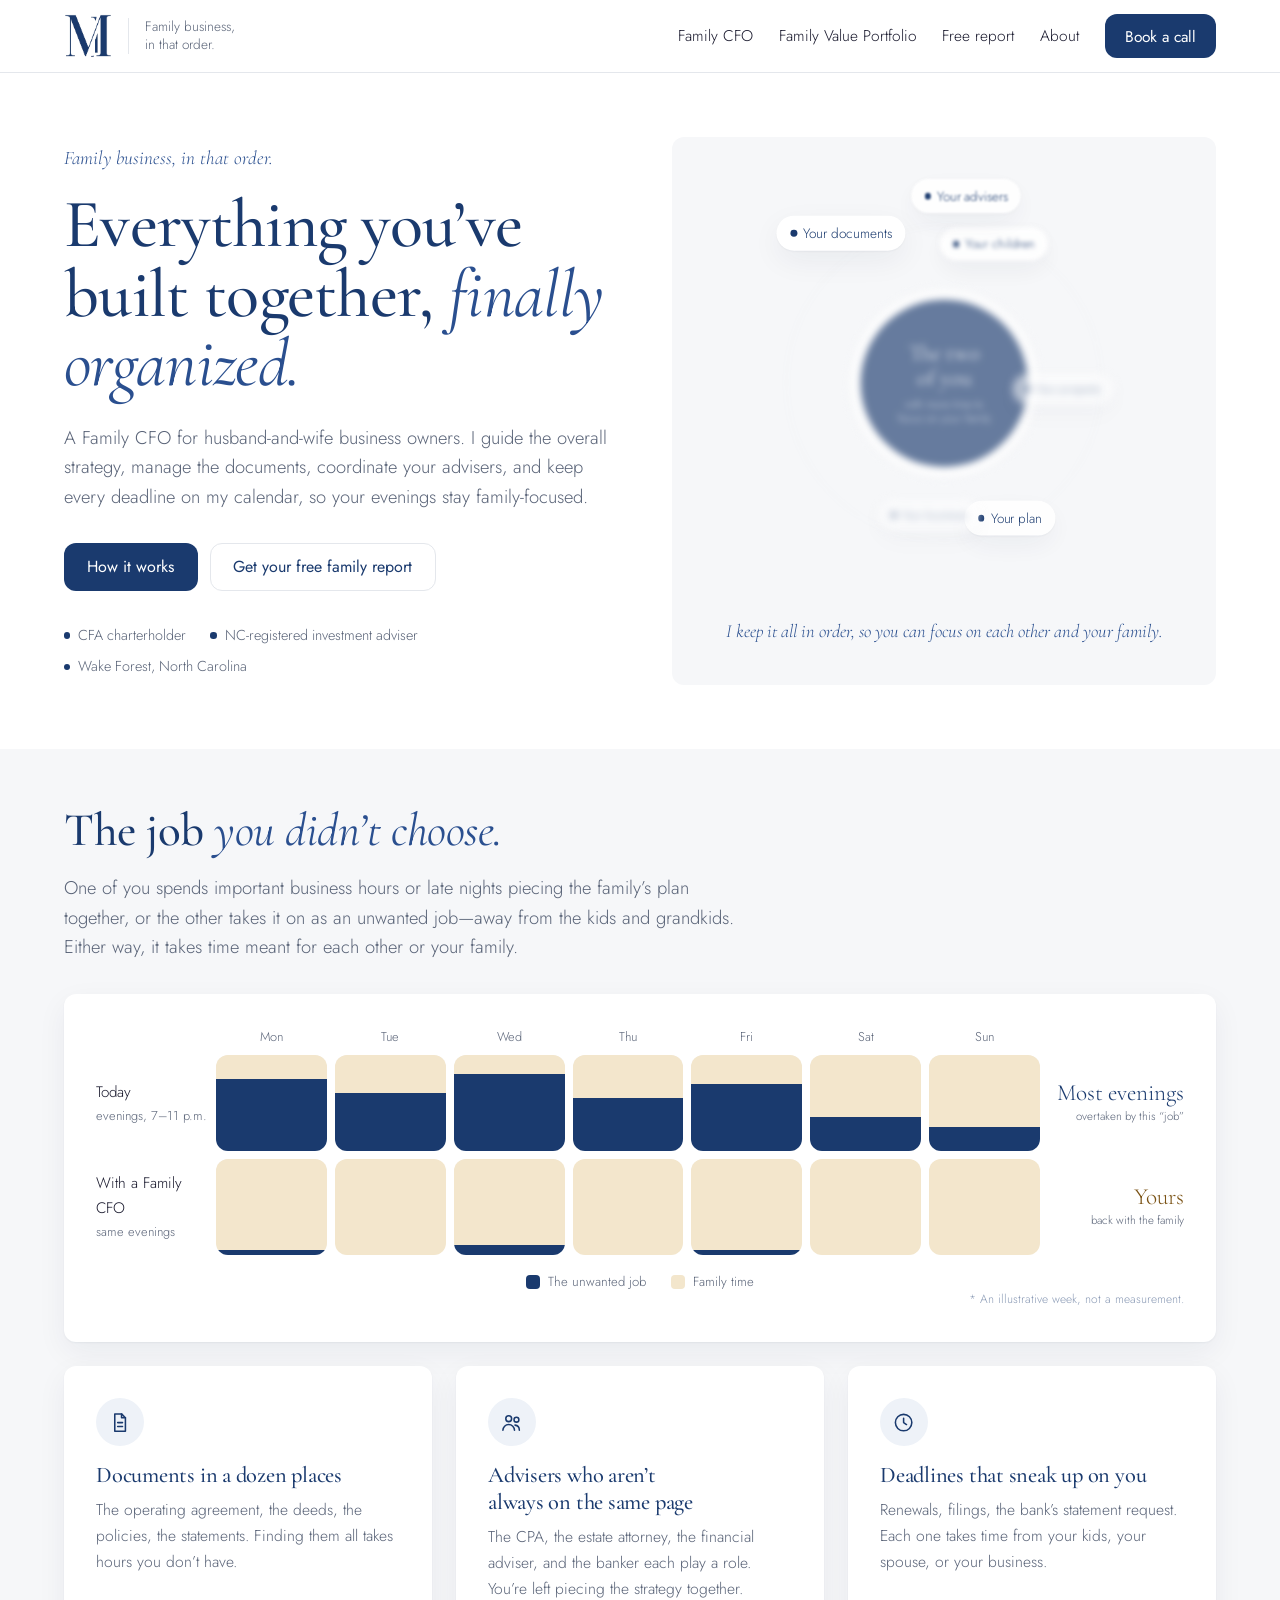
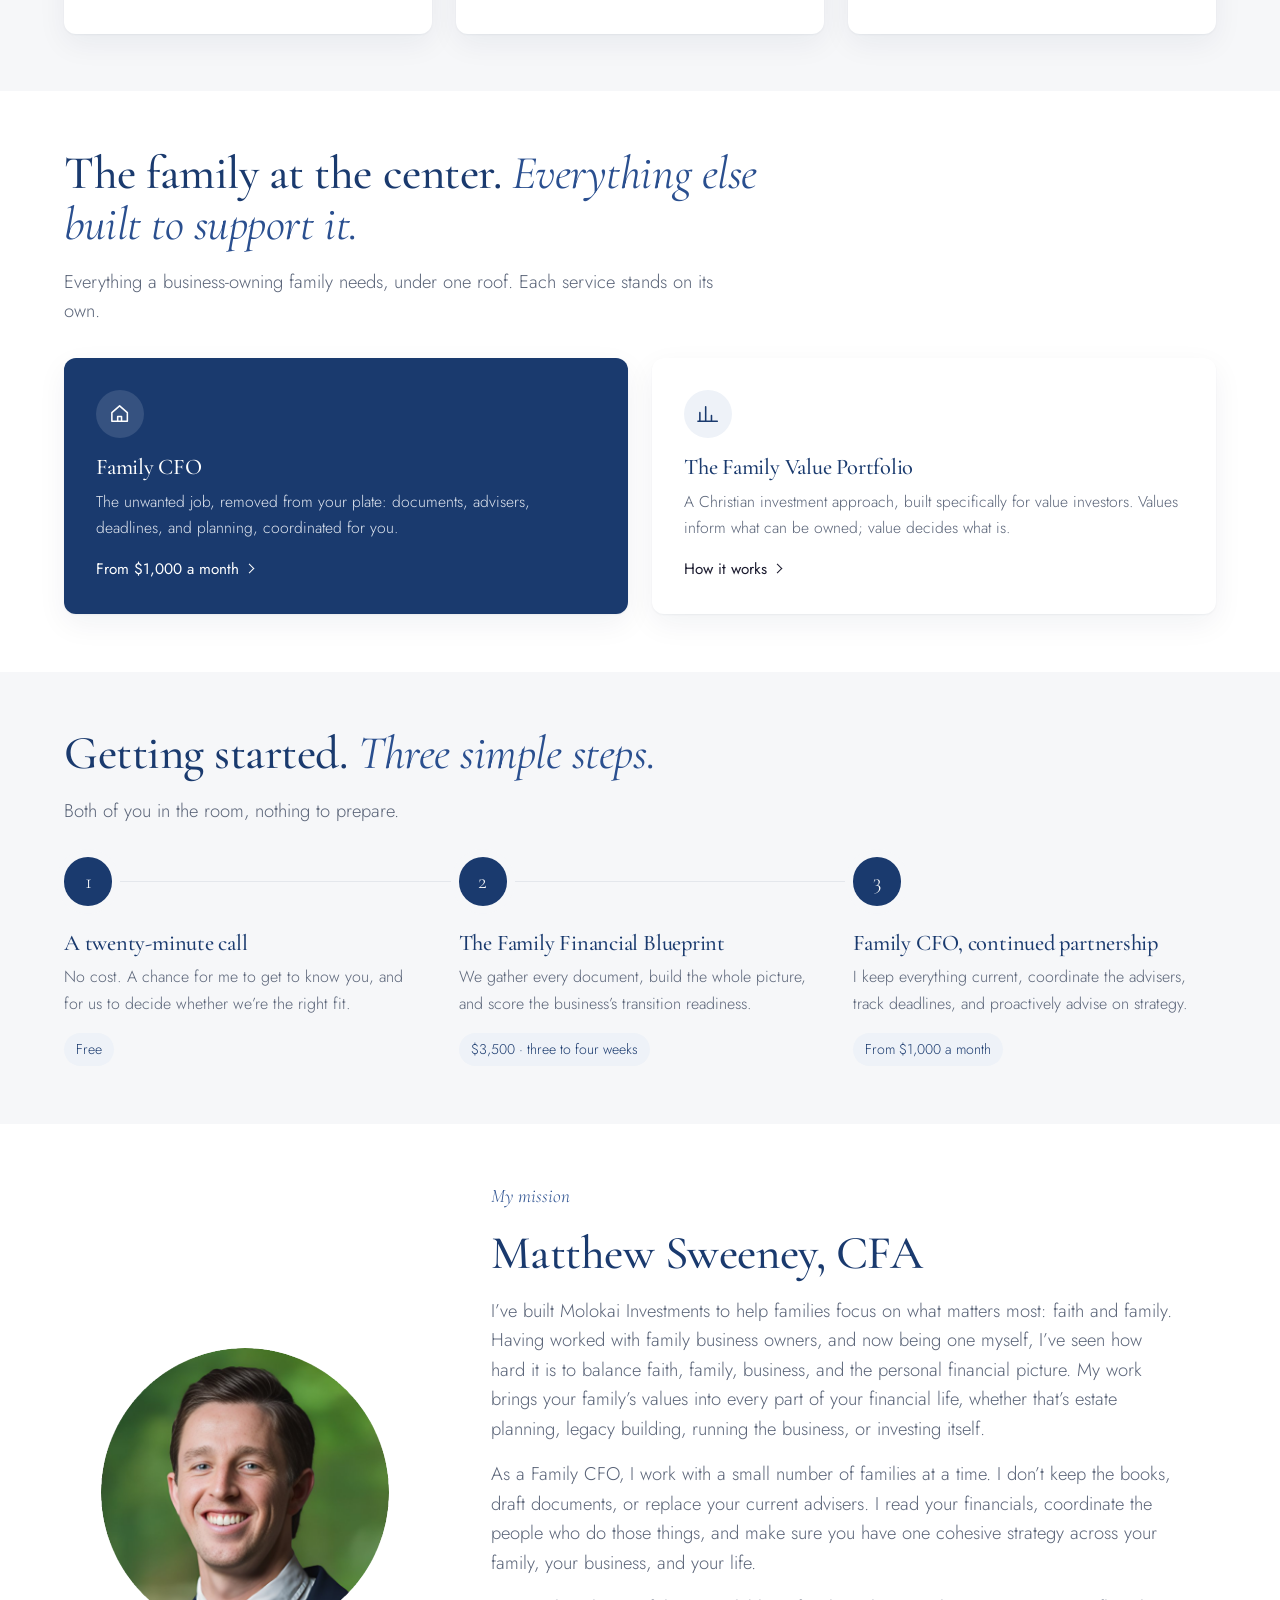
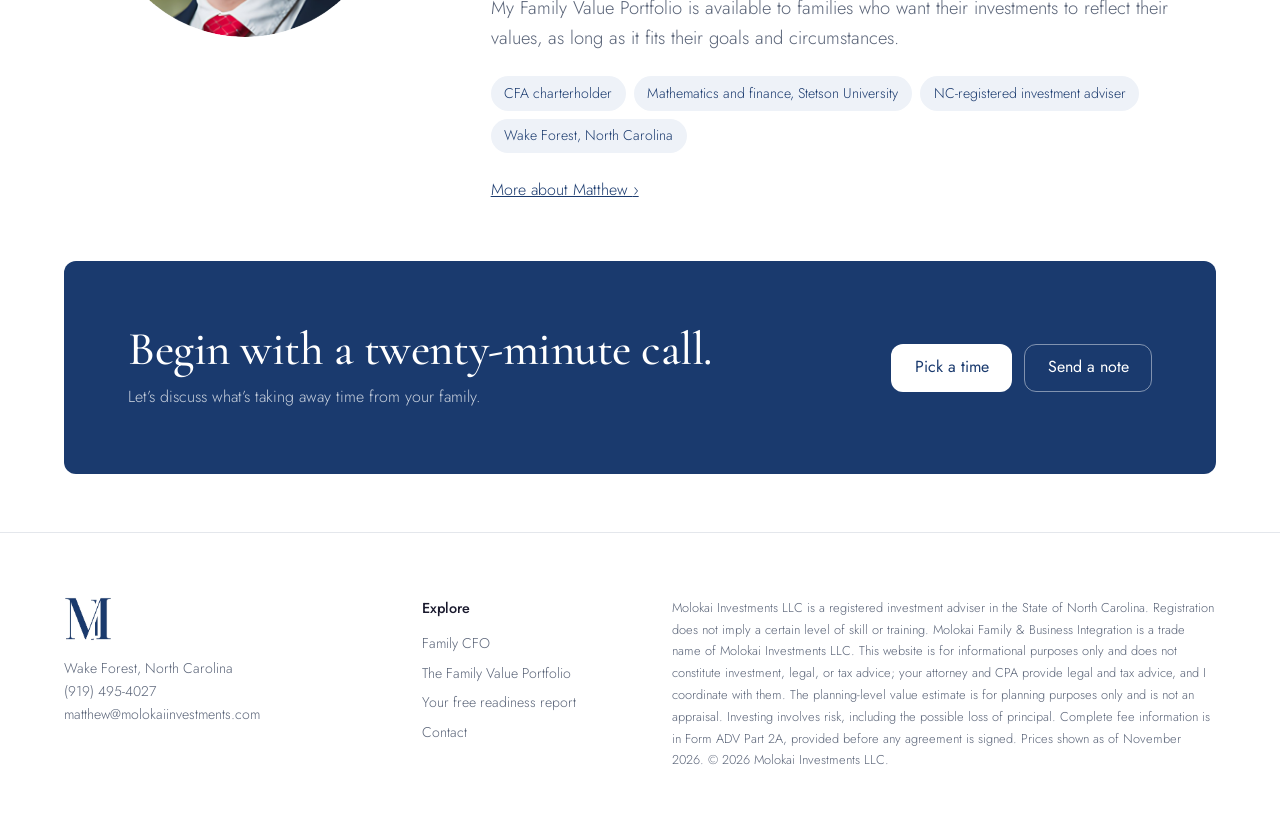
==== commit 9ea03932: "Add files via upload" ====
--- a/index.html
+++ b/index.html
@@ -9,7 +9,9 @@
   <link rel="preconnect" href="https://fonts.googleapis.com" />
   <link rel="preconnect" href="https://fonts.gstatic.com" crossorigin />
   <link href="https://fonts.googleapis.com/css2?family=Cormorant+Garamond:ital,wght@0,400;0,500;0,600;1,400;1,500&family=Jost:wght@300;400;500&display=swap" rel="stylesheet" />
-  <link rel="stylesheet" href="style.css?v=202611062201" />
+  <link rel="stylesheet" href="style.css?v=202611091757" />
+  <script async src="https://www.googletagmanager.com/gtag/js?id=AW-18529261772"></script>
+  <script>window.dataLayer=window.dataLayer||[];function gtag(){dataLayer.push(arguments);}gtag('js',new Date());gtag('config','AW-18529261772');</script>
 </head>
 <body>
 <header class="nav">
@@ -141,7 +143,7 @@
 </section>
 <footer class="footer">
   <div class="container">
-    <div><img src="logo.png" alt="Molokai Investments" /><p>1009 New Creek Way<br />Wake Forest, NC 27587<br /><a href="tel:+19194954027">(919) 495-4027</a><br /><a href="mailto:matthew@molokaiinvestments.com">matthew@molokaiinvestments.com</a></p></div>
+    <div><img src="logo.png" alt="Molokai Investments" /><p>Wake Forest, North Carolina<br /><a href="tel:+19194954027">(919) 495-4027</a><br /><a href="mailto:matthew@molokaiinvestments.com">matthew@molokaiinvestments.com</a></p></div>
     <div><h4>Explore</h4><ul><li><a href="family-cfo.html">Family CFO</a></li><li><a href="strategy.html">The Family Value Portfolio</a></li><li><a href="report.html">Your free readiness report</a></li><li><a href="contact.html">Contact</a></li></ul></div>
     <p class="legal">Molokai Investments LLC is a registered investment adviser in the State of North Carolina. Registration does not imply a certain level of skill or training. Molokai Family &amp; Business Integration is a trade name of Molokai Investments LLC. This website is for informational purposes only and does not constitute investment, legal, or tax advice; your attorney and CPA provide legal and tax advice, and I coordinate with them. The planning-level value estimate is for planning purposes only and is not an appraisal. Investing involves risk, including the possible loss of principal. Complete fee information is in Form ADV Part 2A, provided before any agreement is signed. Prices shown as of November 2026. &copy; 2026 Molokai Investments LLC.</p>
   </div>
